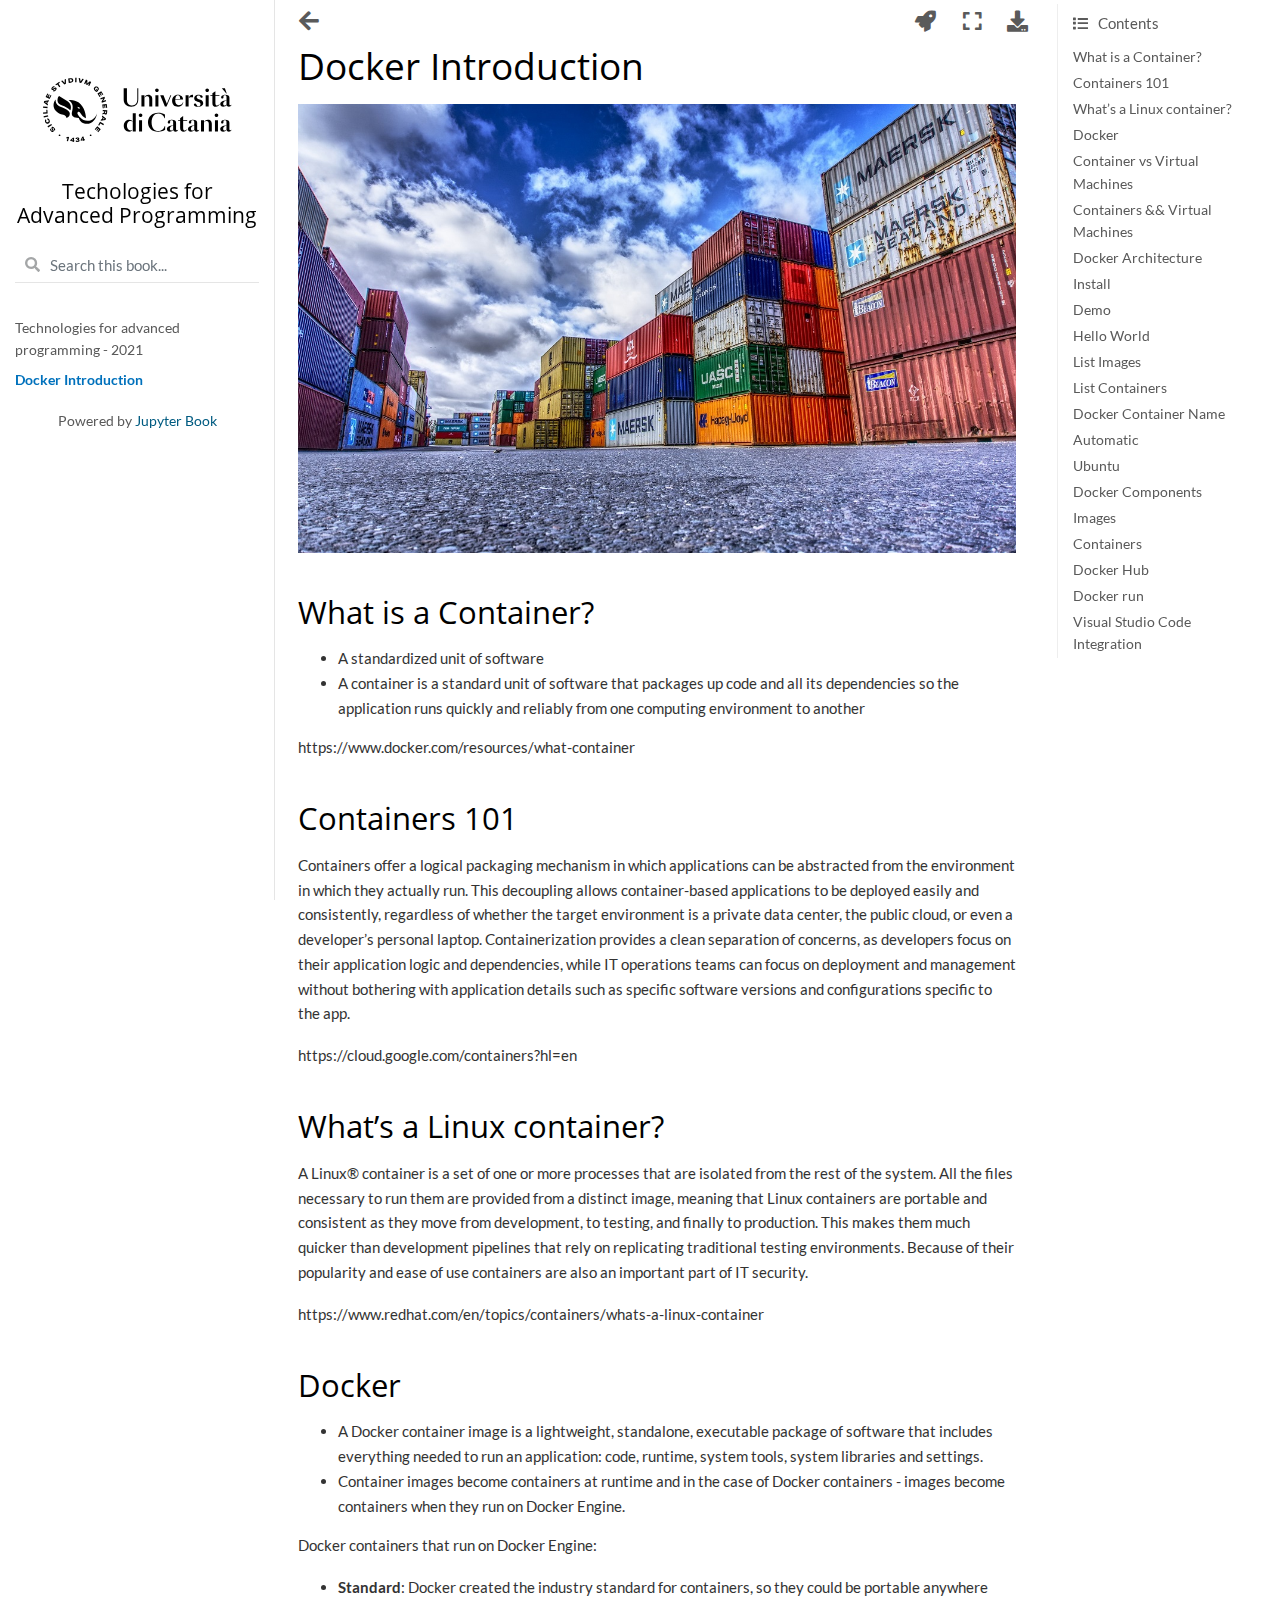
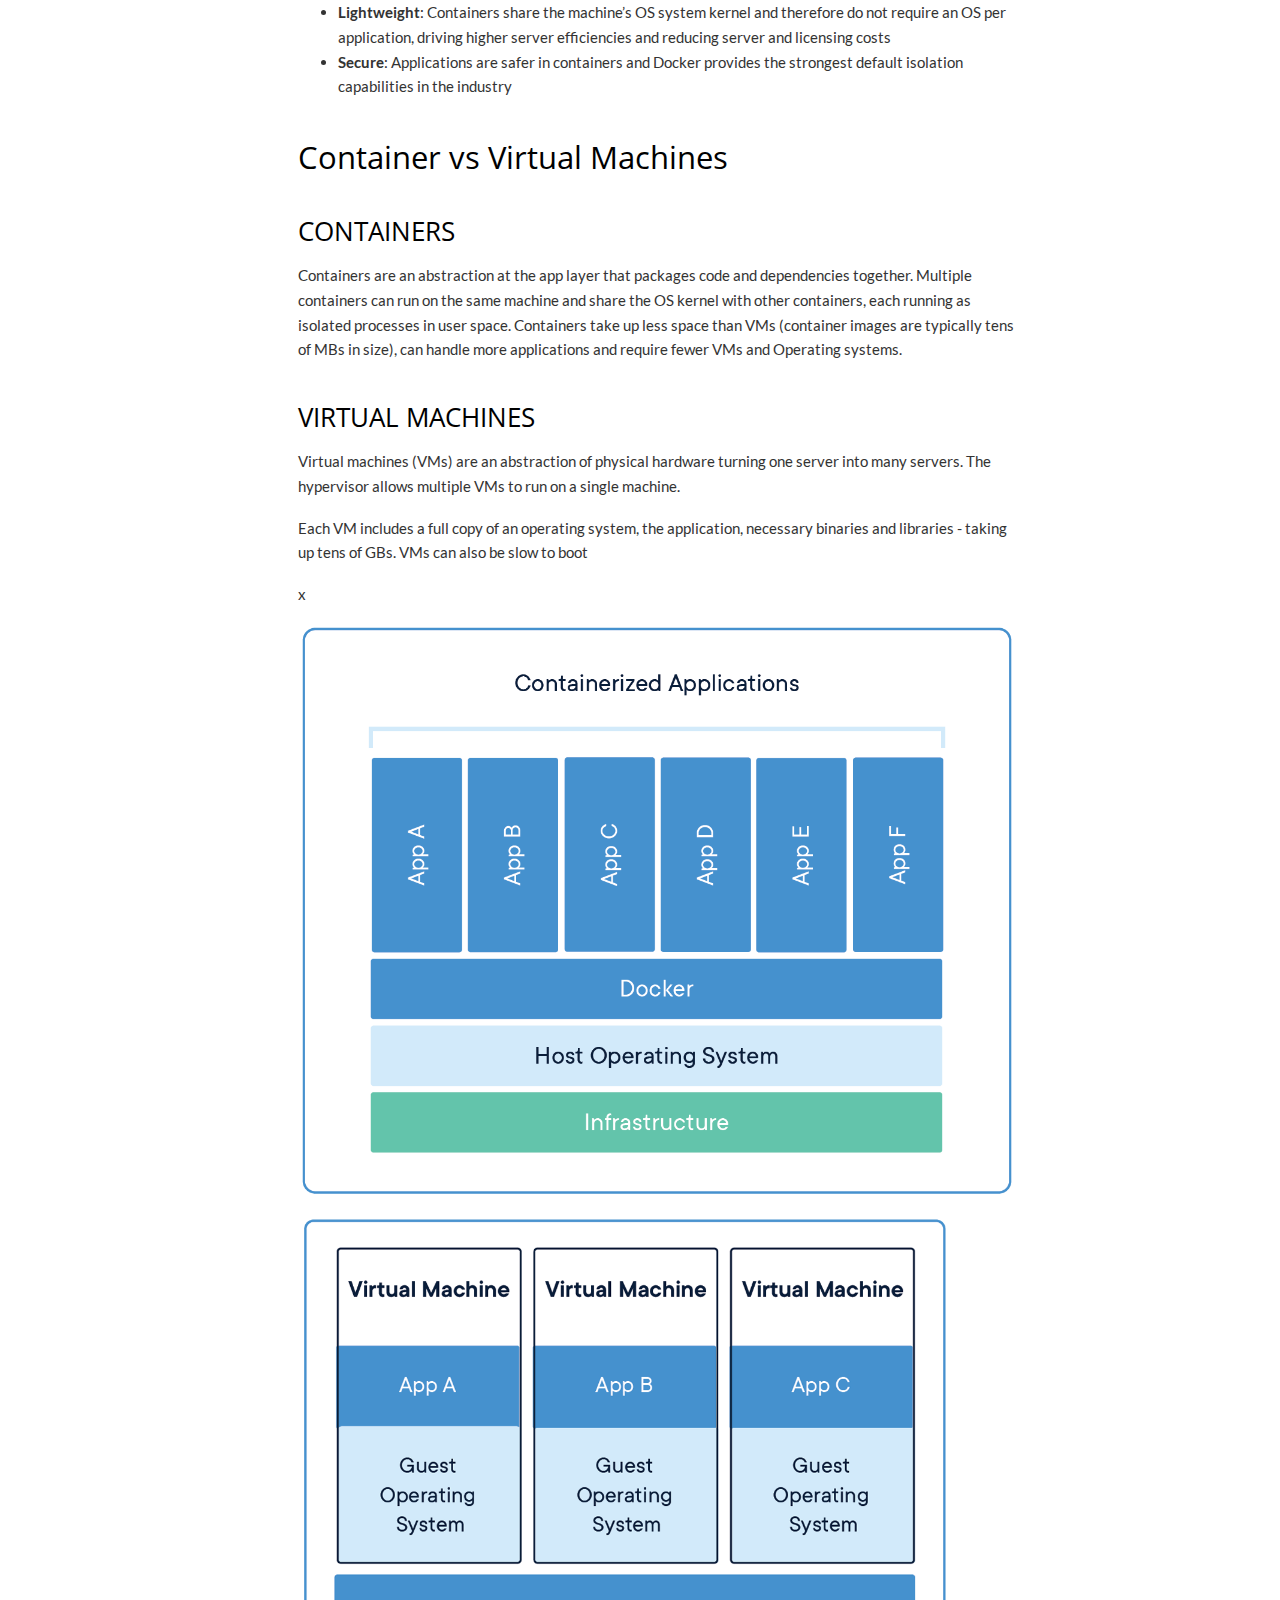
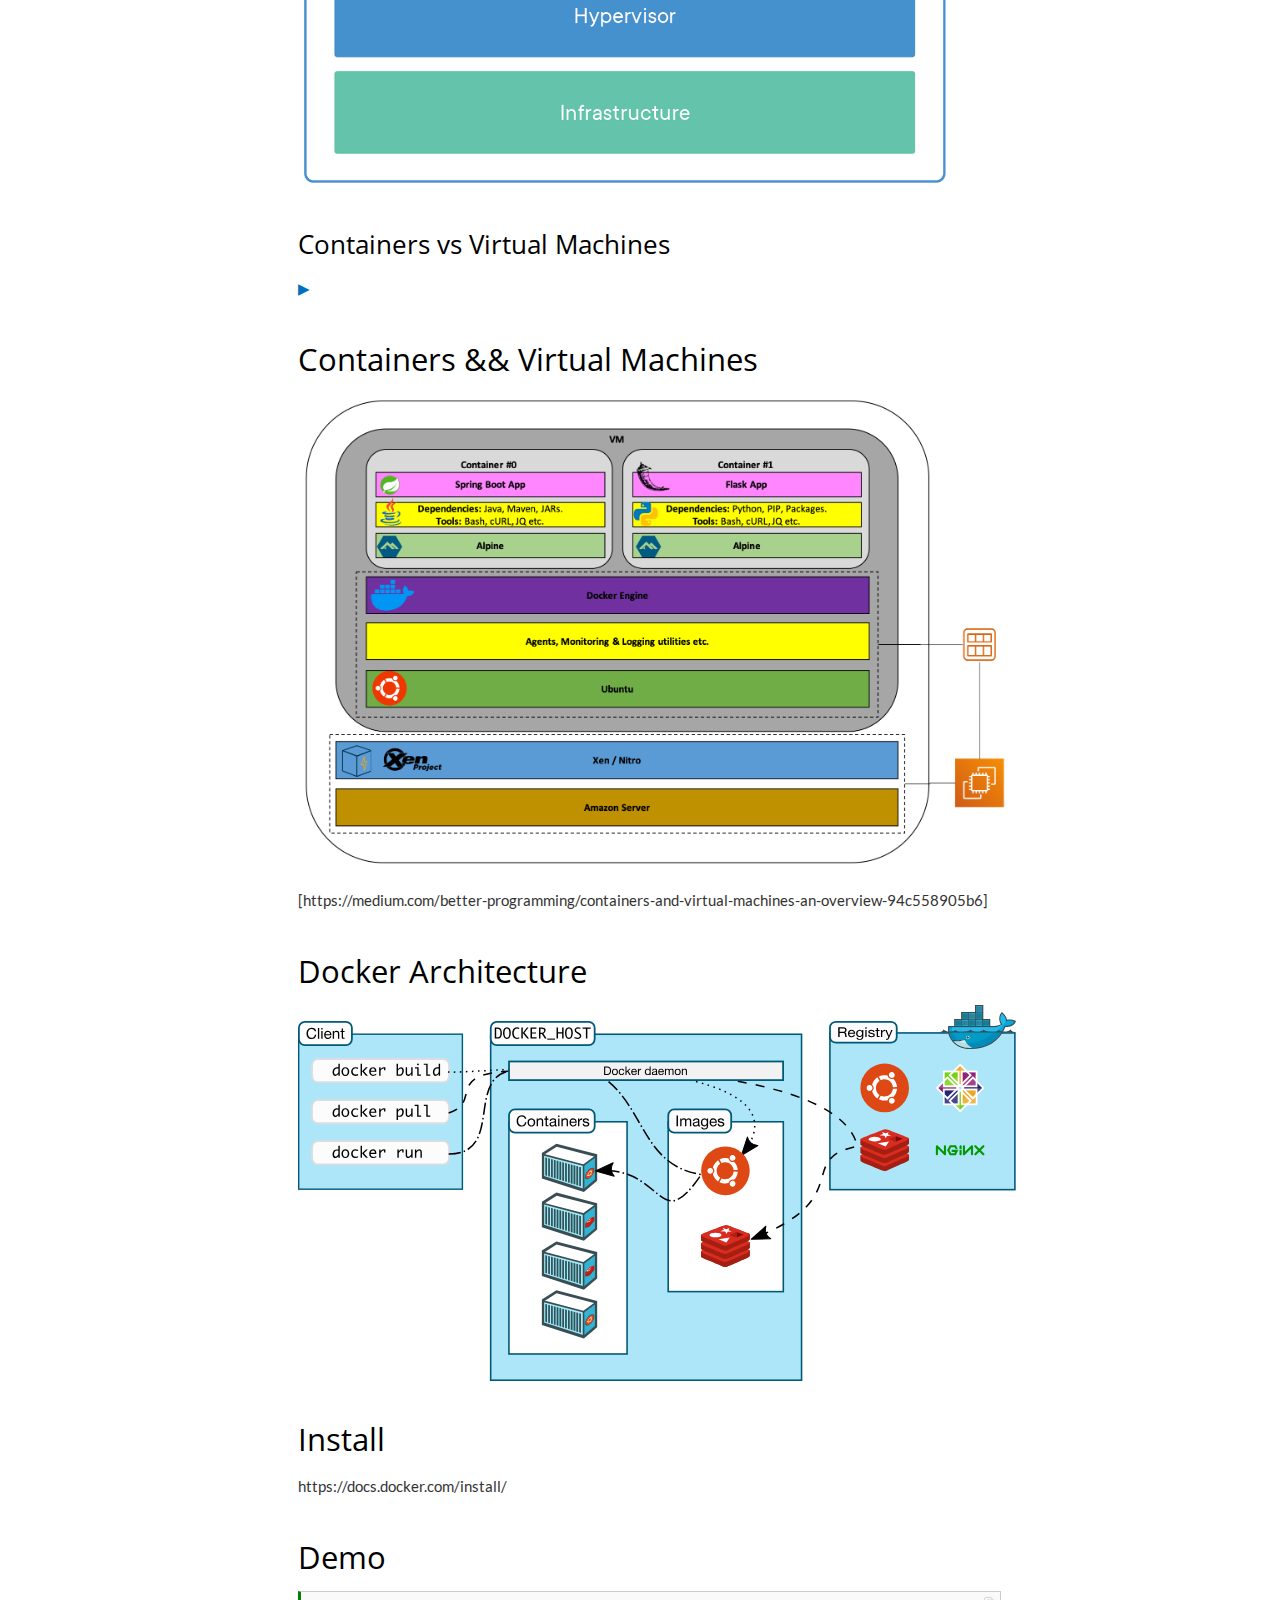
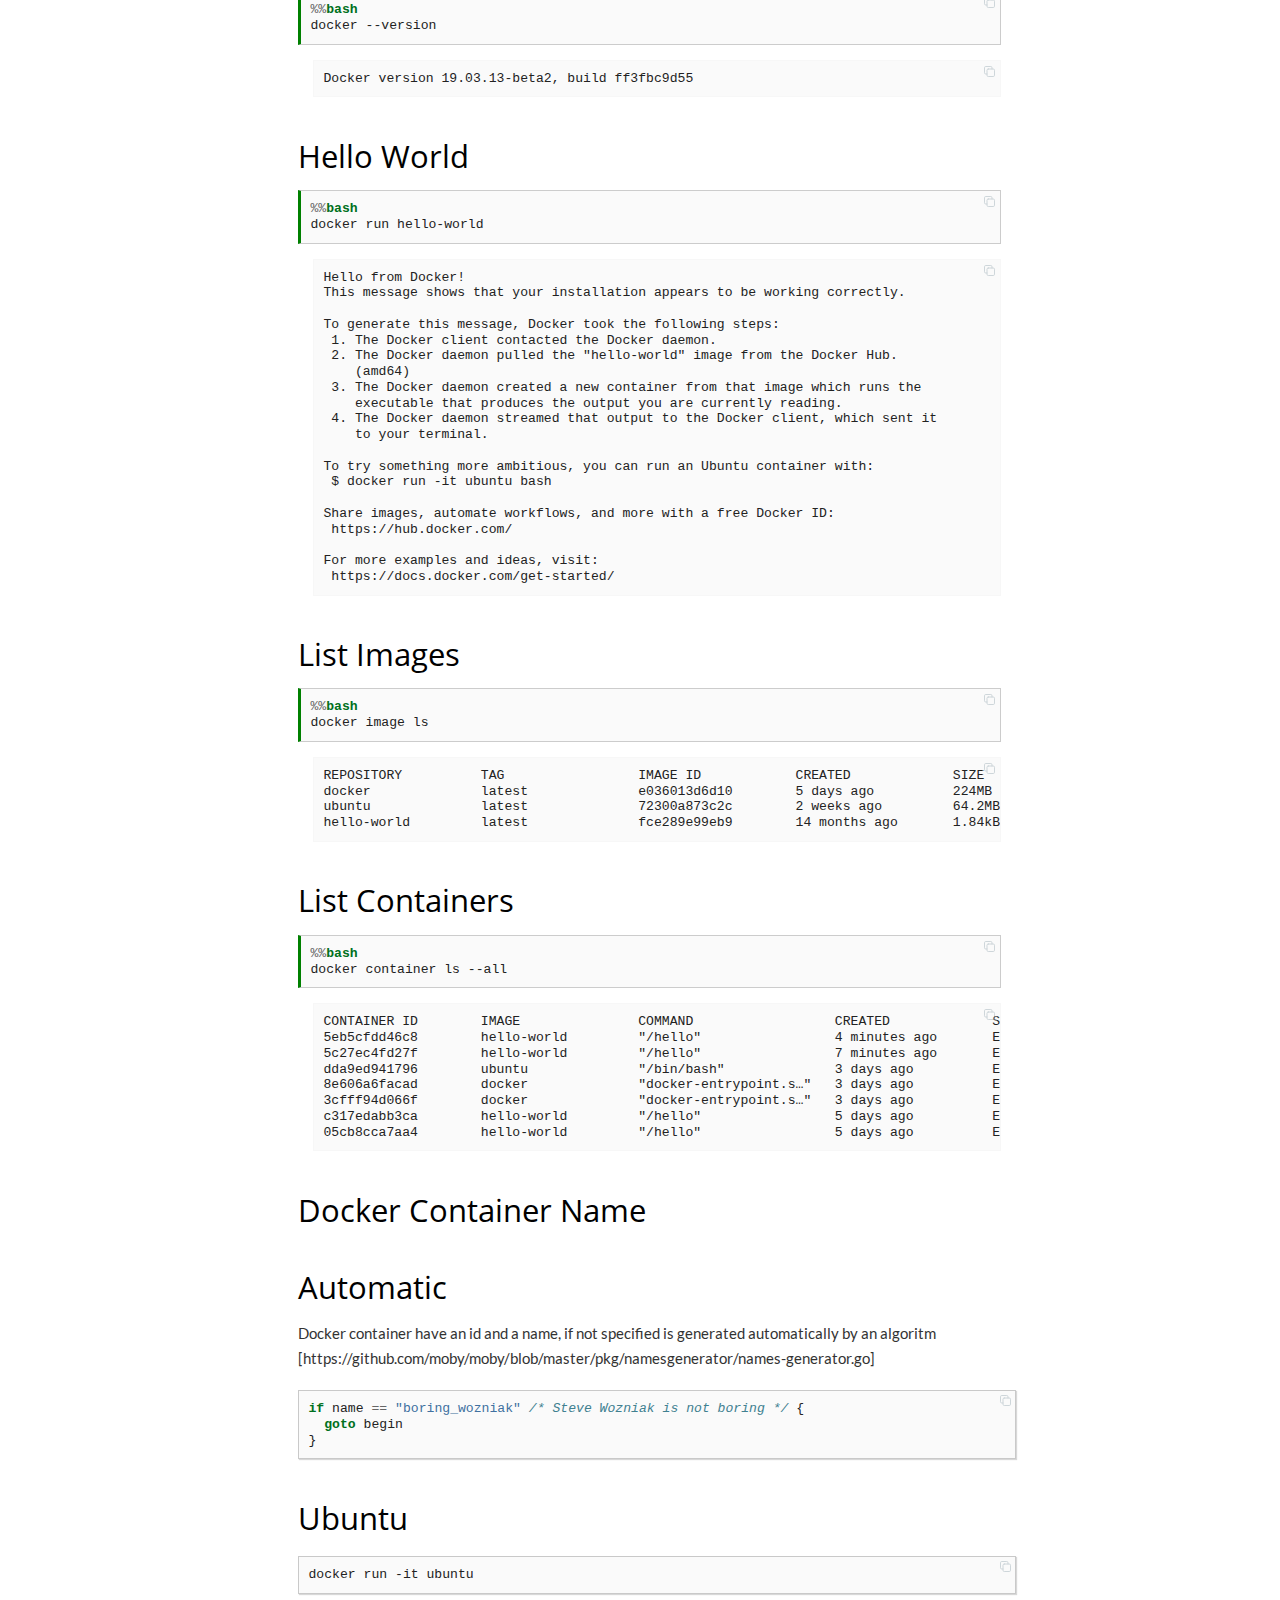
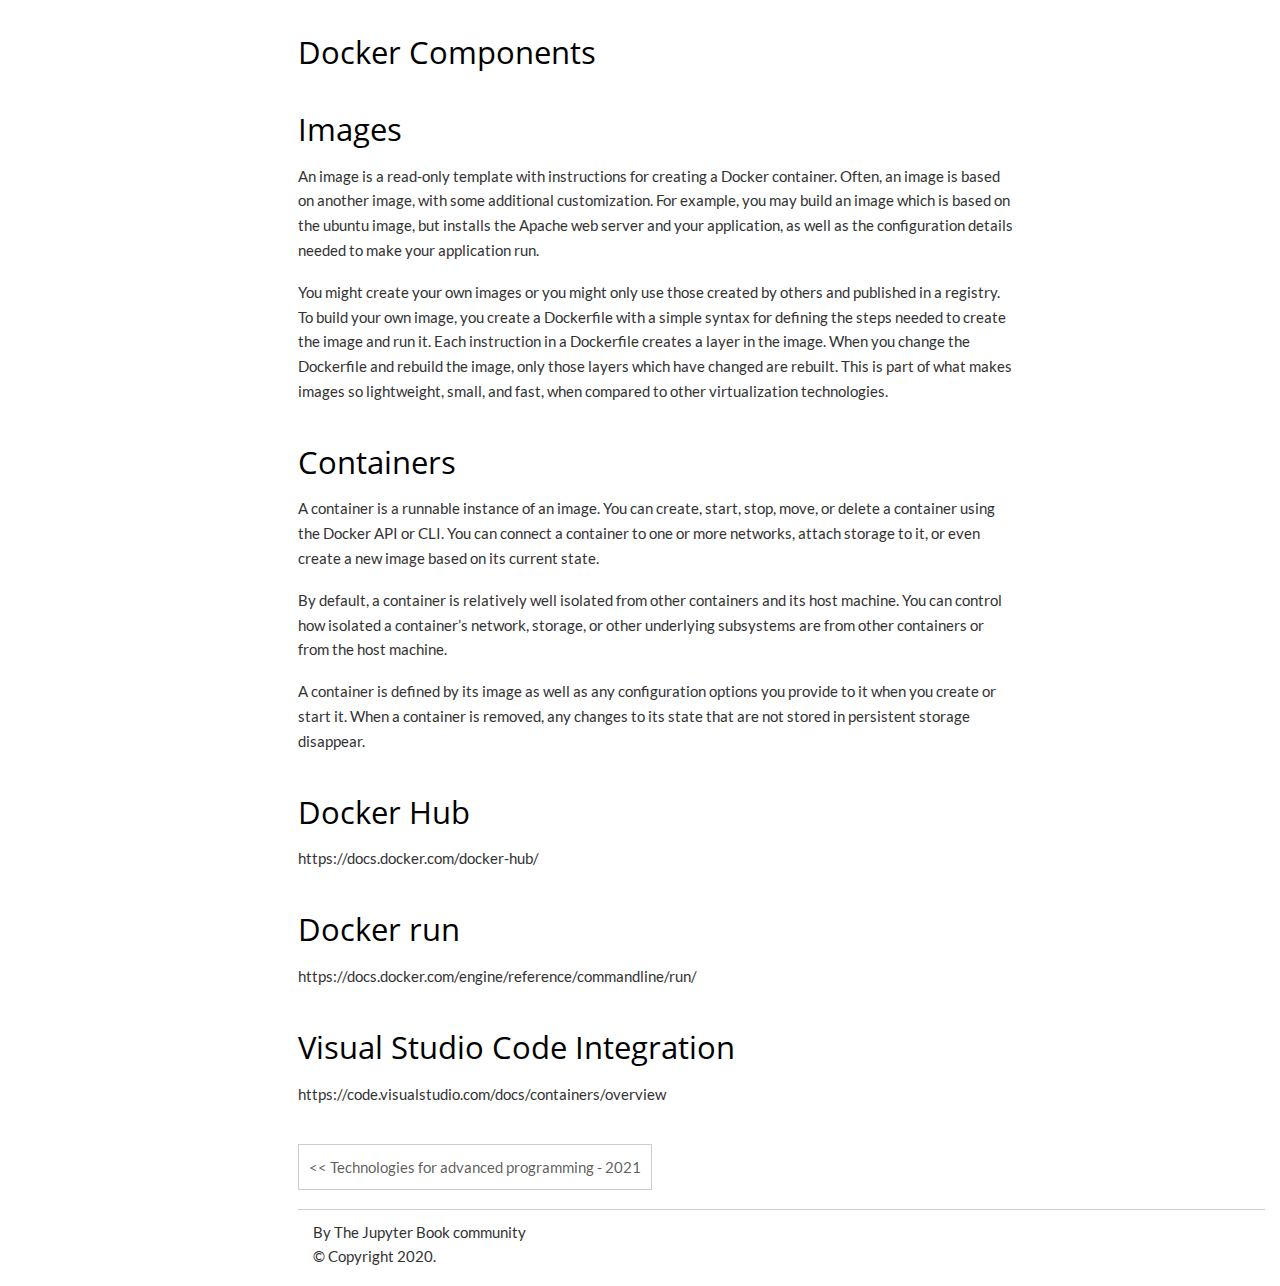
==== Docker.html @ 7df83134 "First" ====
<!DOCTYPE html>

<html xmlns="http://www.w3.org/1999/xhtml">
  <head>
    <meta charset="utf-8" />
    <title>Docker Introduction &#8212; Techologies for Advanced Programming</title>
    
  <link rel="stylesheet" href="_static/css/index.73d71520a4ca3b99cfee5594769eaaae.css">

    
  <link rel="stylesheet"
    href="_static/vendor/fontawesome/5.13.0/css/all.min.css">
  <link rel="preload" as="font" type="font/woff2" crossorigin
    href="_static/vendor/fontawesome/5.13.0/webfonts/fa-solid-900.woff2">
  <link rel="preload" as="font" type="font/woff2" crossorigin
    href="_static/vendor/fontawesome/5.13.0/webfonts/fa-brands-400.woff2">

    
      
  <link rel="stylesheet"
    href="_static/vendor/open-sans_all/1.44.1/index.css">
  <link rel="stylesheet"
    href="_static/vendor/lato_latin-ext/1.44.1/index.css">

    
    <link rel="stylesheet" href="_static/sphinx-book-theme.40e2e510f6b7d1648584402491bb10fe.css" type="text/css" />
    <link rel="stylesheet" href="_static/pygments.css" type="text/css" />
    <link rel="stylesheet" type="text/css" href="_static/togglebutton.css" />
    <link rel="stylesheet" type="text/css" href="_static/copybutton.css" />
    <link rel="stylesheet" type="text/css" href="_static/mystnb.css" />
    <link rel="stylesheet" type="text/css" href="_static/sphinx-thebe.css" />
    <link rel="stylesheet" type="text/css" href="_static/panels-main.c949a650a448cc0ae9fd3441c0e17fb0.css" />
    <link rel="stylesheet" type="text/css" href="_static/panels-variables.06eb56fa6e07937060861dad626602ad.css" />
    
  <link rel="preload" as="script" href="_static/js/index.3da636dd464baa7582d2.js">

    <script type="text/javascript" id="documentation_options" data-url_root="./" src="_static/documentation_options.js"></script>
    <script type="text/javascript" src="_static/jquery.js"></script>
    <script type="text/javascript" src="_static/underscore.js"></script>
    <script type="text/javascript" src="_static/doctools.js"></script>
    <script type="text/javascript" src="_static/language_data.js"></script>
    <script type="text/javascript" src="_static/togglebutton.js"></script>
    <script type="text/javascript" src="_static/clipboard.min.js"></script>
    <script type="text/javascript" src="_static/copybutton.js"></script>
    <script type="text/javascript">var togglebuttonSelector = '.toggle, .admonition.dropdown, .tag_hide_input div.cell_input, .tag_hide-input div.cell_input, .tag_hide_output div.cell_output, .tag_hide-output div.cell_output, .tag_hide_cell.cell, .tag_hide-cell.cell';</script>
    <script type="text/javascript" src="_static/sphinx-book-theme.d31b09fe5c1d09cb49b26a786de4a05d.js"></script>
    <script async="async" type="text/javascript" src="https://unpkg.com/thebelab@latest/lib/index.js"></script>
    <script type="text/javascript">
        const thebe_selector = ".thebe"
        const thebe_selector_input = "pre"
        const thebe_selector_output = ".output"
    </script>
    <script async="async" type="text/javascript" src="_static/sphinx-thebe.js"></script>
    <link rel="index" title="Index" href="genindex.html" />
    <link rel="search" title="Search" href="search.html" />
    <link rel="prev" title="Technologies for advanced programming - 2021" href="TAPIntroduction.html" />

    <meta name="viewport" content="width=device-width, initial-scale=1" />
    <meta name="docsearch:language" content="en" />



  </head>
  <body data-spy="scroll" data-target="#bd-toc-nav" data-offset="80">
    

    <div class="container-xl">
      <div class="row">
          
<div class="col-12 col-md-3 bd-sidebar site-navigation show" id="site-navigation">
    
        <div class="navbar-brand-box">
<a class="navbar-brand text-wrap" href="index.html">
  
  <img src="_static/UniCT-Logo.svg" class="logo" alt="logo">
  
  
  <h1 class="site-logo" id="site-title">Techologies for Advanced Programming</h1>
  
</a>
</div><form class="bd-search d-flex align-items-center" action="search.html" method="get">
  <i class="icon fas fa-search"></i>
  <input type="search" class="form-control" name="q" id="search-input" placeholder="Search this book..." aria-label="Search this book..." autocomplete="off" >
</form>
<nav class="bd-links" id="bd-docs-nav" aria-label="Main navigation">
    <ul class="nav sidenav_l1">
 <li class="toctree-l1">
  <a class="reference internal" href="TAPIntroduction.html">
   Technologies for advanced programming - 2021
  </a>
 </li>
</ul>
<ul class="current nav sidenav_l1">
 <li class="toctree-l1 current active">
  <a class="current reference internal" href="#">
   Docker Introduction
  </a>
 </li>
</ul>

</nav> <!-- To handle the deprecated key -->

<div class="navbar_extra_footer">
  Powered by <a href="https://jupyterbook.org">Jupyter Book</a>
</div>

</div>


          


          
<main class="col py-md-3 pl-md-4 bd-content overflow-auto" role="main">
    
    <div class="row topbar fixed-top container-xl">
    <div class="col-12 col-md-3 bd-topbar-whitespace site-navigation show">
    </div>
    <div class="col pl-2 topbar-main">
        
        <button id="navbar-toggler" class="navbar-toggler ml-0" type="button" data-toggle="collapse"
            data-toggle="tooltip" data-placement="bottom" data-target=".site-navigation" aria-controls="navbar-menu"
            aria-expanded="true" aria-label="Toggle navigation" aria-controls="site-navigation"
            title="Toggle navigation" data-toggle="tooltip" data-placement="left">
            <i class="fas fa-bars"></i>
            <i class="fas fa-arrow-left"></i>
            <i class="fas fa-arrow-up"></i>
        </button>
        
        
<div class="dropdown-buttons-trigger">
    <button id="dropdown-buttons-trigger" class="btn btn-secondary topbarbtn" aria-label="Download this page"><i
            class="fas fa-download"></i></button>

    <div class="dropdown-buttons">
        <!-- ipynb file if we had a myst markdown file -->
        
        <!-- Download raw file -->
        <a class="dropdown-buttons" href="_sources/Docker.ipynb"><button type="button"
                class="btn btn-secondary topbarbtn" title="Download source file" data-toggle="tooltip"
                data-placement="left">.ipynb</button></a>
        <!-- Download PDF via print -->
        <button type="button" id="download-print" class="btn btn-secondary topbarbtn" title="Print to PDF"
            onClick="window.print()" data-toggle="tooltip" data-placement="left">.pdf</button>
    </div>
</div>

        <!-- Source interaction buttons -->


        <!-- Full screen (wrap in <a> to have style consistency -->
        <a class="full-screen-button"><button type="button" class="btn btn-secondary topbarbtn" data-toggle="tooltip"
                data-placement="bottom" onclick="toggleFullScreen()" aria-label="Fullscreen mode"
                title="Fullscreen mode"><i
                    class="fas fa-expand"></i></button></a>

        <!-- Launch buttons -->

<div class="dropdown-buttons-trigger">
    <button id="dropdown-buttons-trigger" class="btn btn-secondary topbarbtn"
        aria-label="Launch interactive content"><i class="fas fa-rocket"></i></button>
    <div class="dropdown-buttons">
        
        <a class="binder-button" href="https://mybinder.org/v2/gh/executablebooks/jupyter-book/master?urlpath=tree/Docker.ipynb"><button type="button"
                class="btn btn-secondary topbarbtn" title="Launch Binder" data-toggle="tooltip"
                data-placement="left"><img class="binder-button-logo"
                    src="_static/images/logo_binder.svg"
                    alt="Interact on binder">Binder</button></a>
        
        
        
        
    </div>
</div>

    </div>

    <!-- Table of contents -->
    <div class="d-none d-md-block col-md-2 bd-toc show">
        
        <div class="tocsection onthispage pt-5 pb-3">
            <i class="fas fa-list"></i> Contents
        </div>
        <nav id="bd-toc-nav">
            <ul class="nav section-nav flex-column">
 <li class="toc-h2 nav-item toc-entry">
  <a class="reference internal nav-link" href="#what-is-a-container">
   What is a Container?
  </a>
 </li>
 <li class="toc-h2 nav-item toc-entry">
  <a class="reference internal nav-link" href="#containers-101">
   Containers 101
  </a>
 </li>
 <li class="toc-h2 nav-item toc-entry">
  <a class="reference internal nav-link" href="#what-s-a-linux-container">
   What’s a Linux container?
  </a>
 </li>
 <li class="toc-h2 nav-item toc-entry">
  <a class="reference internal nav-link" href="#docker">
   Docker
  </a>
 </li>
 <li class="toc-h2 nav-item toc-entry">
  <a class="reference internal nav-link" href="#container-vs-virtual-machines">
   Container vs Virtual Machines
  </a>
  <ul class="nav section-nav flex-column">
   <li class="toc-h3 nav-item toc-entry">
    <a class="reference internal nav-link" href="#containers">
     CONTAINERS
    </a>
   </li>
   <li class="toc-h3 nav-item toc-entry">
    <a class="reference internal nav-link" href="#virtual-machines">
     VIRTUAL MACHINES
    </a>
   </li>
   <li class="toc-h3 nav-item toc-entry">
    <a class="reference internal nav-link" href="#containers-vs-virtual-machines">
     Containers vs Virtual Machines
    </a>
   </li>
  </ul>
 </li>
 <li class="toc-h2 nav-item toc-entry">
  <a class="reference internal nav-link" href="#containers-virtual-machines">
   Containers &amp;&amp; Virtual Machines
  </a>
 </li>
 <li class="toc-h2 nav-item toc-entry">
  <a class="reference internal nav-link" href="#docker-architecture">
   Docker Architecture
  </a>
 </li>
 <li class="toc-h2 nav-item toc-entry">
  <a class="reference internal nav-link" href="#install">
   Install
  </a>
 </li>
 <li class="toc-h2 nav-item toc-entry">
  <a class="reference internal nav-link" href="#demo">
   Demo
  </a>
 </li>
 <li class="toc-h2 nav-item toc-entry">
  <a class="reference internal nav-link" href="#hello-world">
   Hello World
  </a>
 </li>
 <li class="toc-h2 nav-item toc-entry">
  <a class="reference internal nav-link" href="#list-images">
   List Images
  </a>
 </li>
 <li class="toc-h2 nav-item toc-entry">
  <a class="reference internal nav-link" href="#list-containers">
   List Containers
  </a>
 </li>
 <li class="toc-h2 nav-item toc-entry">
  <a class="reference internal nav-link" href="#docker-container-name">
   Docker Container Name
  </a>
 </li>
 <li class="toc-h2 nav-item toc-entry">
  <a class="reference internal nav-link" href="#automatic">
   Automatic
  </a>
 </li>
 <li class="toc-h2 nav-item toc-entry">
  <a class="reference internal nav-link" href="#ubuntu">
   Ubuntu
  </a>
 </li>
 <li class="toc-h2 nav-item toc-entry">
  <a class="reference internal nav-link" href="#docker-components">
   Docker Components
  </a>
 </li>
 <li class="toc-h2 nav-item toc-entry">
  <a class="reference internal nav-link" href="#images">
   Images
  </a>
 </li>
 <li class="toc-h2 nav-item toc-entry">
  <a class="reference internal nav-link" href="#id1">
   Containers
  </a>
 </li>
 <li class="toc-h2 nav-item toc-entry">
  <a class="reference internal nav-link" href="#docker-hub">
   Docker Hub
  </a>
 </li>
 <li class="toc-h2 nav-item toc-entry">
  <a class="reference internal nav-link" href="#docker-run">
   Docker run
  </a>
 </li>
 <li class="toc-h2 nav-item toc-entry">
  <a class="reference internal nav-link" href="#visual-studio-code-integration">
   Visual Studio Code Integration
  </a>
 </li>
</ul>

        </nav>
        
    </div>
</div>
    <div id="main-content" class="row">
        <div class="col-12 col-md-9 pl-md-3 pr-md-0">
        
              <div>
                
  <div class="section" id="docker-introduction">
<h1>Docker Introduction<a class="headerlink" href="#docker-introduction" title="Permalink to this headline">¶</a></h1>
<p><img alt="Containers" src="_images/container.jpg" /></p>
<div class="section" id="what-is-a-container">
<h2>What is a Container?<a class="headerlink" href="#what-is-a-container" title="Permalink to this headline">¶</a></h2>
<ul class="simple">
<li><p>A standardized unit of software</p></li>
<li><p>A container is a standard unit of software that packages up code and all its dependencies so the application runs quickly and reliably from one computing environment to another</p></li>
</ul>
<p>https://www.docker.com/resources/what-container</p>
</div>
<div class="section" id="containers-101">
<h2>Containers 101<a class="headerlink" href="#containers-101" title="Permalink to this headline">¶</a></h2>
<p>Containers offer a logical packaging mechanism in which applications can be abstracted from the environment in which they actually run. This decoupling allows container-based applications to be deployed easily and consistently, regardless of whether the target environment is a private data center, the public cloud, or even a developer’s personal laptop. Containerization provides a clean separation of concerns, as developers focus on their application logic and dependencies, while IT operations teams can focus on deployment and management without bothering with application details such as specific software versions and configurations specific to the app.</p>
<p>https://cloud.google.com/containers?hl=en</p>
</div>
<div class="section" id="what-s-a-linux-container">
<h2>What’s a Linux container?<a class="headerlink" href="#what-s-a-linux-container" title="Permalink to this headline">¶</a></h2>
<p>A Linux® container is a set of one or more processes that are isolated from the rest of the system. All the files necessary to run them are provided from a distinct image, meaning that Linux containers are portable and consistent as they move from development, to testing, and finally to production. This makes them much quicker than development pipelines that rely on replicating traditional testing environments. Because of their popularity and ease of use containers are also an important part of IT security.</p>
<p>https://www.redhat.com/en/topics/containers/whats-a-linux-container</p>
</div>
<div class="section" id="docker">
<h2>Docker<a class="headerlink" href="#docker" title="Permalink to this headline">¶</a></h2>
<ul class="simple">
<li><p>A Docker container image is a lightweight, standalone, executable package of software that includes everything needed to run an application: code, runtime, system tools, system libraries and settings.</p></li>
<li><p>Container images become containers at runtime and in the case of Docker containers - images become containers when they run on Docker Engine.</p></li>
</ul>
<p>Docker containers that run on Docker Engine:</p>
<ul class="simple">
<li><p><strong>Standard</strong>: Docker created the industry standard for containers, so they could be portable anywhere</p></li>
<li><p><strong>Lightweight</strong>: Containers share the machine’s OS system kernel and therefore do not require an OS per application, driving higher server efficiencies and reducing server and licensing costs</p></li>
<li><p><strong>Secure</strong>: Applications are safer in containers and Docker provides the strongest default isolation capabilities in the industry</p></li>
</ul>
</div>
<div class="section" id="container-vs-virtual-machines">
<h2>Container vs Virtual Machines<a class="headerlink" href="#container-vs-virtual-machines" title="Permalink to this headline">¶</a></h2>
<div class="section" id="containers">
<h3>CONTAINERS<a class="headerlink" href="#containers" title="Permalink to this headline">¶</a></h3>
<p>Containers are an abstraction at the app layer that packages code and dependencies together. Multiple containers can run on the same machine and share the OS kernel with other containers, each running as isolated processes in user space. Containers take up less space than VMs (container images are typically tens of MBs in size), can handle more applications and require fewer VMs and Operating systems.</p>
</div>
<div class="section" id="virtual-machines">
<h3>VIRTUAL MACHINES<a class="headerlink" href="#virtual-machines" title="Permalink to this headline">¶</a></h3>
<p>Virtual machines (VMs) are an abstraction of physical hardware turning one server into many servers. The hypervisor allows multiple VMs to run on a single machine.</p>
<p>Each VM includes a full copy of an operating system, the application, necessary binaries and libraries - taking up tens of GBs. VMs can also be slow to boot</p>
<p>x</p>
<p><img alt="" src="_images/docker-containerized-appliction-blue-border_2.png" /></p>
<p><img alt="" src="_images/container-vm-whatcontainer_2.png" /></p>
</div>
<div class="section" id="containers-vs-virtual-machines">
<h3>Containers vs Virtual Machines<a class="headerlink" href="#containers-vs-virtual-machines" title="Permalink to this headline">¶</a></h3>
<p><a class="reference external" href="https://www.youtube.com/watch?v=L1ie8negCjc">▶<img alt="" src="https://img.youtube.com/vi/L1ie8negCjc/0.jpg" /></a></p>
</div>
</div>
<div class="section" id="containers-virtual-machines">
<h2>Containers &amp;&amp; Virtual Machines<a class="headerlink" href="#containers-virtual-machines" title="Permalink to this headline">¶</a></h2>
<p><img alt="" src="_images/containersandvirtualmachine.png" /></p>
<p>[https://medium.com/better-programming/containers-and-virtual-machines-an-overview-94c558905b6]</p>
</div>
<div class="section" id="docker-architecture">
<h2>Docker Architecture<a class="headerlink" href="#docker-architecture" title="Permalink to this headline">¶</a></h2>
<p><img alt="" src="_images/docker-architecture.svg" /></p>
</div>
<div class="section" id="install">
<h2>Install<a class="headerlink" href="#install" title="Permalink to this headline">¶</a></h2>
<p>https://docs.docker.com/install/</p>
</div>
<div class="section" id="demo">
<h2>Demo<a class="headerlink" href="#demo" title="Permalink to this headline">¶</a></h2>
<div class="cell docutils container">
<div class="cell_input docutils container">
<div class="highlight-ipython3 notranslate"><div class="highlight"><pre><span></span><span class="o">%%</span><span class="k">bash</span> 
docker --version
</pre></div>
</div>
</div>
<div class="cell_output docutils container">
<div class="output stream highlight-myst-ansi notranslate"><div class="highlight"><pre><span></span>Docker version 19.03.13-beta2, build ff3fbc9d55
</pre></div>
</div>
</div>
</div>
</div>
<div class="section" id="hello-world">
<h2>Hello World<a class="headerlink" href="#hello-world" title="Permalink to this headline">¶</a></h2>
<div class="cell docutils container">
<div class="cell_input docutils container">
<div class="highlight-ipython3 notranslate"><div class="highlight"><pre><span></span><span class="o">%%</span><span class="k">bash</span>
docker run hello-world
</pre></div>
</div>
</div>
<div class="cell_output docutils container">
<div class="output stream highlight-myst-ansi notranslate"><div class="highlight"><pre><span></span>Hello from Docker!
This message shows that your installation appears to be working correctly.

To generate this message, Docker took the following steps:
 1. The Docker client contacted the Docker daemon.
 2. The Docker daemon pulled the &quot;hello-world&quot; image from the Docker Hub.
    (amd64)
 3. The Docker daemon created a new container from that image which runs the
    executable that produces the output you are currently reading.
 4. The Docker daemon streamed that output to the Docker client, which sent it
    to your terminal.

To try something more ambitious, you can run an Ubuntu container with:
 $ docker run -it ubuntu bash

Share images, automate workflows, and more with a free Docker ID:
 https://hub.docker.com/

For more examples and ideas, visit:
 https://docs.docker.com/get-started/
</pre></div>
</div>
</div>
</div>
</div>
<div class="section" id="list-images">
<h2>List Images<a class="headerlink" href="#list-images" title="Permalink to this headline">¶</a></h2>
<div class="cell docutils container">
<div class="cell_input docutils container">
<div class="highlight-ipython3 notranslate"><div class="highlight"><pre><span></span><span class="o">%%</span><span class="k">bash</span>
docker image ls
</pre></div>
</div>
</div>
<div class="cell_output docutils container">
<div class="output stream highlight-myst-ansi notranslate"><div class="highlight"><pre><span></span>REPOSITORY          TAG                 IMAGE ID            CREATED             SIZE
docker              latest              e036013d6d10        5 days ago          224MB
ubuntu              latest              72300a873c2c        2 weeks ago         64.2MB
hello-world         latest              fce289e99eb9        14 months ago       1.84kB
</pre></div>
</div>
</div>
</div>
</div>
<div class="section" id="list-containers">
<h2>List Containers<a class="headerlink" href="#list-containers" title="Permalink to this headline">¶</a></h2>
<div class="cell docutils container">
<div class="cell_input docutils container">
<div class="highlight-ipython3 notranslate"><div class="highlight"><pre><span></span><span class="o">%%</span><span class="k">bash</span>
docker container ls --all
</pre></div>
</div>
</div>
<div class="cell_output docutils container">
<div class="output stream highlight-myst-ansi notranslate"><div class="highlight"><pre><span></span>CONTAINER ID        IMAGE               COMMAND                  CREATED             STATUS                     PORTS               NAMES
5eb5cfdd46c8        hello-world         &quot;/hello&quot;                 4 minutes ago       Exited (0) 4 minutes ago                       great_spence
5c27ec4fd27f        hello-world         &quot;/hello&quot;                 7 minutes ago       Exited (0) 7 minutes ago                       magical_bassi
dda9ed941796        ubuntu              &quot;/bin/bash&quot;              3 days ago          Exited (0) 3 days ago                          recursing_brattain
8e606a6facad        docker              &quot;docker-entrypoint.s…&quot;   3 days ago          Exited (2) 3 days ago                          hungry_bardeen
3cfff94d066f        docker              &quot;docker-entrypoint.s…&quot;   3 days ago          Exited (1) 3 days ago                          objective_cori
c317edabb3ca        hello-world         &quot;/hello&quot;                 5 days ago          Exited (0) 5 days ago                          quirky_rosalind
05cb8cca7aa4        hello-world         &quot;/hello&quot;                 5 days ago          Exited (0) 5 days ago                          suspicious_beaver
</pre></div>
</div>
</div>
</div>
</div>
<div class="section" id="docker-container-name">
<h2>Docker Container Name<a class="headerlink" href="#docker-container-name" title="Permalink to this headline">¶</a></h2>
</div>
<div class="section" id="automatic">
<h2>Automatic<a class="headerlink" href="#automatic" title="Permalink to this headline">¶</a></h2>
<p>Docker container have an id and a name, if not specified is generated automatically by an algoritm
[https://github.com/moby/moby/blob/master/pkg/namesgenerator/names-generator.go]</p>
<div class="highlight-go notranslate"><div class="highlight"><pre><span></span><span class="k">if</span> <span class="nx">name</span> <span class="o">==</span> <span class="s">&quot;boring_wozniak&quot;</span> <span class="cm">/* Steve Wozniak is not boring */</span> <span class="p">{</span>
  <span class="k">goto</span> <span class="nx">begin</span>
<span class="p">}</span>
</pre></div>
</div>
</div>
<div class="section" id="ubuntu">
<h2>Ubuntu<a class="headerlink" href="#ubuntu" title="Permalink to this headline">¶</a></h2>
<div class="highlight-sh notranslate"><div class="highlight"><pre><span></span>docker run -it ubuntu
</pre></div>
</div>
</div>
<div class="section" id="docker-components">
<h2>Docker Components<a class="headerlink" href="#docker-components" title="Permalink to this headline">¶</a></h2>
</div>
<div class="section" id="images">
<h2>Images<a class="headerlink" href="#images" title="Permalink to this headline">¶</a></h2>
<p>An image is a read-only template with instructions for creating a Docker container. Often, an image is based on another image, with some additional customization. For example, you may build an image which is based on the ubuntu image, but installs the Apache web server and your application, as well as the configuration details needed to make your application run.</p>
<p>You might create your own images or you might only use those created by others and published in a registry. To build your own image, you create a Dockerfile with a simple syntax for defining the steps needed to create the image and run it. Each instruction in a Dockerfile creates a layer in the image. When you change the Dockerfile and rebuild the image, only those layers which have changed are rebuilt. This is part of what makes images so lightweight, small, and fast, when compared to other virtualization technologies.</p>
</div>
<div class="section" id="id1">
<h2>Containers<a class="headerlink" href="#id1" title="Permalink to this headline">¶</a></h2>
<p>A container is a runnable instance of an image. You can create, start, stop, move, or delete a container using the Docker API or CLI. You can connect a container to one or more networks, attach storage to it, or even create a new image based on its current state.</p>
<p>By default, a container is relatively well isolated from other containers and its host machine. You can control how isolated a container’s network, storage, or other underlying subsystems are from other containers or from the host machine.</p>
<p>A container is defined by its image as well as any configuration options you provide to it when you create or start it. When a container is removed, any changes to its state that are not stored in persistent storage disappear.</p>
</div>
<div class="section" id="docker-hub">
<h2>Docker Hub<a class="headerlink" href="#docker-hub" title="Permalink to this headline">¶</a></h2>
<p>https://docs.docker.com/docker-hub/</p>
</div>
<div class="section" id="docker-run">
<h2>Docker run<a class="headerlink" href="#docker-run" title="Permalink to this headline">¶</a></h2>
<p>https://docs.docker.com/engine/reference/commandline/run/</p>
</div>
<div class="section" id="visual-studio-code-integration">
<h2>Visual Studio Code Integration<a class="headerlink" href="#visual-studio-code-integration" title="Permalink to this headline">¶</a></h2>
<p>https://code.visualstudio.com/docs/containers/overview</p>
</div>
</div>

    <script type="text/x-thebe-config">
    {
        requestKernel: true,
        binderOptions: {
            repo: "binder-examples/jupyter-stacks-datascience",
            ref: "master",
        },
        codeMirrorConfig: {
            theme: "abcdef",
            mode: "python"
        },
        kernelOptions: {
            kernelName: "python3",
            path: "./."
        },
        predefinedOutput: true
    }
    </script>
    <script>kernelName = 'python3'</script>

              </div>
              
        </div>
    </div>
    
    
    <div class='prev-next-bottom'>
        
    <a class='left-prev' id="prev-link" href="TAPIntroduction.html" title="previous page">Technologies for advanced programming - 2021</a>

    </div>
    <footer class="footer mt-5 mt-md-0">
    <div class="container">
      <p>
        
          By The Jupyter Book community<br/>
        
            &copy; Copyright 2020.<br/>
      </p>
    </div>
  </footer>
</main>


      </div>
    </div>

    
  <script src="_static/js/index.3da636dd464baa7582d2.js"></script>


    
  </body>
</html>
---- _static/vendor/open-sans_all/1.44.1/index.css ----
/* open-sans-300normal - all */
@font-face {
  font-family: 'Open Sans';
  font-style: normal;
  font-display: swap;
  font-weight: 300;
  src:
    local('Open Sans Light'),
    local('OpenSans-Light'), 
    url('./files/open-sans-all-300.woff2') format('woff2'), /* Chrome 26+, Opera 23+, Firefox 39+ */
    url('./files/open-sans-all-300.woff') format('woff'); /* Chrome 6+, Firefox 3.6+, IE 9+, Safari 5.1+ */
}
/* open-sans-300italic - all */
@font-face {
  font-family: 'Open Sans';
  font-style: italic;
  font-display: swap;
  font-weight: 300;
  src:
    local('Open Sans Light Italic'),
    local('OpenSans-LightItalic'), 
    url('./files/open-sans-all-300-italic.woff2') format('woff2'), /* Chrome 26+, Opera 23+, Firefox 39+ */
    url('./files/open-sans-all-300-italic.woff') format('woff'); /* Chrome 6+, Firefox 3.6+, IE 9+, Safari 5.1+ */
}
/* open-sans-400normal - all */
@font-face {
  font-family: 'Open Sans';
  font-style: normal;
  font-display: swap;
  font-weight: 400;
  src:
    local('Open Sans Regular'),
    local('OpenSans-Regular'), 
    url('./files/open-sans-all-400.woff2') format('woff2'), /* Chrome 26+, Opera 23+, Firefox 39+ */
    url('./files/open-sans-all-400.woff') format('woff'); /* Chrome 6+, Firefox 3.6+, IE 9+, Safari 5.1+ */
}
/* open-sans-400italic - all */
@font-face {
  font-family: 'Open Sans';
  font-style: italic;
  font-display: swap;
  font-weight: 400;
  src:
    local('Open Sans Italic'),
    local('OpenSans-Italic'), 
    url('./files/open-sans-all-400-italic.woff2') format('woff2'), /* Chrome 26+, Opera 23+, Firefox 39+ */
    url('./files/open-sans-all-400-italic.woff') format('woff'); /* Chrome 6+, Firefox 3.6+, IE 9+, Safari 5.1+ */
}
/* open-sans-600normal - all */
@font-face {
  font-family: 'Open Sans';
  font-style: normal;
  font-display: swap;
  font-weight: 600;
  src:
    local('Open Sans SemiBold'),
    local('OpenSans-SemiBold'), 
    url('./files/open-sans-all-600.woff2') format('woff2'), /* Chrome 26+, Opera 23+, Firefox 39+ */
    url('./files/open-sans-all-600.woff') format('woff'); /* Chrome 6+, Firefox 3.6+, IE 9+, Safari 5.1+ */
}
/* open-sans-600italic - all */
@font-face {
  font-family: 'Open Sans';
  font-style: italic;
  font-display: swap;
  font-weight: 600;
  src:
    local('Open Sans SemiBold Italic'),
    local('OpenSans-SemiBoldItalic'), 
    url('./files/open-sans-all-600-italic.woff2') format('woff2'), /* Chrome 26+, Opera 23+, Firefox 39+ */
    url('./files/open-sans-all-600-italic.woff') format('woff'); /* Chrome 6+, Firefox 3.6+, IE 9+, Safari 5.1+ */
}
/* open-sans-700normal - all */
@font-face {
  font-family: 'Open Sans';
  font-style: normal;
  font-display: swap;
  font-weight: 700;
  src:
    local('Open Sans Bold'),
    local('OpenSans-Bold'), 
    url('./files/open-sans-all-700.woff2') format('woff2'), /* Chrome 26+, Opera 23+, Firefox 39+ */
    url('./files/open-sans-all-700.woff') format('woff'); /* Chrome 6+, Firefox 3.6+, IE 9+, Safari 5.1+ */
}
/* open-sans-700italic - all */
@font-face {
  font-family: 'Open Sans';
  font-style: italic;
  font-display: swap;
  font-weight: 700;
  src:
    local('Open Sans Bold Italic'),
    local('OpenSans-BoldItalic'), 
    url('./files/open-sans-all-700-italic.woff2') format('woff2'), /* Chrome 26+, Opera 23+, Firefox 39+ */
    url('./files/open-sans-all-700-italic.woff') format('woff'); /* Chrome 6+, Firefox 3.6+, IE 9+, Safari 5.1+ */
}
/* open-sans-800normal - all */
@font-face {
  font-family: 'Open Sans';
  font-style: normal;
  font-display: swap;
  font-weight: 800;
  src:
    local('Open Sans ExtraBold'),
    local('OpenSans-ExtraBold'), 
    url('./files/open-sans-all-800.woff2') format('woff2'), /* Chrome 26+, Opera 23+, Firefox 39+ */
    url('./files/open-sans-all-800.woff') format('woff'); /* Chrome 6+, Firefox 3.6+, IE 9+, Safari 5.1+ */
}
/* open-sans-800italic - all */
@font-face {
  font-family: 'Open Sans';
  font-style: italic;
  font-display: swap;
  font-weight: 800;
  src:
    local('Open Sans ExtraBold Italic'),
    local('OpenSans-ExtraBoldItalic'), 
    url('./files/open-sans-all-800-italic.woff2') format('woff2'), /* Chrome 26+, Opera 23+, Firefox 39+ */
    url('./files/open-sans-all-800-italic.woff') format('woff'); /* Chrome 6+, Firefox 3.6+, IE 9+, Safari 5.1+ */
}
---- _static/vendor/lato_latin-ext/1.44.1/index.css ----
/* lato-100normal - latin-ext */
@font-face {
  font-family: 'Lato';
  font-style: normal;
  font-display: swap;
  font-weight: 100;
  src:
    local('Lato Hairline'),
    local('Lato-Hairline'), 
    url('./files/lato-latin-ext-100.woff2') format('woff2'), /* Chrome 26+, Opera 23+, Firefox 39+ */
    url('./files/lato-latin-ext-100.woff') format('woff'); /* Chrome 6+, Firefox 3.6+, IE 9+, Safari 5.1+ */
}
/* lato-100italic - latin-ext */
@font-face {
  font-family: 'Lato';
  font-style: italic;
  font-display: swap;
  font-weight: 100;
  src:
    local('Lato Hairline Italic'),
    local('Lato-HairlineItalic'), 
    url('./files/lato-latin-ext-100-italic.woff2') format('woff2'), /* Chrome 26+, Opera 23+, Firefox 39+ */
    url('./files/lato-latin-ext-100-italic.woff') format('woff'); /* Chrome 6+, Firefox 3.6+, IE 9+, Safari 5.1+ */
}
/* lato-300normal - latin-ext */
@font-face {
  font-family: 'Lato';
  font-style: normal;
  font-display: swap;
  font-weight: 300;
  src:
    local('Lato Light'),
    local('Lato-Light'), 
    url('./files/lato-latin-ext-300.woff2') format('woff2'), /* Chrome 26+, Opera 23+, Firefox 39+ */
    url('./files/lato-latin-ext-300.woff') format('woff'); /* Chrome 6+, Firefox 3.6+, IE 9+, Safari 5.1+ */
}
/* lato-300italic - latin-ext */
@font-face {
  font-family: 'Lato';
  font-style: italic;
  font-display: swap;
  font-weight: 300;
  src:
    local('Lato Light Italic'),
    local('Lato-LightItalic'), 
    url('./files/lato-latin-ext-300-italic.woff2') format('woff2'), /* Chrome 26+, Opera 23+, Firefox 39+ */
    url('./files/lato-latin-ext-300-italic.woff') format('woff'); /* Chrome 6+, Firefox 3.6+, IE 9+, Safari 5.1+ */
}
/* lato-400normal - latin-ext */
@font-face {
  font-family: 'Lato';
  font-style: normal;
  font-display: swap;
  font-weight: 400;
  src:
    local('Lato Regular'),
    local('Lato-Regular'), 
    url('./files/lato-latin-ext-400.woff2') format('woff2'), /* Chrome 26+, Opera 23+, Firefox 39+ */
    url('./files/lato-latin-ext-400.woff') format('woff'); /* Chrome 6+, Firefox 3.6+, IE 9+, Safari 5.1+ */
}
/* lato-400italic - latin-ext */
@font-face {
  font-family: 'Lato';
  font-style: italic;
  font-display: swap;
  font-weight: 400;
  src:
    local('Lato Italic'),
    local('Lato-Italic'), 
    url('./files/lato-latin-ext-400-italic.woff2') format('woff2'), /* Chrome 26+, Opera 23+, Firefox 39+ */
    url('./files/lato-latin-ext-400-italic.woff') format('woff'); /* Chrome 6+, Firefox 3.6+, IE 9+, Safari 5.1+ */
}
/* lato-700normal - latin-ext */
@font-face {
  font-family: 'Lato';
  font-style: normal;
  font-display: swap;
  font-weight: 700;
  src:
    local('Lato Bold'),
    local('Lato-Bold'), 
    url('./files/lato-latin-ext-700.woff2') format('woff2'), /* Chrome 26+, Opera 23+, Firefox 39+ */
    url('./files/lato-latin-ext-700.woff') format('woff'); /* Chrome 6+, Firefox 3.6+, IE 9+, Safari 5.1+ */
}
/* lato-700italic - latin-ext */
@font-face {
  font-family: 'Lato';
  font-style: italic;
  font-display: swap;
  font-weight: 700;
  src:
    local('Lato Bold Italic'),
    local('Lato-BoldItalic'), 
    url('./files/lato-latin-ext-700-italic.woff2') format('woff2'), /* Chrome 26+, Opera 23+, Firefox 39+ */
    url('./files/lato-latin-ext-700-italic.woff') format('woff'); /* Chrome 6+, Firefox 3.6+, IE 9+, Safari 5.1+ */
}
/* lato-900normal - latin-ext */
@font-face {
  font-family: 'Lato';
  font-style: normal;
  font-display: swap;
  font-weight: 900;
  src:
    local('Lato Black'),
    local('Lato-Black'), 
    url('./files/lato-latin-ext-900.woff2') format('woff2'), /* Chrome 26+, Opera 23+, Firefox 39+ */
    url('./files/lato-latin-ext-900.woff') format('woff'); /* Chrome 6+, Firefox 3.6+, IE 9+, Safari 5.1+ */
}
/* lato-900italic - latin-ext */
@font-face {
  font-family: 'Lato';
  font-style: italic;
  font-display: swap;
  font-weight: 900;
  src:
    local('Lato Black Italic'),
    local('Lato-BlackItalic'), 
    url('./files/lato-latin-ext-900-italic.woff2') format('woff2'), /* Chrome 26+, Opera 23+, Firefox 39+ */
    url('./files/lato-latin-ext-900-italic.woff') format('woff'); /* Chrome 6+, Firefox 3.6+, IE 9+, Safari 5.1+ */
}
---- _static/sphinx-book-theme.40e2e510f6b7d1648584402491bb10fe.css ----
﻿/*! sphinx-book-theme CSS
 * BSD 3-Clause License
 * Copyright (c) 2020, EBP
 * All rights reserved.
 */:root{--color-primary: 0, 123, 255;--color-info: 255, 193, 7;--color-warning: 253, 126, 20;--color-danger: 220, 53, 69}body{padding-top:0px !important}body img{max-width:100%}code{font-size:87.5% !important}main.bd-content{padding-top:3em !important;padding-bottom:0px !important}main.bd-content #main-content a.headerlink{opacity:0;margin-left:.2em}main.bd-content #main-content a.headerlink:hover{background-color:transparent;color:#0071bc;opacity:1 !important}main.bd-content #main-content a,main.bd-content #main-content a:visited{color:#0071bc}main.bd-content #main-content h1,main.bd-content #main-content h2,main.bd-content #main-content h3,main.bd-content #main-content h4,main.bd-content #main-content h5{color:black}main.bd-content #main-content h1:hover a.headerlink,main.bd-content #main-content h2:hover a.headerlink,main.bd-content #main-content h3:hover a.headerlink,main.bd-content #main-content h4:hover a.headerlink,main.bd-content #main-content h5:hover a.headerlink{opacity:.5}main.bd-content #main-content h1 a.toc-backref,main.bd-content #main-content h2 a.toc-backref,main.bd-content #main-content h3 a.toc-backref,main.bd-content #main-content h4 a.toc-backref,main.bd-content #main-content h5 a.toc-backref{color:inherit}main.bd-content #main-content>div>div>div.section{padding-right:1em}main.bd-content #main-content div.section{overflow:visible !important}main.bd-content #main-content div.section ul p,main.bd-content #main-content div.section ol p{margin-bottom:0}main.bd-content #main-content span.eqno{float:right;font-size:1.2em}main.bd-content #main-content div.math{overflow-x:auto}main.bd-content #main-content img.align-left{clear:left;float:left;margin-right:1em}main.bd-content #main-content img.align-right{clear:right;float:right;margin-left:1em}main.bd-content #main-content div.figure{width:100%;margin-bottom:1em;text-align:center}main.bd-content #main-content div.figure.align-left{text-align:left}main.bd-content #main-content div.figure.align-left p.caption{margin-left:0}main.bd-content #main-content div.figure.align-right{text-align:right}main.bd-content #main-content div.figure.align-right p.caption{margin-right:0}main.bd-content #main-content div.figure p.caption{margin:.5em 10%}main.bd-content #main-content div.figure.margin p.caption,main.bd-content #main-content div.figure.margin-caption p.caption{margin:.5em 0}main.bd-content #main-content div.figure.margin-caption p.caption{text-align:left}main.bd-content #main-content div.figure span.caption-number{font-weight:bold}main.bd-content #main-content div.figure span{font-size:.9rem}main.bd-content #main-content div.contents{padding:1em}main.bd-content #main-content div.contents p.topic-title{font-size:1.5em;padding:.5em 0 0 1em}main.bd-content #main-content p.centered{text-align:center}main.bd-content #main-content div.sphinx-tabs>div.sphinx-menu{padding:0}main.bd-content #main-content div.sphinx-tabs>div.sphinx-menu>a.item{width:auto;margin:0px 0px -1px 0px}main.bd-content #main-content span.brackets:before,main.bd-content #main-content a.brackets:before{content:"["}main.bd-content #main-content span.brackets:after,main.bd-content #main-content a.brackets:after{content:"]"}main.bd-content #main-content .footnote-reference,main.bd-content #main-content a.bibtex.internal{font-size:1em}main.bd-content #main-content dl.simple dd,main.bd-content #main-content dl.field-list dd{margin-left:1.5em}main.bd-content #main-content dl.simple dd:not(:last-child),main.bd-content #main-content dl.field-list dd:not(:last-child){margin-bottom:0px}main.bd-content #main-content dl.simple dd:not(:last-child) p:last-child,main.bd-content #main-content dl.field-list dd:not(:last-child) p:last-child{margin-bottom:0px}main.bd-content #main-content dl.glossary dd{margin-left:1.5em}main.bd-content #main-content dl.footnote span.fn-backref{font-size:1em;padding-left:.1em}main.bd-content #main-content dl.footnote dd{font-size:.9em;margin-left:3em}main.bd-content #main-content dl.citation{margin-left:3em}main.bd-content #main-content dl.footnote dt.label{float:left}main.bd-content #main-content dl.footnote dd p{padding-left:1.5em}main.bd-content #main-content dl.module,main.bd-content #main-content dl.class,main.bd-content #main-content dl.exception,main.bd-content #main-content dl.function,main.bd-content #main-content dl.decorator,main.bd-content #main-content dl.data,main.bd-content #main-content dl.method,main.bd-content #main-content dl.attribute{margin-bottom:24px}main.bd-content #main-content dl.module dt,main.bd-content #main-content dl.class dt,main.bd-content #main-content dl.exception dt,main.bd-content #main-content dl.function dt,main.bd-content #main-content dl.decorator dt,main.bd-content #main-content dl.data dt,main.bd-content #main-content dl.method dt,main.bd-content #main-content dl.attribute dt{font-weight:bold}main.bd-content #main-content dl.module dt .headerlink,main.bd-content #main-content dl.class dt .headerlink,main.bd-content #main-content dl.exception dt .headerlink,main.bd-content #main-content dl.function dt .headerlink,main.bd-content #main-content dl.decorator dt .headerlink,main.bd-content #main-content dl.data dt .headerlink,main.bd-content #main-content dl.method dt .headerlink,main.bd-content #main-content dl.attribute dt .headerlink{display:inline-block;font:normal normal normal 14px/1 FontAwesome;font-size:inherit;text-rendering:auto;-webkit-font-smoothing:antialiased;-moz-osx-font-smoothing:grayscale;font-family:inherit;visibility:hidden;font-size:14px}main.bd-content #main-content dl.module dt .headerlink:before,main.bd-content #main-content dl.class dt .headerlink:before,main.bd-content #main-content dl.exception dt .headerlink:before,main.bd-content #main-content dl.function dt .headerlink:before,main.bd-content #main-content dl.decorator dt .headerlink:before,main.bd-content #main-content dl.data dt .headerlink:before,main.bd-content #main-content dl.method dt .headerlink:before,main.bd-content #main-content dl.attribute dt .headerlink:before{-webkit-font-smoothing:antialiased;font-family:"FontAwesome";display:inline-block;font-style:normal;font-weight:normal;line-height:1;text-decoration:inherit}main.bd-content #main-content dl.module dt .headerlink:after,main.bd-content #main-content dl.class dt .headerlink:after,main.bd-content #main-content dl.exception dt .headerlink:after,main.bd-content #main-content dl.function dt .headerlink:after,main.bd-content #main-content dl.decorator dt .headerlink:after,main.bd-content #main-content dl.data dt .headerlink:after,main.bd-content #main-content dl.method dt .headerlink:after,main.bd-content #main-content dl.attribute dt .headerlink:after{content:"";font-family:FontAwesome}main.bd-content #main-content dl.module dt .fa-pull-left.headerlink,main.bd-content #main-content dl.class dt .fa-pull-left.headerlink,main.bd-content #main-content dl.exception dt .fa-pull-left.headerlink,main.bd-content #main-content dl.function dt .fa-pull-left.headerlink,main.bd-content #main-content dl.decorator dt .fa-pull-left.headerlink,main.bd-content #main-content dl.data dt .fa-pull-left.headerlink,main.bd-content #main-content dl.method dt .fa-pull-left.headerlink,main.bd-content #main-content dl.attribute dt .fa-pull-left.headerlink{margin-right:.3em}main.bd-content #main-content dl.module dt .fa-pull-right.headerlink,main.bd-content #main-content dl.class dt .fa-pull-right.headerlink,main.bd-content #main-content dl.exception dt .fa-pull-right.headerlink,main.bd-content #main-content dl.function dt .fa-pull-right.headerlink,main.bd-content #main-content dl.decorator dt .fa-pull-right.headerlink,main.bd-content #main-content dl.data dt .fa-pull-right.headerlink,main.bd-content #main-content dl.method dt .fa-pull-right.headerlink,main.bd-content #main-content dl.attribute dt .fa-pull-right.headerlink{margin-left:.3em}main.bd-content #main-content dl.module dt .pull-left.headerlink,main.bd-content #main-content dl.class dt .pull-left.headerlink,main.bd-content #main-content dl.exception dt .pull-left.headerlink,main.bd-content #main-content dl.function dt .pull-left.headerlink,main.bd-content #main-content dl.decorator dt .pull-left.headerlink,main.bd-content #main-content dl.data dt .pull-left.headerlink,main.bd-content #main-content dl.method dt .pull-left.headerlink,main.bd-content #main-content dl.attribute dt .pull-left.headerlink{margin-right:.3em}main.bd-content #main-content dl.module dt .pull-right.headerlink,main.bd-content #main-content dl.class dt .pull-right.headerlink,main.bd-content #main-content dl.exception dt .pull-right.headerlink,main.bd-content #main-content dl.function dt .pull-right.headerlink,main.bd-content #main-content dl.decorator dt .pull-right.headerlink,main.bd-content #main-content dl.data dt .pull-right.headerlink,main.bd-content #main-content dl.method dt .pull-right.headerlink,main.bd-content #main-content dl.attribute dt .pull-right.headerlink{margin-left:.3em}main.bd-content #main-content dl.module dt a .headerlink,main.bd-content #main-content dl.class dt a .headerlink,main.bd-content #main-content dl.exception dt a .headerlink,main.bd-content #main-content dl.function dt a .headerlink,main.bd-content #main-content dl.decorator dt a .headerlink,main.bd-content #main-content dl.data dt a .headerlink,main.bd-content #main-content dl.method dt a .headerlink,main.bd-content #main-content dl.attribute dt a .headerlink{display:inline-block;text-decoration:inherit}main.bd-content #main-content dl.module dt .btn .headerlink,main.bd-content #main-content dl.class dt .btn .headerlink,main.bd-content #main-content dl.exception dt .btn .headerlink,main.bd-content #main-content dl.function dt .btn .headerlink,main.bd-content #main-content dl.decorator dt .btn .headerlink,main.bd-content #main-content dl.data dt .btn .headerlink,main.bd-content #main-content dl.method dt .btn .headerlink,main.bd-content #main-content dl.attribute dt .btn .headerlink{display:inline}main.bd-content #main-content dl.module dt .btn .fa-large.headerlink,main.bd-content #main-content dl.class dt .btn .fa-large.headerlink,main.bd-content #main-content dl.exception dt .btn .fa-large.headerlink,main.bd-content #main-content dl.function dt .btn .fa-large.headerlink,main.bd-content #main-content dl.decorator dt .btn .fa-large.headerlink,main.bd-content #main-content dl.data dt .btn .fa-large.headerlink,main.bd-content #main-content dl.method dt .btn .fa-large.headerlink,main.bd-content #main-content dl.attribute dt .btn .fa-large.headerlink{line-height:.9em}main.bd-content #main-content dl.module dt .btn .fa-spin.headerlink,main.bd-content #main-content dl.class dt .btn .fa-spin.headerlink,main.bd-content #main-content dl.exception dt .btn .fa-spin.headerlink,main.bd-content #main-content dl.function dt .btn .fa-spin.headerlink,main.bd-content #main-content dl.decorator dt .btn .fa-spin.headerlink,main.bd-content #main-content dl.data dt .btn .fa-spin.headerlink,main.bd-content #main-content dl.method dt .btn .fa-spin.headerlink,main.bd-content #main-content dl.attribute dt .btn .fa-spin.headerlink{display:inline-block}main.bd-content #main-content dl.module dt .nav .headerlink,main.bd-content #main-content dl.class dt .nav .headerlink,main.bd-content #main-content dl.exception dt .nav .headerlink,main.bd-content #main-content dl.function dt .nav .headerlink,main.bd-content #main-content dl.decorator dt .nav .headerlink,main.bd-content #main-content dl.data dt .nav .headerlink,main.bd-content #main-content dl.method dt .nav .headerlink,main.bd-content #main-content dl.attribute dt .nav .headerlink{display:inline}main.bd-content #main-content dl.module dt .nav .fa-large.headerlink,main.bd-content #main-content dl.class dt .nav .fa-large.headerlink,main.bd-content #main-content dl.exception dt .nav .fa-large.headerlink,main.bd-content #main-content dl.function dt .nav .fa-large.headerlink,main.bd-content #main-content dl.decorator dt .nav .fa-large.headerlink,main.bd-content #main-content dl.data dt .nav .fa-large.headerlink,main.bd-content #main-content dl.method dt .nav .fa-large.headerlink,main.bd-content #main-content dl.attribute dt .nav .fa-large.headerlink{line-height:.9em}main.bd-content #main-content dl.module dt .nav .fa-spin.headerlink,main.bd-content #main-content dl.class dt .nav .fa-spin.headerlink,main.bd-content #main-content dl.exception dt .nav .fa-spin.headerlink,main.bd-content #main-content dl.function dt .nav .fa-spin.headerlink,main.bd-content #main-content dl.decorator dt .nav .fa-spin.headerlink,main.bd-content #main-content dl.data dt .nav .fa-spin.headerlink,main.bd-content #main-content dl.method dt .nav .fa-spin.headerlink,main.bd-content #main-content dl.attribute dt .nav .fa-spin.headerlink{display:inline-block}main.bd-content #main-content dl.module dt .btn.headerlink:before,main.bd-content #main-content dl.class dt .btn.headerlink:before,main.bd-content #main-content dl.exception dt .btn.headerlink:before,main.bd-content #main-content dl.function dt .btn.headerlink:before,main.bd-content #main-content dl.decorator dt .btn.headerlink:before,main.bd-content #main-content dl.data dt .btn.headerlink:before,main.bd-content #main-content dl.method dt .btn.headerlink:before,main.bd-content #main-content dl.attribute dt .btn.headerlink:before{opacity:.5;-webkit-transition:opacity .05s ease-in;-moz-transition:opacity .05s ease-in;transition:opacity .05s ease-in}main.bd-content #main-content dl.module dt .btn.headerlink:hover:before,main.bd-content #main-content dl.class dt .btn.headerlink:hover:before,main.bd-content #main-content dl.exception dt .btn.headerlink:hover:before,main.bd-content #main-content dl.function dt .btn.headerlink:hover:before,main.bd-content #main-content dl.decorator dt .btn.headerlink:hover:before,main.bd-content #main-content dl.data dt .btn.headerlink:hover:before,main.bd-content #main-content dl.method dt .btn.headerlink:hover:before,main.bd-content #main-content dl.attribute dt .btn.headerlink:hover:before{opacity:1}main.bd-content #main-content dl.module dt .btn-mini .headerlink:before,main.bd-content #main-content dl.class dt .btn-mini .headerlink:before,main.bd-content #main-content dl.exception dt .btn-mini .headerlink:before,main.bd-content #main-content dl.function dt .btn-mini .headerlink:before,main.bd-content #main-content dl.decorator dt .btn-mini .headerlink:before,main.bd-content #main-content dl.data dt .btn-mini .headerlink:before,main.bd-content #main-content dl.method dt .btn-mini .headerlink:before,main.bd-content #main-content dl.attribute dt .btn-mini .headerlink:before{font-size:14px;vertical-align:-15%}main.bd-content #main-content dl.module dt .rst-versions .rst-current-version .headerlink,main.bd-content #main-content dl.class dt .rst-versions .rst-current-version .headerlink,main.bd-content #main-content dl.exception dt .rst-versions .rst-current-version .headerlink,main.bd-content #main-content dl.function dt .rst-versions .rst-current-version .headerlink,main.bd-content #main-content dl.decorator dt .rst-versions .rst-current-version .headerlink,main.bd-content #main-content dl.data dt .rst-versions .rst-current-version .headerlink,main.bd-content #main-content dl.method dt .rst-versions .rst-current-version .headerlink,main.bd-content #main-content dl.attribute dt .rst-versions .rst-current-version .headerlink{color:#fcfcfc}main.bd-content #main-content dl.module dt:hover .headerlink:after,main.bd-content #main-content dl.class dt:hover .headerlink:after,main.bd-content #main-content dl.exception dt:hover .headerlink:after,main.bd-content #main-content dl.function dt:hover .headerlink:after,main.bd-content #main-content dl.decorator dt:hover .headerlink:after,main.bd-content #main-content dl.data dt:hover .headerlink:after,main.bd-content #main-content dl.method dt:hover .headerlink:after,main.bd-content #main-content dl.attribute dt:hover .headerlink:after{visibility:visible}main.bd-content #main-content dl.module p,main.bd-content #main-content dl.class p,main.bd-content #main-content dl.exception p,main.bd-content #main-content dl.function p,main.bd-content #main-content dl.decorator p,main.bd-content #main-content dl.data p,main.bd-content #main-content dl.method p,main.bd-content #main-content dl.attribute p{margin-bottom:12px !important}main.bd-content #main-content dl.module table,main.bd-content #main-content dl.class table,main.bd-content #main-content dl.exception table,main.bd-content #main-content dl.function table,main.bd-content #main-content dl.decorator table,main.bd-content #main-content dl.data table,main.bd-content #main-content dl.method table,main.bd-content #main-content dl.attribute table{margin-bottom:12px !important}main.bd-content #main-content dl.module ul,main.bd-content #main-content dl.class ul,main.bd-content #main-content dl.exception ul,main.bd-content #main-content dl.function ul,main.bd-content #main-content dl.decorator ul,main.bd-content #main-content dl.data ul,main.bd-content #main-content dl.method ul,main.bd-content #main-content dl.attribute ul{margin-bottom:12px !important}main.bd-content #main-content dl.module ol,main.bd-content #main-content dl.class ol,main.bd-content #main-content dl.exception ol,main.bd-content #main-content dl.function ol,main.bd-content #main-content dl.decorator ol,main.bd-content #main-content dl.data ol,main.bd-content #main-content dl.method ol,main.bd-content #main-content dl.attribute ol{margin-bottom:12px !important}main.bd-content #main-content dl.module dd,main.bd-content #main-content dl.class dd,main.bd-content #main-content dl.exception dd,main.bd-content #main-content dl.function dd,main.bd-content #main-content dl.decorator dd,main.bd-content #main-content dl.data dd,main.bd-content #main-content dl.method dd,main.bd-content #main-content dl.attribute dd{margin:0 0 12px 24px}main.bd-content #main-content dl.module:not(.docutils),main.bd-content #main-content dl.class:not(.docutils),main.bd-content #main-content dl.exception:not(.docutils),main.bd-content #main-content dl.function:not(.docutils),main.bd-content #main-content dl.decorator:not(.docutils),main.bd-content #main-content dl.data:not(.docutils),main.bd-content #main-content dl.method:not(.docutils),main.bd-content #main-content dl.attribute:not(.docutils){margin-bottom:24px}main.bd-content #main-content dl.module:not(.docutils) dt,main.bd-content #main-content dl.class:not(.docutils) dt,main.bd-content #main-content dl.exception:not(.docutils) dt,main.bd-content #main-content dl.function:not(.docutils) dt,main.bd-content #main-content dl.decorator:not(.docutils) dt,main.bd-content #main-content dl.data:not(.docutils) dt,main.bd-content #main-content dl.method:not(.docutils) dt,main.bd-content #main-content dl.attribute:not(.docutils) dt{display:table;margin:6px 0;font-size:90%;line-height:normal;background:#e7f2fa;color:#2980B9;border-top:solid 3px #6ab0de;padding:6px;position:relative}main.bd-content #main-content dl.module:not(.docutils) dt:before,main.bd-content #main-content dl.class:not(.docutils) dt:before,main.bd-content #main-content dl.exception:not(.docutils) dt:before,main.bd-content #main-content dl.function:not(.docutils) dt:before,main.bd-content #main-content dl.decorator:not(.docutils) dt:before,main.bd-content #main-content dl.data:not(.docutils) dt:before,main.bd-content #main-content dl.method:not(.docutils) dt:before,main.bd-content #main-content dl.attribute:not(.docutils) dt:before{color:#6ab0de}main.bd-content #main-content dl.module:not(.docutils) dt .headerlink,main.bd-content #main-content dl.class:not(.docutils) dt .headerlink,main.bd-content #main-content dl.exception:not(.docutils) dt .headerlink,main.bd-content #main-content dl.function:not(.docutils) dt .headerlink,main.bd-content #main-content dl.decorator:not(.docutils) dt .headerlink,main.bd-content #main-content dl.data:not(.docutils) dt .headerlink,main.bd-content #main-content dl.method:not(.docutils) dt .headerlink,main.bd-content #main-content dl.attribute:not(.docutils) dt .headerlink{color:#404040;font-size:100% !important}main.bd-content #main-content dl.module:not(.docutils) dt:first-child,main.bd-content #main-content dl.class:not(.docutils) dt:first-child,main.bd-content #main-content dl.exception:not(.docutils) dt:first-child,main.bd-content #main-content dl.function:not(.docutils) dt:first-child,main.bd-content #main-content dl.decorator:not(.docutils) dt:first-child,main.bd-content #main-content dl.data:not(.docutils) dt:first-child,main.bd-content #main-content dl.method:not(.docutils) dt:first-child,main.bd-content #main-content dl.attribute:not(.docutils) dt:first-child{margin-top:0}main.bd-content #main-content dl.module:not(.docutils) dl dt,main.bd-content #main-content dl.class:not(.docutils) dl dt,main.bd-content #main-content dl.exception:not(.docutils) dl dt,main.bd-content #main-content dl.function:not(.docutils) dl dt,main.bd-content #main-content dl.decorator:not(.docutils) dl dt,main.bd-content #main-content dl.data:not(.docutils) dl dt,main.bd-content #main-content dl.method:not(.docutils) dl dt,main.bd-content #main-content dl.attribute:not(.docutils) dl dt{margin-bottom:6px;border:none;border-left:solid 3px #ccc;background:#f0f0f0;color:#555}main.bd-content #main-content dl.module:not(.docutils) dl dt .headerlink,main.bd-content #main-content dl.class:not(.docutils) dl dt .headerlink,main.bd-content #main-content dl.exception:not(.docutils) dl dt .headerlink,main.bd-content #main-content dl.function:not(.docutils) dl dt .headerlink,main.bd-content #main-content dl.decorator:not(.docutils) dl dt .headerlink,main.bd-content #main-content dl.data:not(.docutils) dl dt .headerlink,main.bd-content #main-content dl.method:not(.docutils) dl dt .headerlink,main.bd-content #main-content dl.attribute:not(.docutils) dl dt .headerlink{color:#404040;font-size:100% !important}main.bd-content #main-content dl.module:not(.docutils) tt,main.bd-content #main-content dl.class:not(.docutils) tt,main.bd-content #main-content dl.exception:not(.docutils) tt,main.bd-content #main-content dl.function:not(.docutils) tt,main.bd-content #main-content dl.decorator:not(.docutils) tt,main.bd-content #main-content dl.data:not(.docutils) tt,main.bd-content #main-content dl.method:not(.docutils) tt,main.bd-content #main-content dl.attribute:not(.docutils) tt{font-weight:bold;font-weight:bold}main.bd-content #main-content dl.module:not(.docutils) code,main.bd-content #main-content dl.class:not(.docutils) code,main.bd-content #main-content dl.exception:not(.docutils) code,main.bd-content #main-content dl.function:not(.docutils) code,main.bd-content #main-content dl.decorator:not(.docutils) code,main.bd-content #main-content dl.data:not(.docutils) code,main.bd-content #main-content dl.method:not(.docutils) code,main.bd-content #main-content dl.attribute:not(.docutils) code{font-weight:bold}main.bd-content #main-content dl.module:not(.docutils) tt.descname,main.bd-content #main-content dl.class:not(.docutils) tt.descname,main.bd-content #main-content dl.exception:not(.docutils) tt.descname,main.bd-content #main-content dl.function:not(.docutils) tt.descname,main.bd-content #main-content dl.decorator:not(.docutils) tt.descname,main.bd-content #main-content dl.data:not(.docutils) tt.descname,main.bd-content #main-content dl.method:not(.docutils) tt.descname,main.bd-content #main-content dl.attribute:not(.docutils) tt.descname{background-color:transparent;background-color:transparent;border:none;border:none;padding:0;padding:0;font-size:100% !important;font-size:100% !important;font-weight:bold;font-weight:bold}main.bd-content #main-content dl.module:not(.docutils) tt.descclassname,main.bd-content #main-content dl.class:not(.docutils) tt.descclassname,main.bd-content #main-content dl.exception:not(.docutils) tt.descclassname,main.bd-content #main-content dl.function:not(.docutils) tt.descclassname,main.bd-content #main-content dl.decorator:not(.docutils) tt.descclassname,main.bd-content #main-content dl.data:not(.docutils) tt.descclassname,main.bd-content #main-content dl.method:not(.docutils) tt.descclassname,main.bd-content #main-content dl.attribute:not(.docutils) tt.descclassname{background-color:transparent;background-color:transparent;border:none;border:none;padding:0;padding:0;font-size:100% !important;font-size:100% !important}main.bd-content #main-content dl.module:not(.docutils) code.descname,main.bd-content #main-content dl.class:not(.docutils) code.descname,main.bd-content #main-content dl.exception:not(.docutils) code.descname,main.bd-content #main-content dl.function:not(.docutils) code.descname,main.bd-content #main-content dl.decorator:not(.docutils) code.descname,main.bd-content #main-content dl.data:not(.docutils) code.descname,main.bd-content #main-content dl.method:not(.docutils) code.descname,main.bd-content #main-content dl.attribute:not(.docutils) code.descname{background-color:transparent;border:none;padding:0;font-size:100% !important;font-weight:bold}main.bd-content #main-content dl.module:not(.docutils) code.descclassname,main.bd-content #main-content dl.class:not(.docutils) code.descclassname,main.bd-content #main-content dl.exception:not(.docutils) code.descclassname,main.bd-content #main-content dl.function:not(.docutils) code.descclassname,main.bd-content #main-content dl.decorator:not(.docutils) code.descclassname,main.bd-content #main-content dl.data:not(.docutils) code.descclassname,main.bd-content #main-content dl.method:not(.docutils) code.descclassname,main.bd-content #main-content dl.attribute:not(.docutils) code.descclassname{background-color:transparent;border:none;padding:0;font-size:100% !important}main.bd-content #main-content dl.module:not(.docutils) .optional,main.bd-content #main-content dl.class:not(.docutils) .optional,main.bd-content #main-content dl.exception:not(.docutils) .optional,main.bd-content #main-content dl.function:not(.docutils) .optional,main.bd-content #main-content dl.decorator:not(.docutils) .optional,main.bd-content #main-content dl.data:not(.docutils) .optional,main.bd-content #main-content dl.method:not(.docutils) .optional,main.bd-content #main-content dl.attribute:not(.docutils) .optional{display:inline-block;padding:0 4px;color:#000;font-weight:bold}main.bd-content #main-content dl.module:not(.docutils) .property,main.bd-content #main-content dl.class:not(.docutils) .property,main.bd-content #main-content dl.exception:not(.docutils) .property,main.bd-content #main-content dl.function:not(.docutils) .property,main.bd-content #main-content dl.decorator:not(.docutils) .property,main.bd-content #main-content dl.data:not(.docutils) .property,main.bd-content #main-content dl.method:not(.docutils) .property,main.bd-content #main-content dl.attribute:not(.docutils) .property{display:inline-block;padding-right:8px}main.bd-content #main-content dl.module .viewcode-link,main.bd-content #main-content dl.class .viewcode-link,main.bd-content #main-content dl.exception .viewcode-link,main.bd-content #main-content dl.function .viewcode-link,main.bd-content #main-content dl.decorator .viewcode-link,main.bd-content #main-content dl.data .viewcode-link,main.bd-content #main-content dl.method .viewcode-link,main.bd-content #main-content dl.attribute .viewcode-link{display:inline-block;color:#27AE60;font-size:80%;padding-left:24px}div.cell div.cell_output{padding-right:0}div.cell.tag_output_scroll div.cell_output,div.cell.tag_scroll-output div.cell_output{max-height:24em;overflow-y:auto}.toggle.admonition button.toggle-button{top:0.5em !important}.admonition.seealso{border-color:#28a7464b}.admonition.seealso .admonition-title{background-color:rgba(40,167,70,0.1)}.admonition.seealso .admonition-title:before{color:#28a745;content:"\f064"}button.toggle-button-hidden:before{bottom:0.2em !important}div.sidebar,div.margin,div.margin-caption p.caption,.cell.tag_popout,.cell.tag_margin{width:40%;float:right;border-left:1px #a4a6a7 solid;margin-left:0.5em;padding:.2em 0 .2em 1em}div.sidebar p,div.margin p,div.margin-caption p.caption p,.cell.tag_popout p,.cell.tag_margin p{margin-bottom:0}div.sidebar p.sidebar-title,div.margin p.sidebar-title,div.margin-caption p.caption p.sidebar-title,.cell.tag_popout p.sidebar-title,.cell.tag_margin p.sidebar-title{font-weight:bold;font-size:1.2em}.collapse-ul{display:none;overflow:hidden}@media (min-width: 768px){div.cell.tag_popout,div.cell.tag_margin,div.margin,div.margin-caption p.caption{border:none;clear:right;width:31% !important;margin:0 -35% 0 0 !important;padding:0 !important;font-size:0.9rem;line-height:1.3;vertical-align:baseline;position:relative}div.cell.tag_popout p,div.cell.tag_margin p,div.margin p,div.margin-caption p.caption p{margin-bottom:.5em}div.cell.tag_popout p.sidebar-title,div.cell.tag_margin p.sidebar-title,div.margin p.sidebar-title,div.margin-caption p.caption p.sidebar-title{font-size:1em}div.cell.tag_margin .cell_output{padding-left:0}div.sidebar:not(.margin){width:60%;margin-left:1.5em;margin-right:-28%}}@media (min-width: 768px){div.cell.tag_full-width,div.cell.tag_full_width,div.full_width,div.full-width{width:136% !important}}blockquote{margin:1em;padding:.2em 1.5em;border-left:4px solid #ccc}blockquote.pull-quote,blockquote.epigraph,blockquote.highlights{font-size:1.25em;border-left:none}blockquote div>p{margin-bottom:.5em}blockquote div>p+p.attribution{font-style:normal;font-size:.9em;text-align:right;color:#6c757d;padding-right:2em}div.highlight{background:none;margin-bottom:1em}div.cell div.highlight{margin-bottom:0em}.thebelab-cell{border:none !important}button.thebe-launch-button{height:2.5em;font-size:1em}div.tableofcontents-wrapper p.caption{font-weight:600 !important;margin-bottom:0em !important}.topbar{margin:0em auto 1em auto !important;padding-top:.25em;padding-bottom:.25em;background-color:white;height:3em;transition:left .2s}.topbar>div{height:2.5em;top:0px}.topbar .topbar-main>button,.topbar .topbar-main>div,.topbar .topbar-main>a{float:left;height:100%}.topbar .topbar-main button.topbarbtn{margin:0 .1em;background-color:white;color:#5a5a5a;border:none;padding-top:.1rem;padding-bottom:.1rem;font-size:1.4em}.topbar .topbar-main button.topbarbtn i.fab{vertical-align:baseline;line-height:1}.topbar .topbar-main div.dropdown-buttons-trigger,.topbar .topbar-main a.edit-button,.topbar .topbar-main a.full-screen-button{float:right}.bd-topbar-whitespace{padding-right:none}@media (max-width: 768px){.bd-topbar-whitespace{display:none}}span.topbar-button-text{margin-left:0.4em}@media (max-width: 768px){span.topbar-button-text{display:none}}div.dropdown-buttons-trigger div.dropdown-buttons{display:none;position:absolute;max-width:130px;margin-top:.2em;z-index:1000}div.dropdown-buttons-trigger div.dropdown-buttons.sourcebuttons .topbarbtn i{padding-right:6px;margin-left:-5px;font-size:.9em !important}div.dropdown-buttons-trigger div.dropdown-buttons button.topbarbtn{padding-top:.35rem;padding-bottom:.35rem;min-width:120px !important;border:1px white solid !important;background-color:#5a5a5a;color:white;font-size:1em}div.dropdown-buttons-trigger:hover div.dropdown-buttons{display:block}a.dropdown-buttons i{margin-right:.5em}button.topbarbtn img{height:1.15em;padding-right:6px;margin-left:-5px}#navbar-toggler{position:relative;margin-right:1em;margin-left:.5em;color:#5a5a5a}#navbar-toggler i{transition:opacity .3s, transform .3s;position:absolute;top:16%;left:0;display:block;font-size:1.2em}#navbar-toggler i.fa-bars{opacity:0;transform:rotate(180deg) scale(0.5)}#navbar-toggler i.fa-arrow-left,#navbar-toggler i.fa-arrow-up{opacity:1}#navbar-toggler.collapsed i.fa-bars{opacity:1;transform:rotate(0) scale(1)}#navbar-toggler.collapsed i.fa-arrow-left,#navbar-toggler.collapsed i.fa-arrow-up{opacity:0;transform:rotate(-180deg) scale(0.5)}@media (max-width: 768px){#navbar-toggler i.fa-arrow-up{display:inherit}#navbar-toggler i.fa-arrow-left{display:none}}@media (min-width: 768px){#navbar-toggler i.fa-arrow-up{display:none}#navbar-toggler i.fa-arrow-left{display:inherit}}@media (min-width: 768px){.bd-topbar-whitespace{max-width:275px}}.bd-toc{padding:0px !important;overflow-y:visible;background:white;right:0;z-index:999;transition:height .35s ease}.bd-toc div.onthispage,.bd-toc .toc-entry a{color:#5a5a5a}.bd-toc nav{opacity:0;max-height:0;transition:opacity 0.2s ease, max-height .7s ease;overflow-y:hidden;background:white}.bd-toc nav a:hover,.bd-toc nav li.active>a.active{color:#0071bc}.bd-toc nav li.active>a.active{border-left:2px solid #0071bc}.bd-toc:hover nav,.bd-toc.show nav{max-height:100vh;opacity:1}.bd-toc:hover .tocsection:after,.bd-toc.show .tocsection:after{opacity:0}.bd-toc .tocsection{padding:.5rem 0 .5rem 1rem !important}.bd-toc .tocsection:after{content:"\f107";font-family:"Font Awesome 5 Free";font-weight:900;padding-left:.5em;transition:opacity .3s ease}.bd-toc .toc-entry a{padding:.125rem 1rem !important}.bd-toc div.editthispage{display:none}.bd-sidebar{top:0px !important;overflow-y:auto;height:100vh !important;scrollbar-width:thin}.bd-sidebar nav ul.nav li a,.bd-sidebar nav ul.nav ul li a{color:#5a5a5a}.bd-sidebar nav ul.nav a:hover,.bd-sidebar nav ul.nav li.active>a,.bd-sidebar nav ul.nav li.active>a:hover{color:#0071bc}.bd-sidebar::-webkit-scrollbar{width:5px}.bd-sidebar::-webkit-scrollbar{background:#f1f1f1}.bd-sidebar::-webkit-scrollbar-thumb{background:#c1c1c1}@media (min-width: 992px){.bd-sidebar:not(:hover){-ms-overflow-style:none}.bd-sidebar:not(:hover)::-webkit-scrollbar{background:#FFFFFF}.bd-sidebar:not(:hover)::-webkit-scrollbar-thumb{background:#FFFFFF}}.bd-sidebar h1.site-logo{margin:.5em 0 0 0;font-size:1.1em;color:black;text-align:center}.bd-sidebar div.navbar_extra_footer{text-align:center;font-size:.9em;color:#5a5a5a;margin-bottom:3em}.bd-sidebar.collapsing{border:none;overflow:hidden;position:relative;padding-top:0}.bd-sidebar.single-page{border-right:0}.bd-sidebar p.caption{margin-top:1.25em;margin-bottom:0;font-size:1.2em}.bd-sidebar li>a>i{font-size:.8em;margin-left:0.3em}.toc-h1,.toc-h2,.toc-h3,.toc-h4{font-size:1em}.toc-h1>a,.toc-h2>a,.toc-h3>a,.toc-h4>a{font-size:0.9em}.site-navigation,.site-navigation.collapsing{transition:flex .2s ease 0s, height .35s ease, opacity 0.2s ease}@media (max-width: 768px){#site-navigation{position:fixed;margin-top:3em;z-index:2000;background:white}}@media (max-width: 768px){.bd-sidebar{height:60vh !important;border-bottom:3px solid #c3c3c3}.bd-sidebar.collapsing{height:0px !important}.bd-sidebar.single-page{display:none}}@media (min-width: 768px){.bd-sidebar{z-index:2000 !important}.site-navigation.collapsing{flex:0 0 0px;padding:0}}@media (min-width: 768px){div.navbar-brand-box{padding-top:2em}}div.navbar-brand-box a.navbar-brand{width:100%;height:auto}div.navbar-brand-box a.navbar-brand img{display:block;height:auto;width:auto;max-height:10vh;max-width:100%;margin:0 auto}@media (min-width: 768px){div.navbar-brand-box a.navbar-brand img{max-height:15vh !important}}nav.bd-links{margin-left:0px;max-height:none !important}nav.bd-links p.caption{font-size:0.9em;text-transform:uppercase;font-weight:bold;position:relative}nav.bd-links p.caption.collapsible-parent{cursor:pointer}nav.bd-links p.caption:first-child{margin-top:0}nav.bd-links ul{list-style:none}nav.bd-links li{width:100%}nav.bd-links .fa-chevron-up,nav.bd-links .fa-chevron-down{position:absolute;font-size:0.75em;right:0.5em;top:0;padding:0.5em;cursor:pointer}nav.bd-links .fa-chevron-up:hover,nav.bd-links .fa-chevron-down:hover{color:#007bff}nav.bd-links li.toctree-l1,nav.bd-links li.toctree-l2,nav.bd-links li.toctree-l3,nav.bd-links li.toctree-l4,nav.bd-links li.toctree-l5{font-size:1em;position:relative}nav.bd-links li.toctree-l1>a,nav.bd-links li.toctree-l2>a,nav.bd-links li.toctree-l3>a,nav.bd-links li.toctree-l4>a,nav.bd-links li.toctree-l5>a{font-size:0.9em}nav.bd-links li.toctree-l1 .fa-chevron-up,nav.bd-links li.toctree-l1 .fa-chevron-down,nav.bd-links li.toctree-l2 .fa-chevron-up,nav.bd-links li.toctree-l2 .fa-chevron-down,nav.bd-links li.toctree-l3 .fa-chevron-up,nav.bd-links li.toctree-l3 .fa-chevron-down,nav.bd-links li.toctree-l4 .fa-chevron-up,nav.bd-links li.toctree-l4 .fa-chevron-down,nav.bd-links li.toctree-l5 .fa-chevron-up,nav.bd-links li.toctree-l5 .fa-chevron-down{right:0.35em}nav.bd-links .collapse-ul{display:none}nav.bd-links>ul.nav{padding-left:0}nav.bd-links>ul.nav ul{padding:0 0 0 1rem}nav.bd-links>ul.nav a{padding:.25rem 2rem 0.25rem 0 !important}@media (min-width: 768px){.bd-sidebar{max-width:275px}}.prev-next-bottom{height:3em}ul.ablog-archive{padding-left:0px}ul.postlist{padding-left:0}ul.postlist>li>p:first-child{font-size:1.5em}ul.postlist li+li{margin-top:2em}ul.postlist li>p>a{font-style:normal;font-size:1.3em}div.bd-sidebar h2{font-size:1.5em}div.bd-sidebar h3{font-size:1.4em}div.bd-sidebar>ul{list-style:none;padding-left:0}@media print{.tag_popout,div.margin{float:right;clear:right;width:50%;margin-right:-56%;margin-top:0;margin-bottom:0;padding-right:1em;font-size:0.9rem;line-height:1.3;vertical-align:baseline;position:relative;border-left:none;padding-left:0}.bd-content div#main-content>div{flex:0 0 75%;max-width:75%}h1,h2,h3,h4{break-after:avoid}table{break-inside:avoid}pre{word-wrap:break-word}a.copybtn,a.headerlink{display:none}.tag-fullwidth{width:145%;clear:both}div.toggle-hidden{visibility:inherit;opacity:1;height:auto}button.toggle-button{display:none}blockquote.epigraph{border:none}div.container{min-width:50% !important}div.bd-sidebar,div.prev-next-bottom{display:none}div.topbar{height:0;padding:0;position:inherit}div.topbar div.topbar-main{opacity:0}div.topbar div.bd-toc{flex:0 0 25%;max-width:25%;height:auto !important}div.topbar div.bd-toc nav,div.topbar div.bd-toc nav>ul.nav,div.topbar div.bd-toc nav>ul.nav>li>ul.nav{opacity:1;display:block}div.topbar div.bd-toc .nav-link.active{font-weight:inherit;color:inherit;background-color:inherit;border-left:inherit}}
---- _static/pygments.css ----
.highlight .hll { background-color: #ffffcc }
.highlight  { background: #eeffcc; }
.highlight .c { color: #408090; font-style: italic } /* Comment */
.highlight .err { border: 1px solid #FF0000 } /* Error */
.highlight .k { color: #007020; font-weight: bold } /* Keyword */
.highlight .o { color: #666666 } /* Operator */
.highlight .ch { color: #408090; font-style: italic } /* Comment.Hashbang */
.highlight .cm { color: #408090; font-style: italic } /* Comment.Multiline */
.highlight .cp { color: #007020 } /* Comment.Preproc */
.highlight .cpf { color: #408090; font-style: italic } /* Comment.PreprocFile */
.highlight .c1 { color: #408090; font-style: italic } /* Comment.Single */
.highlight .cs { color: #408090; background-color: #fff0f0 } /* Comment.Special */
.highlight .gd { color: #A00000 } /* Generic.Deleted */
.highlight .ge { font-style: italic } /* Generic.Emph */
.highlight .gr { color: #FF0000 } /* Generic.Error */
.highlight .gh { color: #000080; font-weight: bold } /* Generic.Heading */
.highlight .gi { color: #00A000 } /* Generic.Inserted */
.highlight .go { color: #333333 } /* Generic.Output */
.highlight .gp { color: #c65d09; font-weight: bold } /* Generic.Prompt */
.highlight .gs { font-weight: bold } /* Generic.Strong */
.highlight .gu { color: #800080; font-weight: bold } /* Generic.Subheading */
.highlight .gt { color: #0044DD } /* Generic.Traceback */
.highlight .kc { color: #007020; font-weight: bold } /* Keyword.Constant */
.highlight .kd { color: #007020; font-weight: bold } /* Keyword.Declaration */
.highlight .kn { color: #007020; font-weight: bold } /* Keyword.Namespace */
.highlight .kp { color: #007020 } /* Keyword.Pseudo */
.highlight .kr { color: #007020; font-weight: bold } /* Keyword.Reserved */
.highlight .kt { color: #902000 } /* Keyword.Type */
.highlight .m { color: #208050 } /* Literal.Number */
.highlight .s { color: #4070a0 } /* Literal.String */
.highlight .na { color: #4070a0 } /* Name.Attribute */
.highlight .nb { color: #007020 } /* Name.Builtin */
.highlight .nc { color: #0e84b5; font-weight: bold } /* Name.Class */
.highlight .no { color: #60add5 } /* Name.Constant */
.highlight .nd { color: #555555; font-weight: bold } /* Name.Decorator */
.highlight .ni { color: #d55537; font-weight: bold } /* Name.Entity */
.highlight .ne { color: #007020 } /* Name.Exception */
.highlight .nf { color: #06287e } /* Name.Function */
.highlight .nl { color: #002070; font-weight: bold } /* Name.Label */
.highlight .nn { color: #0e84b5; font-weight: bold } /* Name.Namespace */
.highlight .nt { color: #062873; font-weight: bold } /* Name.Tag */
.highlight .nv { color: #bb60d5 } /* Name.Variable */
.highlight .ow { color: #007020; font-weight: bold } /* Operator.Word */
.highlight .w { color: #bbbbbb } /* Text.Whitespace */
.highlight .mb { color: #208050 } /* Literal.Number.Bin */
.highlight .mf { color: #208050 } /* Literal.Number.Float */
.highlight .mh { color: #208050 } /* Literal.Number.Hex */
.highlight .mi { color: #208050 } /* Literal.Number.Integer */
.highlight .mo { color: #208050 } /* Literal.Number.Oct */
.highlight .sa { color: #4070a0 } /* Literal.String.Affix */
.highlight .sb { color: #4070a0 } /* Literal.String.Backtick */
.highlight .sc { color: #4070a0 } /* Literal.String.Char */
.highlight .dl { color: #4070a0 } /* Literal.String.Delimiter */
.highlight .sd { color: #4070a0; font-style: italic } /* Literal.String.Doc */
.highlight .s2 { color: #4070a0 } /* Literal.String.Double */
.highlight .se { color: #4070a0; font-weight: bold } /* Literal.String.Escape */
.highlight .sh { color: #4070a0 } /* Literal.String.Heredoc */
.highlight .si { color: #70a0d0; font-style: italic } /* Literal.String.Interpol */
.highlight .sx { color: #c65d09 } /* Literal.String.Other */
.highlight .sr { color: #235388 } /* Literal.String.Regex */
.highlight .s1 { color: #4070a0 } /* Literal.String.Single */
.highlight .ss { color: #517918 } /* Literal.String.Symbol */
.highlight .bp { color: #007020 } /* Name.Builtin.Pseudo */
.highlight .fm { color: #06287e } /* Name.Function.Magic */
.highlight .vc { color: #bb60d5 } /* Name.Variable.Class */
.highlight .vg { color: #bb60d5 } /* Name.Variable.Global */
.highlight .vi { color: #bb60d5 } /* Name.Variable.Instance */
.highlight .vm { color: #bb60d5 } /* Name.Variable.Magic */
.highlight .il { color: #208050 } /* Literal.Number.Integer.Long */
---- _static/togglebutton.css ----
/* Visibility of the target */
.toggle, div.admonition.toggle .admonition-title ~ * {
    transition: opacity .5s, height .5s;
}

.toggle-hidden:not(.admonition) {
    visibility: hidden;
    opacity: 0;
    height: 1.5em;
    margin: 0px;
    padding: 0px;
}

/* Overrides for admonition toggles */

/* Titles should cut off earlier to avoid overlapping w/ button */
div.admonition.toggle p.admonition-title {
    padding-right: 25%;
}

/* hides all the content of a page until de-toggled */
div.admonition.toggle-hidden .admonition-title ~ * {
    height: 0;
    margin: 0;
    float: left; /* so they overlap when hidden */
    opacity: 0;
    visibility: hidden;
}

/* Toggle buttons inside admonitions so we see the title */
.toggle.admonition {
    position: relative;
}

.toggle.admonition.admonition-title:after {
    content: "" !important;
}

/* Note, we'll over-ride this in sphinx-book-theme */
.toggle.admonition button.toggle-button {
    margin-right: 0.5em;
    right: 0em;
    position: absolute;
    top: .2em;
}

/* General button style */
button.toggle-button {
    background: #999;
    border: none;
    z-index: 100;
    right: -2.5em;
    margin-left: -2.5em; /* A hack to keep code blocks from being pushed left */
    position: relative;
    float: right;
    border-radius: 100%;
    width: 1.5em;
    height: 1.5em;
    padding: 0px;
}

@media (min-width: 768px) {
    button.toggle-button.toggle-button-hidden:before {
        content: "Click to show";
        position: absolute;
        font-size: .8em;
        left: -6.5em;
        bottom: .4em;
    }
}


/* Plus / minus toggles */
.toggle-button .bar {
    background-color: white;
    position: absolute;
    left: 15%;
    top: 43%;
    width: 16px;
    height: 3px;
}

.toggle-button .vertical {
    transition: all 0.25s ease-in-out;
    transform-origin: center;
}

.toggle-button-hidden .vertical {
    transform: rotate(-90deg);
}
---- _static/copybutton.css ----
/* Copy buttons */
a.copybtn {
    position: absolute;
    top: .2em;
    right: .2em;
    width: 1em;
    height: 1em;
	opacity: .3;
    transition: opacity 0.5s;
    border: none;
    user-select: none;
}

div.highlight  {
    position: relative;
}

a.copybtn > img {
    vertical-align: top;
    margin: 0;
    top: 0;
    left: 0;
    position: absolute;
}

.highlight:hover .copybtn {
	opacity: 1;
}

/**
 * A minimal CSS-only tooltip copied from:
 *   https://codepen.io/mildrenben/pen/rVBrpK
 *
 * To use, write HTML like the following:
 *
 * <p class="o-tooltip--left" data-tooltip="Hey">Short</p>
 */
 .o-tooltip--left {
  position: relative;
 }

 .o-tooltip--left:after {
    opacity: 0;
    visibility: hidden;
    position: absolute;
    content: attr(data-tooltip);
    padding: 2px;
    top: 0;
    left: -.2em;
    background: grey;
    font-size: 1rem;
    color: white;
    white-space: nowrap;
    z-index: 2;
    border-radius: 2px;
    transform: translateX(-102%) translateY(0);
    transition: opacity 0.2s cubic-bezier(0.64, 0.09, 0.08, 1), transform 0.2s cubic-bezier(0.64, 0.09, 0.08, 1);
}

.o-tooltip--left:hover:after {
    display: block;
    opacity: 1;
    visibility: visible;
    transform: translateX(-100%) translateY(0);
    transition: opacity 0.2s cubic-bezier(0.64, 0.09, 0.08, 1), transform 0.2s cubic-bezier(0.64, 0.09, 0.08, 1);
    transition-delay: .5s;
}
---- _static/mystnb.css ----
/* Whole cell */
div.container.cell {
  padding-left: 0;
  margin-bottom: 1em;
}

/* Removing all background formatting so we can control at the div level */
.cell_input div.highlight, .cell_input pre, .cell_output .output * {
  border: none;
  box-shadow: none;
}

.cell_output .output pre, .cell_input pre {
  margin: 0px;
}

/* Input cells */
div.cell div.cell_input {
  padding-left: 0em;
  padding-right: 0em;
  border: 1px #ccc solid;
  background-color: #f7f7f7;
  border-left-color: green;
  border-left-width: medium;
}

div.cell_input > div, div.cell_output div.output > div.highlight {
  margin: 0em !important;
  border: none !important;
}

/* All cell outputs */
.cell_output {
  padding-left: 1em;
  padding-right: 0em;
  margin-top: 1em;
}

/* Outputs from jupyter_sphinx overrides to remove extra CSS */
div.section div.jupyter_container {
  padding: .4em;
  margin: 0 0 .4em 0;
  background-color: none;
  border: none;
  -moz-box-shadow: none;
  -webkit-box-shadow: none;
  box-shadow: none;
}

/* Text outputs from cells */
.cell_output .output.text_plain,
.cell_output .output.traceback,
.cell_output .output.stream,
.cell_output .output.stderr
  {
  background: #fcfcfc;
  margin-top: 1em;
  margin-bottom: 0em;
  box-shadow: none;
}

.cell_output .output.text_plain,
.cell_output .output.stream,
.cell_output .output.stderr {
  border: 1px solid #f7f7f7;
}

.cell_output .output.stderr {
  background: #fdd;
}

.cell_output .output.traceback {
  border: 1px solid #ffd6d6;
}

/* Math align to the left */
.cell_output .MathJax_Display {
  text-align: left !important;
}

/* Pandas tables. Pulled from the Jupyter / nbsphinx CSS */
div.cell_output table {
    border: none;
    border-collapse: collapse;
    border-spacing: 0;
    color: black;
    font-size: 1em;
    table-layout: fixed;
  }
  div.cell_output thead {
    border-bottom: 1px solid black;
    vertical-align: bottom;
  }
  div.cell_output tr,
  div.cell_output th,
  div.cell_output td {
    text-align: right;
    vertical-align: middle;
    padding: 0.5em 0.5em;
    line-height: normal;
    white-space: normal;
    max-width: none;
    border: none;
  }
  div.cell_output th {
    font-weight: bold;
  }
  div.cell_output tbody tr:nth-child(odd) {
    background: #f5f5f5;
  }
  div.cell_output tbody tr:hover {
    background: rgba(66, 165, 245, 0.2);
  }


/* Inline text from `paste` operation */

span.pasted-text {
  font-weight: bold;
}

span.pasted-inline img {
  max-height: 2em;
}

tbody span.pasted-inline img {
  max-height: none;
}

/* Font colors for translated ANSI escape sequences
Color values are adapted from share/jupyter/nbconvert/templates/classic/static/style.css
*/
div.highlight .-Color-Bold {
  font-weight: bold;
}
div.highlight .-Color[class*=-Black] {
  color :#3E424D
}
div.highlight .-Color[class*=-Red] {
  color: #E75C58
}
div.highlight .-Color[class*=-Green] {
  color: #00A250
}
div.highlight .-Color[class*=-Yellow] {
  color: yellow
}
div.highlight .-Color[class*=-Blue] {
  color: #208FFB
}
div.highlight .-Color[class*=-Magenta] {
  color: #D160C4
}
div.highlight .-Color[class*=-Cyan] {
  color: #60C6C8
}
div.highlight .-Color[class*=-White] {
  color: #C5C1B4
}
div.highlight .-Color[class*=-BGBlack] {
  background-color: #3E424D
}
div.highlight .-Color[class*=-BGRed] {
  background-color: #E75C58
}
div.highlight .-Color[class*=-BGGreen] {
  background-color: #00A250
}
div.highlight .-Color[class*=-BGYellow] {
  background-color: yellow
}
div.highlight .-Color[class*=-BGBlue] {
  background-color: #208FFB
}
div.highlight .-Color[class*=-BGMagenta] {
  background-color: #D160C4
}
div.highlight .-Color[class*=-BGCyan] {
  background-color: #60C6C8
}
div.highlight .-Color[class*=-BGWhite] {
  background-color: #C5C1B4
}
---- _static/sphinx-thebe.css ----
/* Thebelab Buttons */
.thebelab-button {
    z-index: 999;
    display: inline-block;
    padding: 0.35em 1.2em;
    margin: 0px 1px;
    border-radius: 0.12em;
    box-sizing:  border-box;
    text-decoration: none;
    font-family: 'Roboto', sans-serif;
    font-weight: 300;
    text-align: center;
    transition: all 0.2s;
    background-color: #dddddd;
    border: 0.05em solid white;
    color: #000000;
}

.thebelab-button:hover{
    border: 0.05em solid black;
    background-color: #fcfcfc;
}

.thebe-launch-button {
    height: 2.2em;
    font-size: .8em;
    border: 1px black solid;
}

/* Thebelab Cell */
.thebelab-cell pre {
  background: none;
}

.thebelab-cell .thebelab-input {
    padding-left: 1em;
    margin-bottom: .5em;
    margin-top: .5em;
}

.thebelab-cell .jp-OutputArea {
    margin-top: .5em;
    margin-left: 1em;
}

button.thebelab-button.thebelab-run-button {
    margin-left: 1.5em;
    margin-bottom: .5em;
}

/* Loading button */
button.thebe-launch-button div.spinner {
    float: left;
    margin-right: 1em;
}

/* Remove the spinner when thebelab is ready */
.thebe-launch-button.thebe-status-ready .spinner {
    display: none;
}

.thebe-launch-button span.status {
    font-family: monospace;
    font-weight: bold;
}

.thebe-launch-button.thebe-status-ready span.status {
    color: green;
}

.spinner {
    height: 2em;
    text-align: center;
    font-size: 0.7em;
  }

  .spinner > div {
    background-color: #F37726;
    height: 100%;
    width: 6px;
    display: inline-block;

    -webkit-animation: sk-stretchdelay 1.2s infinite ease-in-out;
    animation: sk-stretchdelay 1.2s infinite ease-in-out;
  }

  .spinner .rect2 {
    -webkit-animation-delay: -1.1s;
    animation-delay: -1.1s;
  }

  .spinner .rect3 {
    -webkit-animation-delay: -1.0s;
    animation-delay: -1.0s;
  }

  .spinner .rect4 {
    -webkit-animation-delay: -0.9s;
    animation-delay: -0.9s;
  }

  .spinner .rect5 {
    -webkit-animation-delay: -0.8s;
    animation-delay: -0.8s;
  }

  @-webkit-keyframes sk-stretchdelay {
    0%, 40%, 100% { -webkit-transform: scaleY(0.4) }
    20% { -webkit-transform: scaleY(1.0) }
  }

  @keyframes sk-stretchdelay {
    0%, 40%, 100% {
      transform: scaleY(0.4);
      -webkit-transform: scaleY(0.4);
    }  20% {
      transform: scaleY(1.0);
      -webkit-transform: scaleY(1.0);
    }
  }
---- _static/panels-main.c949a650a448cc0ae9fd3441c0e17fb0.css ----
details.dropdown .summary-title{padding-right:3em !important;-moz-user-select:none;-ms-user-select:none;-webkit-user-select:none;user-select:none}details.dropdown:hover{cursor:pointer}details.dropdown .summary-content{cursor:default}details.dropdown summary{list-style:none;padding:1em}details.dropdown summary .octicon.no-title{vertical-align:middle}details.dropdown[open] summary .octicon.no-title{visibility:hidden}details.dropdown summary::-webkit-details-marker{display:none}details.dropdown summary:focus{outline:none}details.dropdown summary:hover .summary-up svg,details.dropdown summary:hover .summary-down svg{opacity:1}details.dropdown .summary-up svg,details.dropdown .summary-down svg{display:block;opacity:.6}details.dropdown .summary-up,details.dropdown .summary-down{pointer-events:none;position:absolute;right:1em;top:.75em}details.dropdown[open] .summary-down{visibility:hidden}details.dropdown:not([open]) .summary-up{visibility:hidden}details.dropdown.fade-in[open] summary~*{-moz-animation:panels-fade-in .5s ease-in-out;-webkit-animation:panels-fade-in .5s ease-in-out;animation:panels-fade-in .5s ease-in-out}details.dropdown.fade-in-slide-down[open] summary~*{-moz-animation:panels-fade-in .5s ease-in-out, panels-slide-down .5s ease-in-out;-webkit-animation:panels-fade-in .5s ease-in-out, panels-slide-down .5s ease-in-out;animation:panels-fade-in .5s ease-in-out, panels-slide-down .5s ease-in-out}@keyframes panels-fade-in{0%{opacity:0}100%{opacity:1}}@keyframes panels-slide-down{0%{transform:translate(0, -10px)}100%{transform:translate(0, 0)}}.octicon{display:inline-block;fill:currentColor;vertical-align:text-top}.tabbed-content{box-shadow:0 -.0625rem var(--tabs-color-overline),0 .0625rem var(--tabs-color-underline);display:none;order:99;padding-bottom:.75rem;padding-top:.75rem;width:100%}.tabbed-content>:first-child{margin-top:0 !important}.tabbed-content>:last-child{margin-bottom:0 !important}.tabbed-content>.tabbed-set{margin:0}.tabbed-set{border-radius:.125rem;display:flex;flex-wrap:wrap;margin:1em 0;position:relative}.tabbed-set>input{opacity:0;position:absolute}.tabbed-set>input:checked+label{border-color:var(--tabs-color-label-active);color:var(--tabs-color-label-active)}.tabbed-set>input:checked+label+.tabbed-content{display:block}.tabbed-set>input:focus+label{outline-style:auto}.tabbed-set>input:not(.focus-visible)+label{outline:none;-webkit-tap-highlight-color:transparent}.tabbed-set>label{border-bottom:.125rem solid transparent;color:var(--tabs-color-label-inactive);cursor:pointer;font-size:var(--tabs-size-label);font-weight:700;padding:1em 1.25em .5em;transition:color 250ms;width:auto;z-index:1}html .tabbed-set>label:hover{color:var(--tabs-color-label-active)}
---- _static/panels-variables.06eb56fa6e07937060861dad626602ad.css ----
:root {
--tabs-color-label-active: hsla(231, 99%, 66%, 1);
--tabs-color-label-inactive: rgba(178, 206, 245, 0.62);
--tabs-color-overline: rgb(207, 236, 238);
--tabs-color-underline: rgb(207, 236, 238);
--tabs-size-label: 1rem;
}
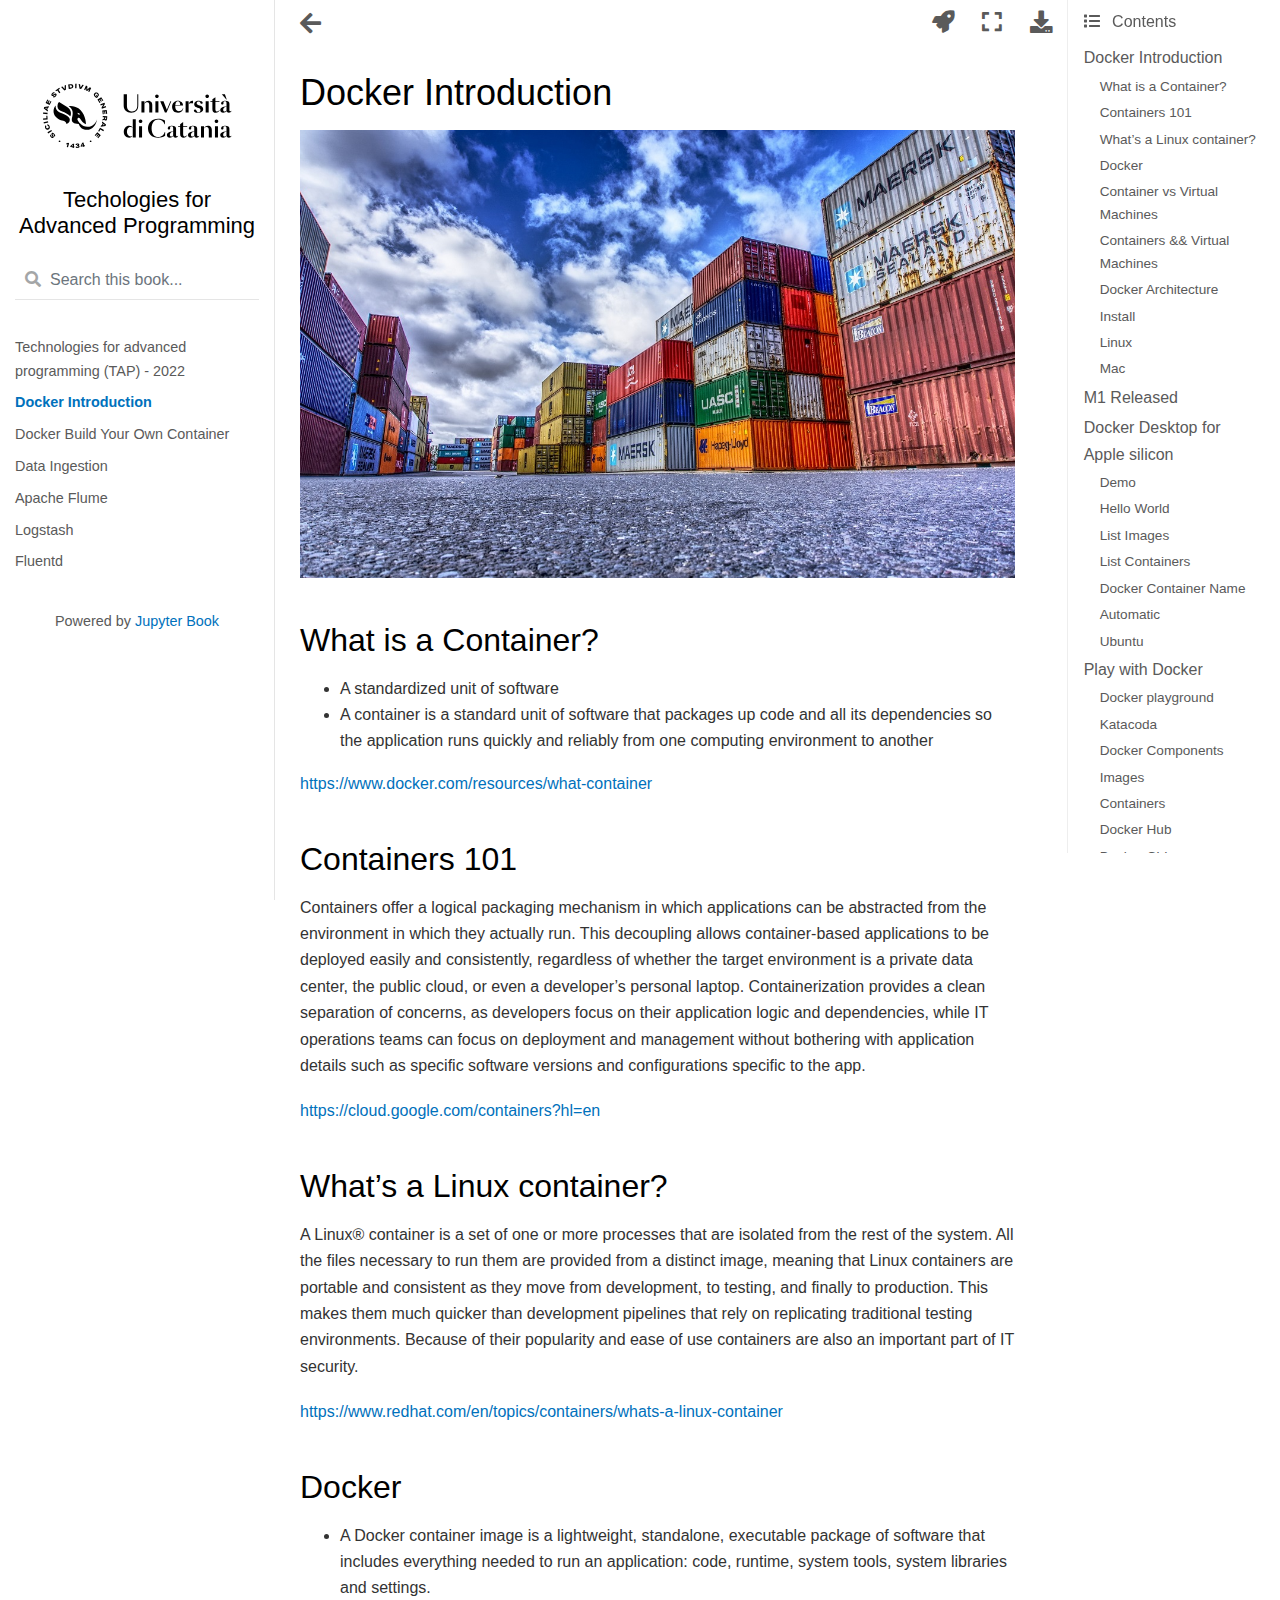
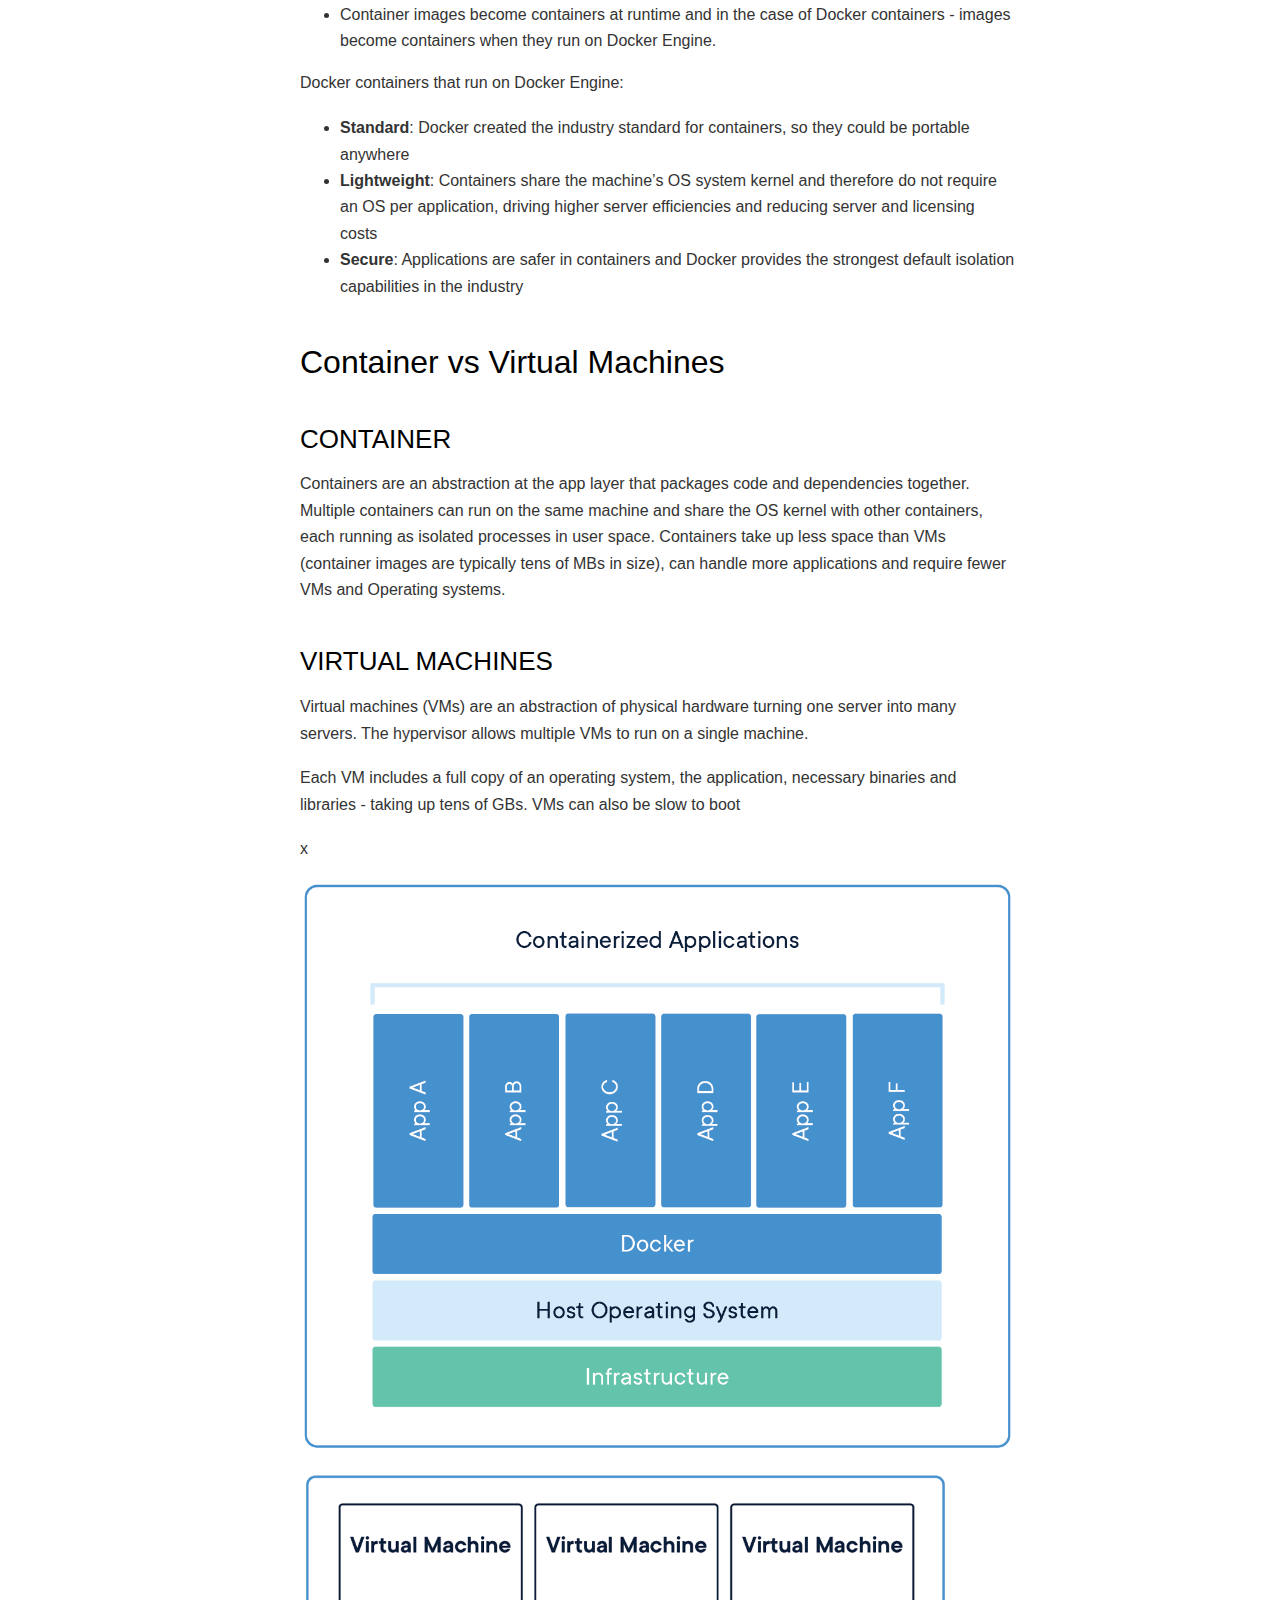
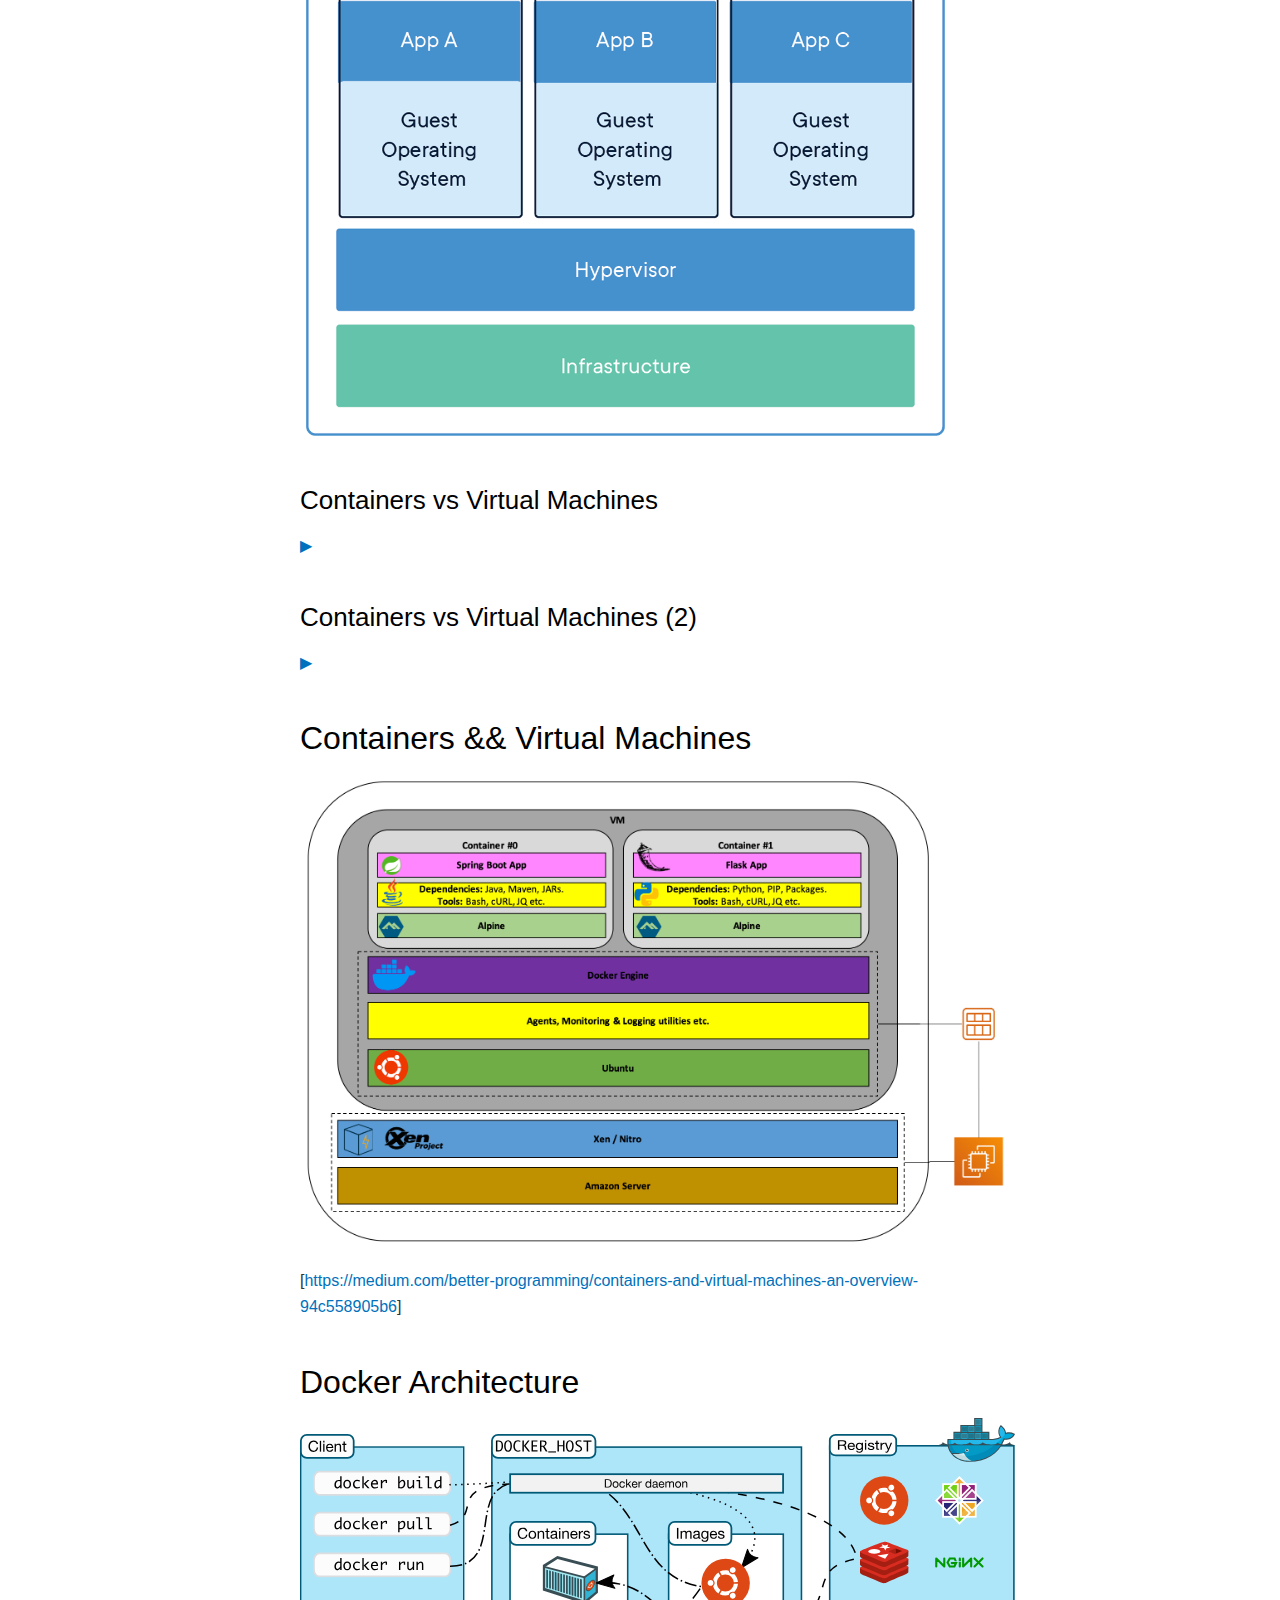
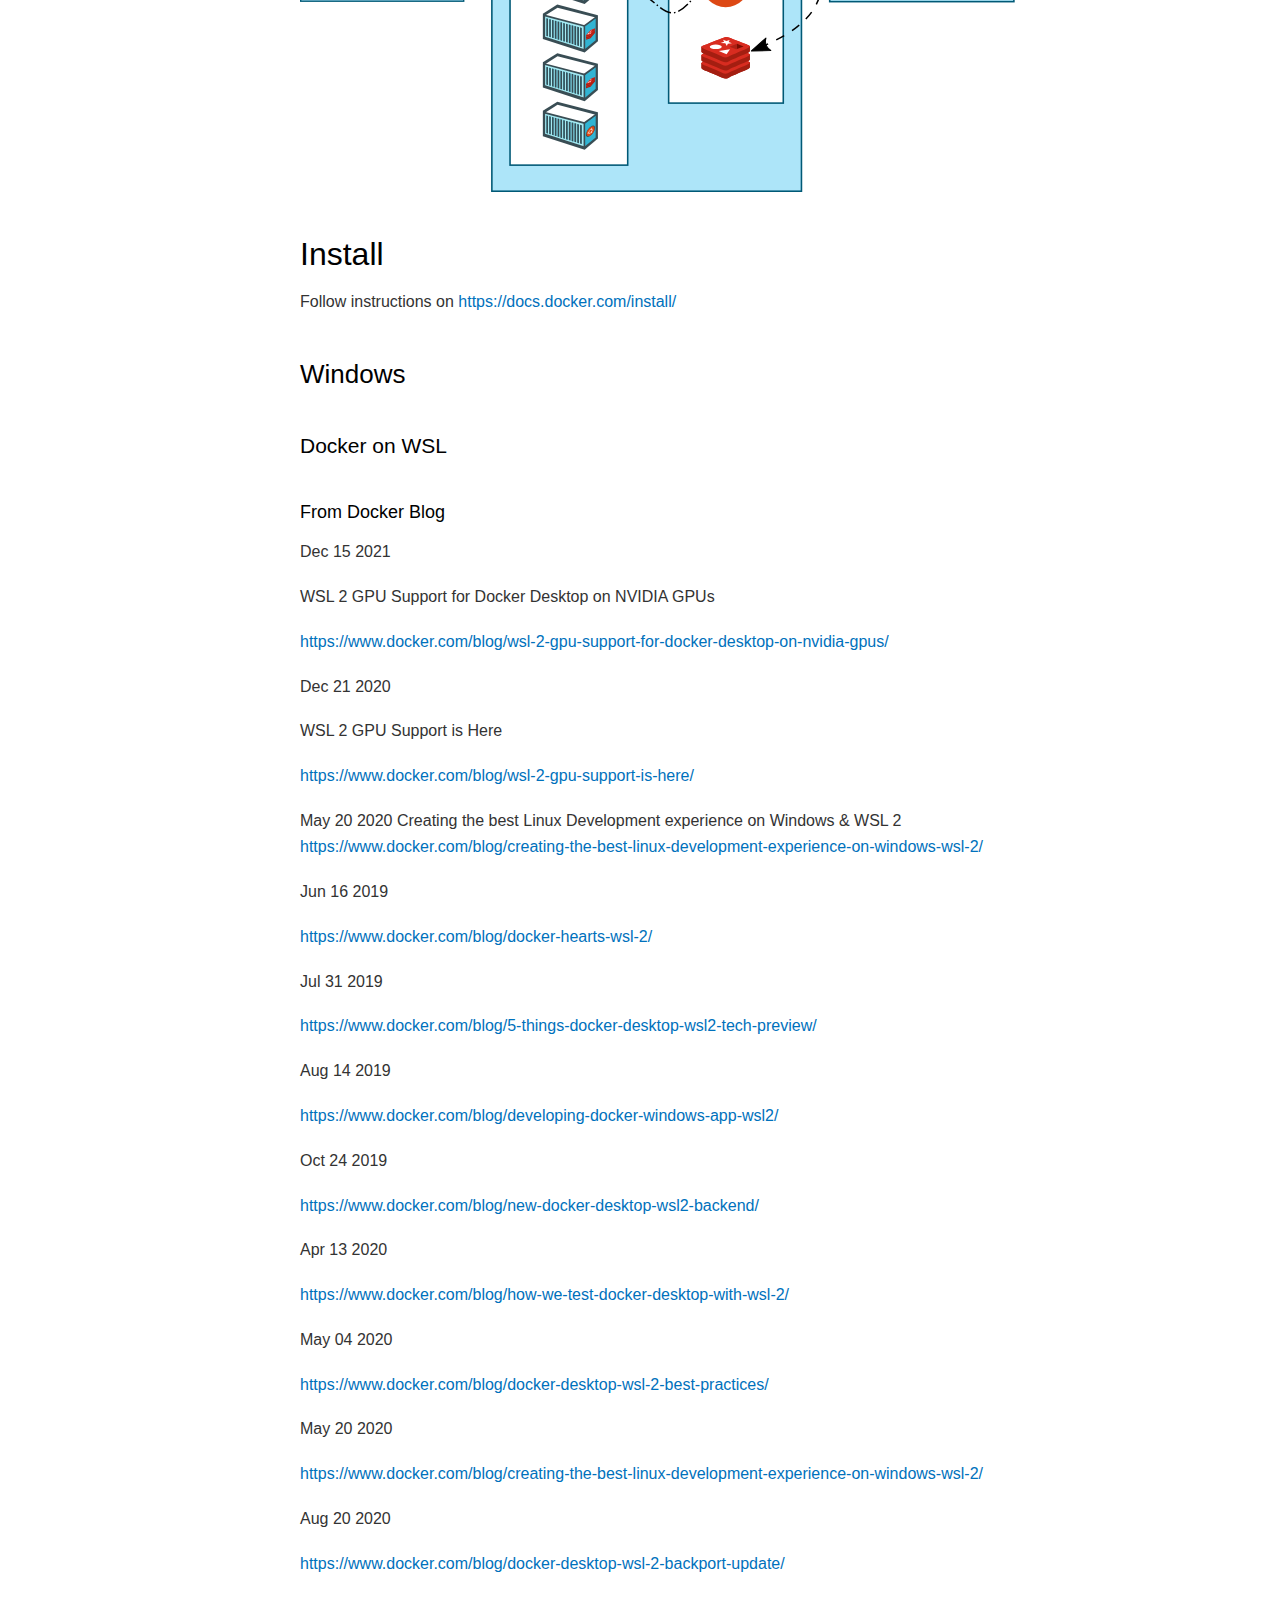
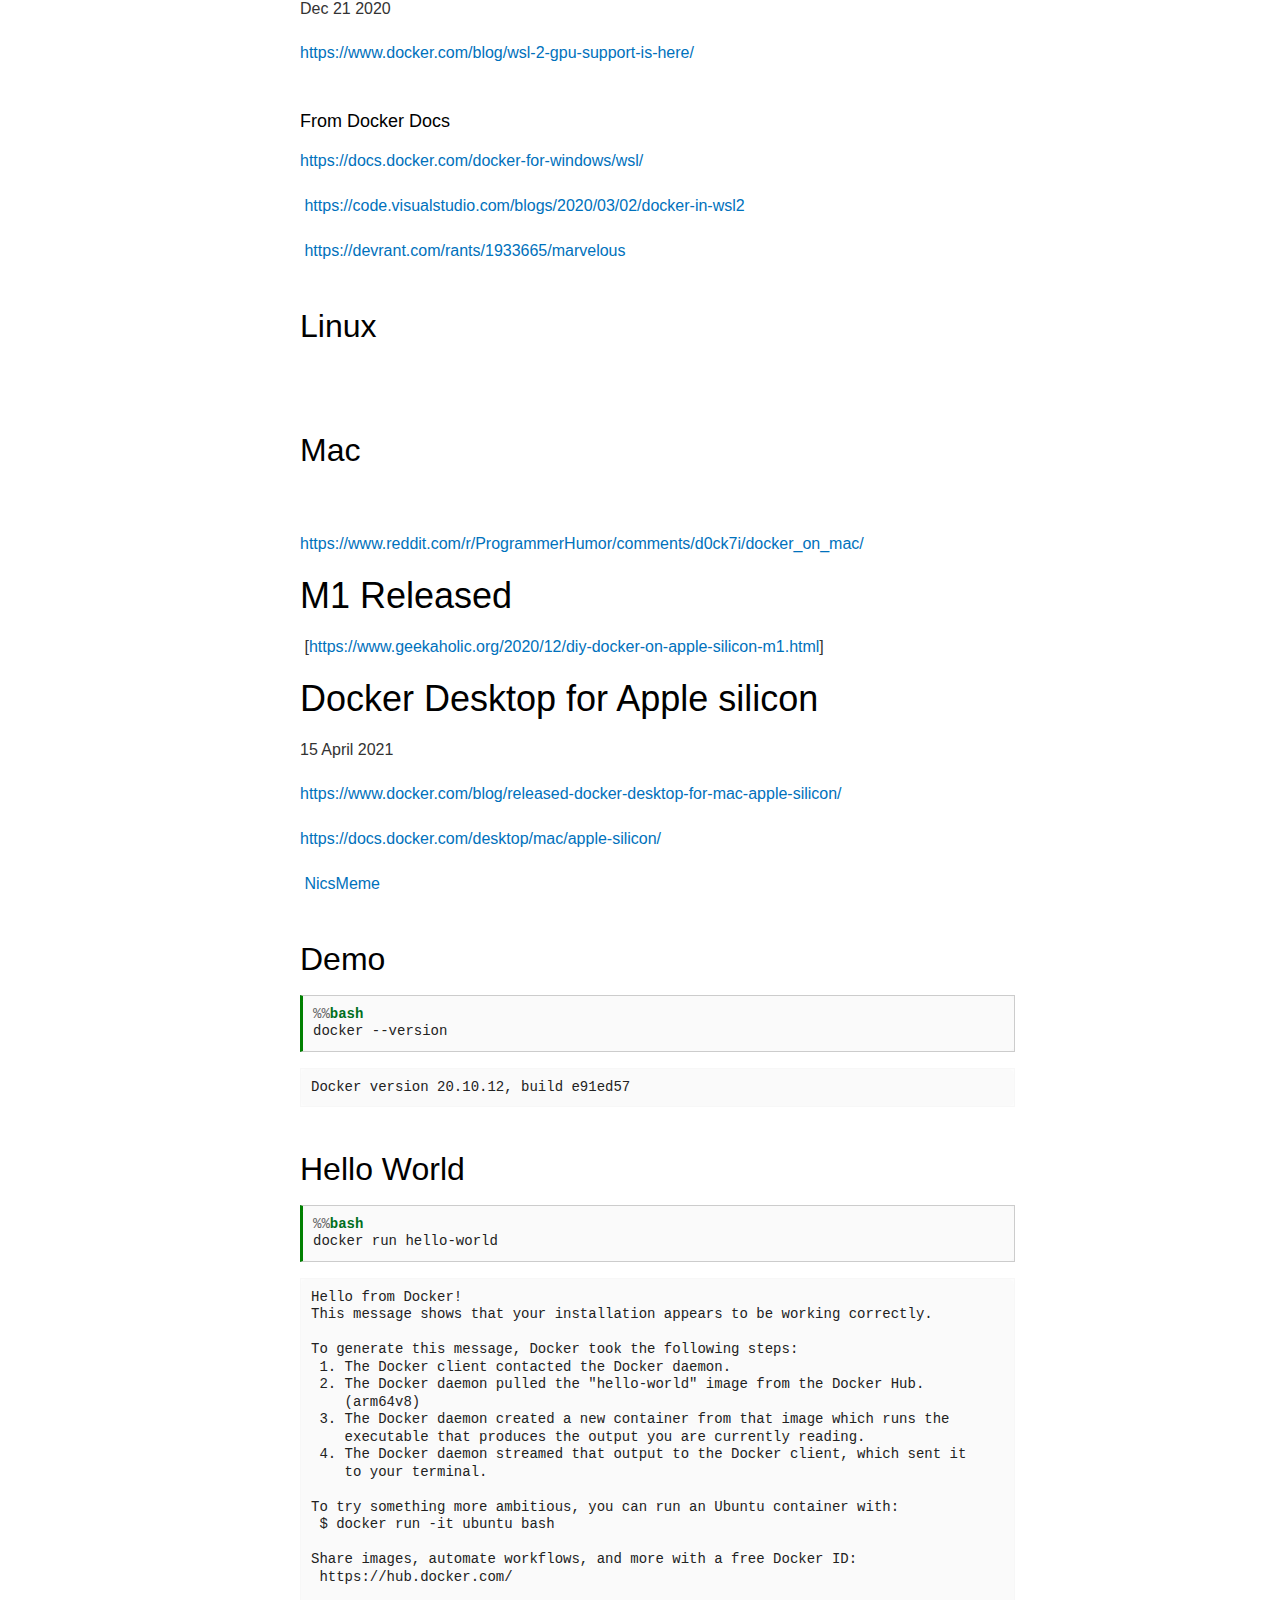
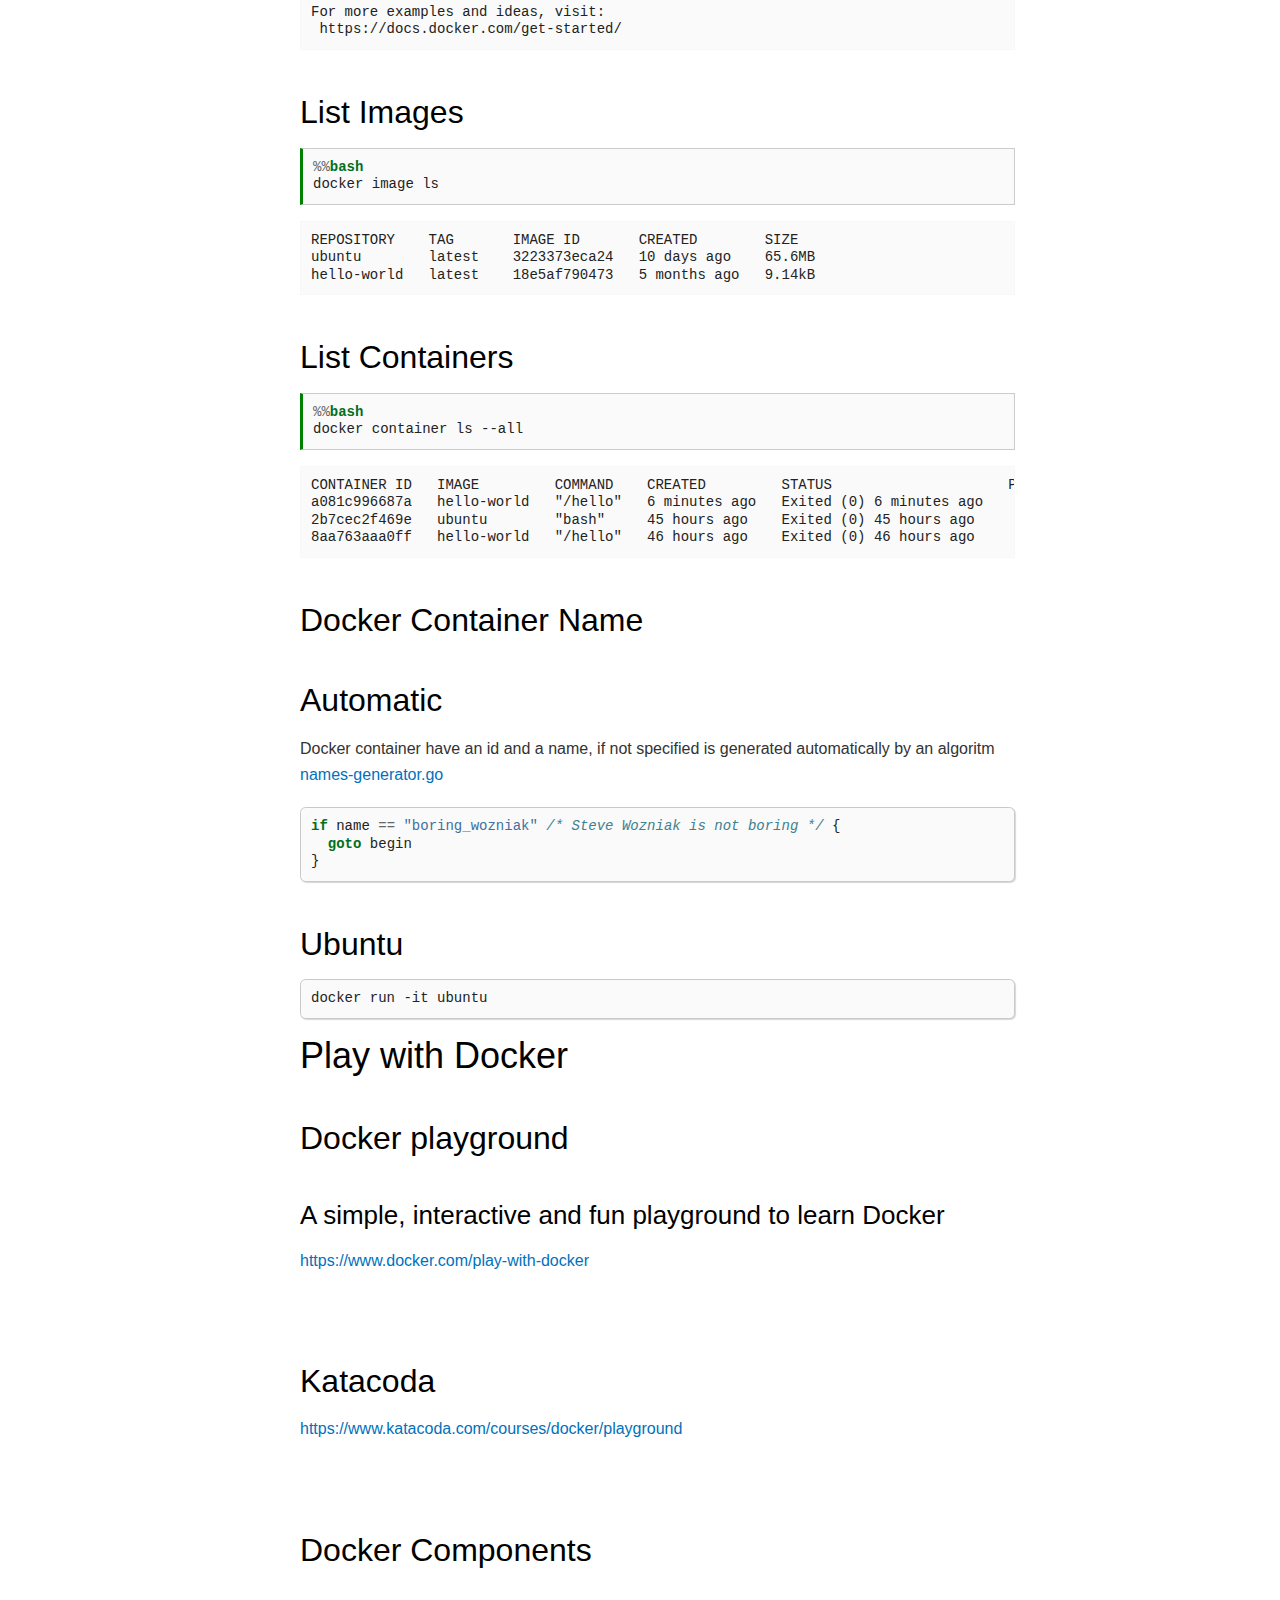
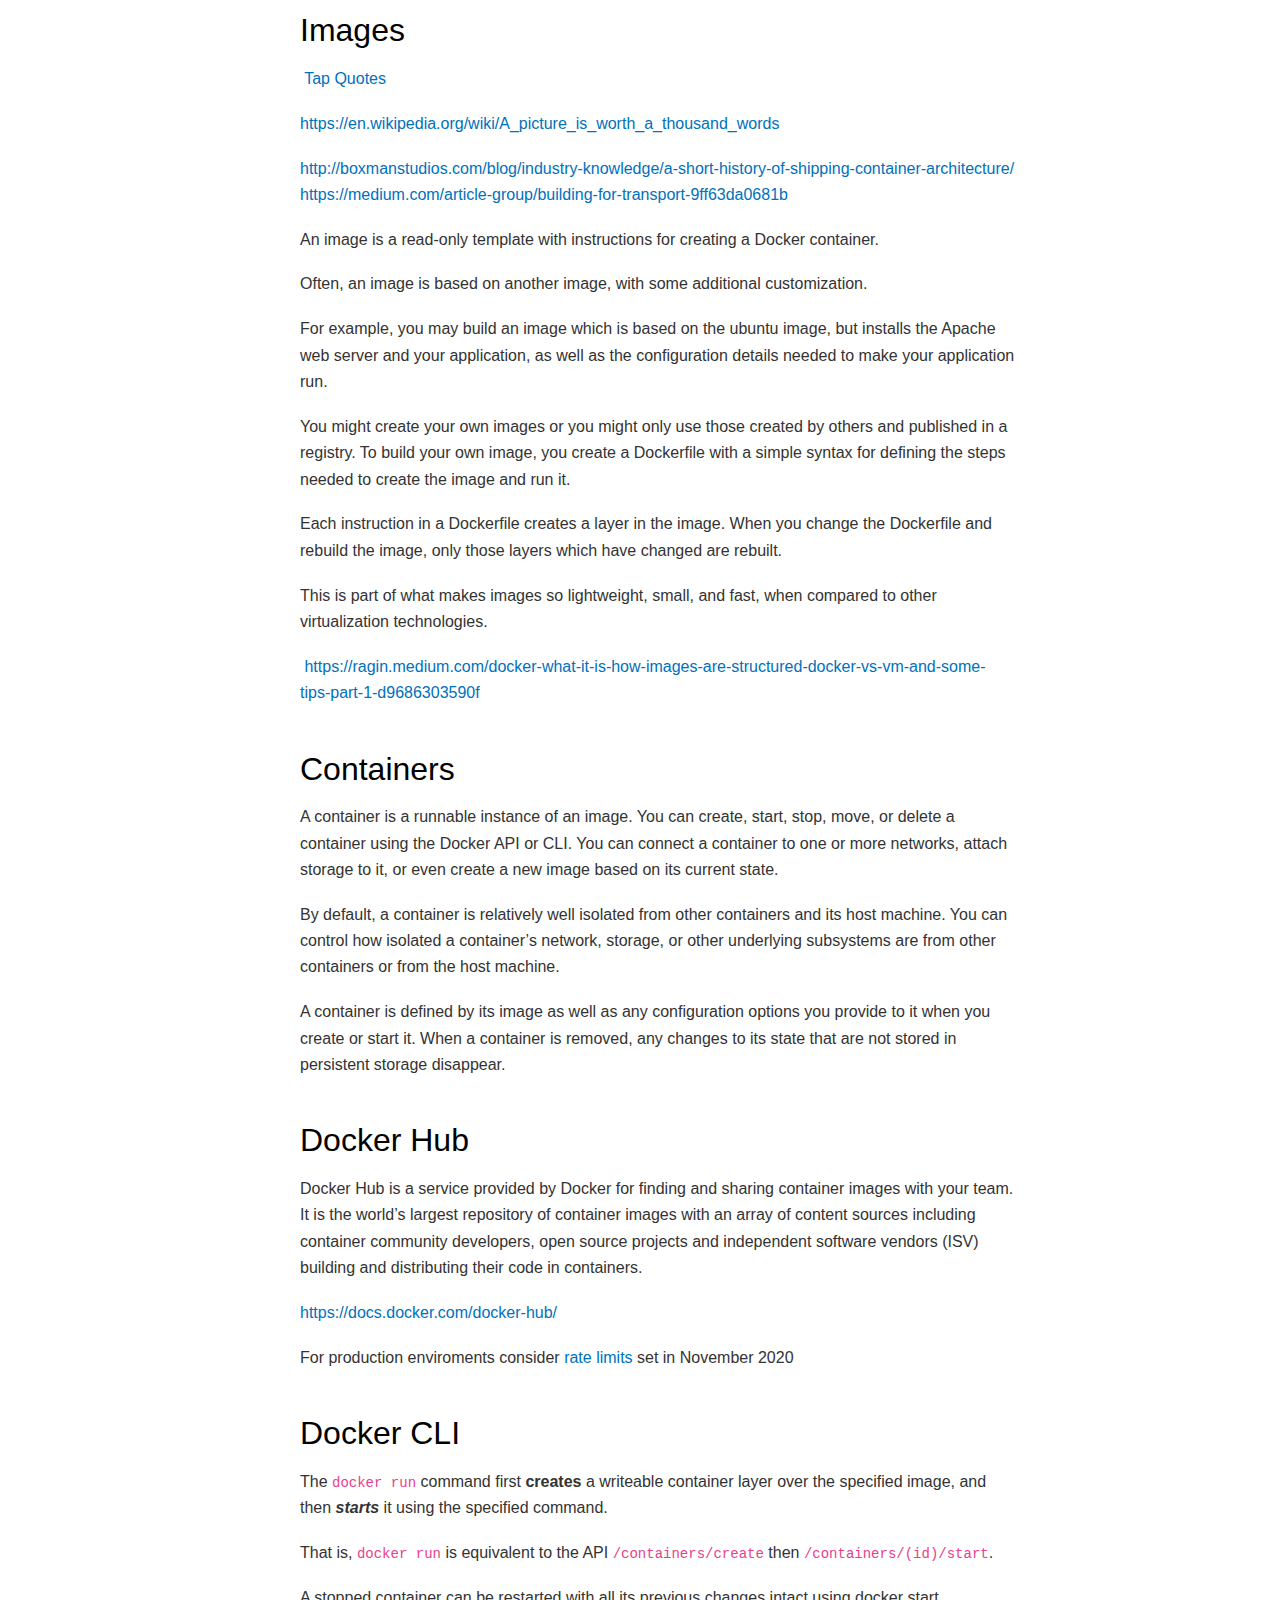
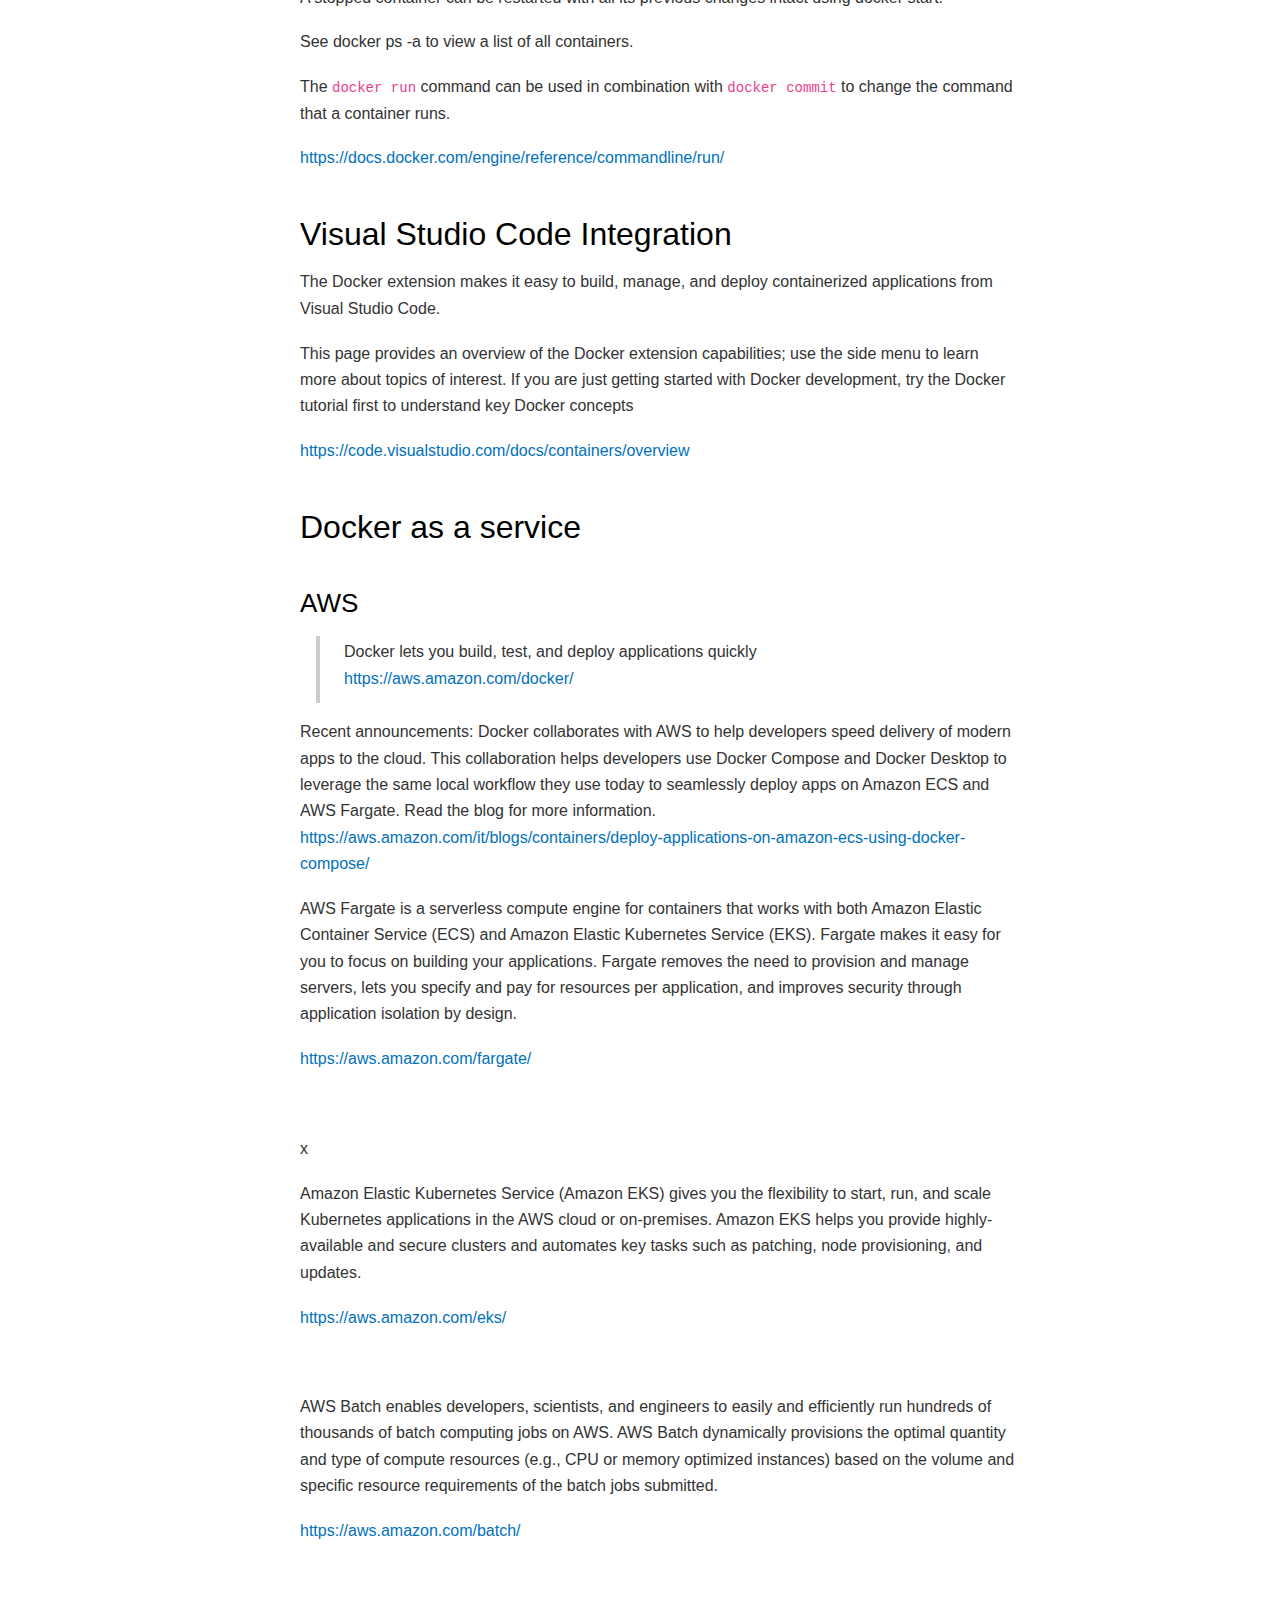
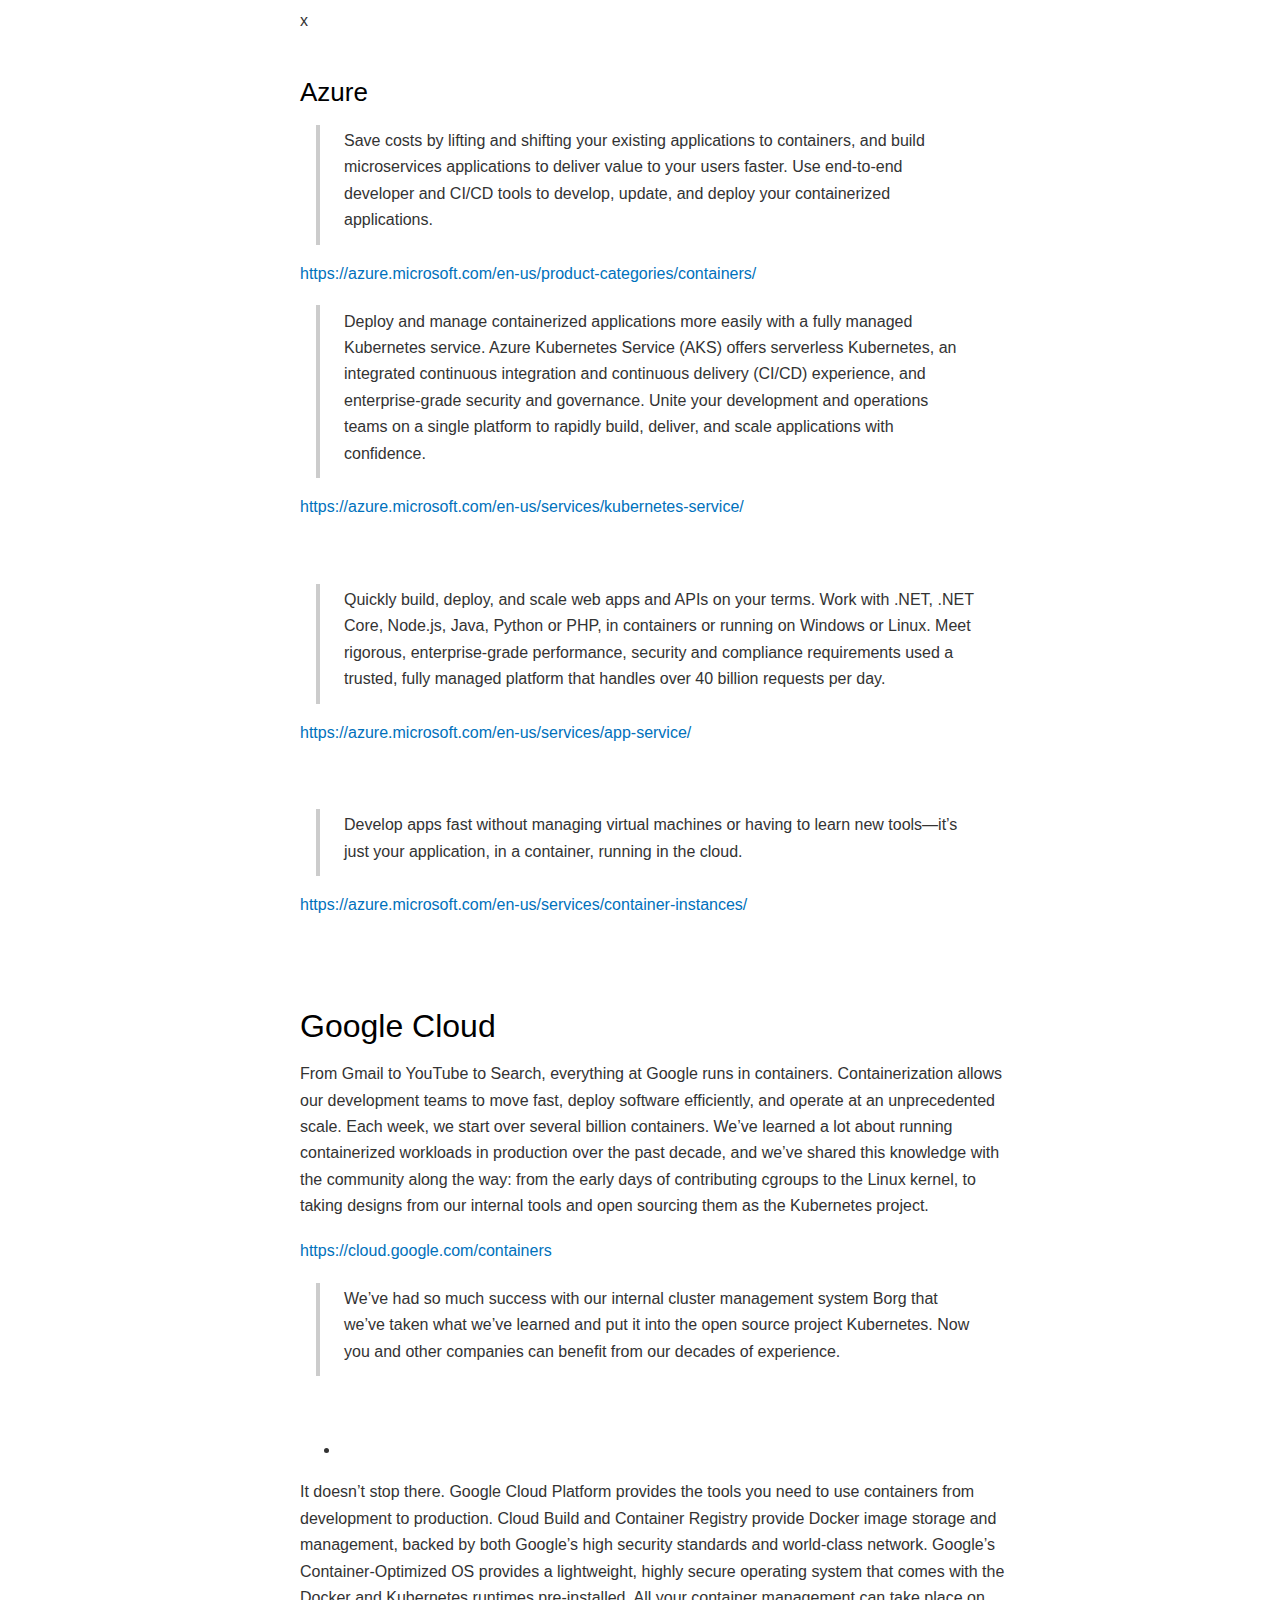
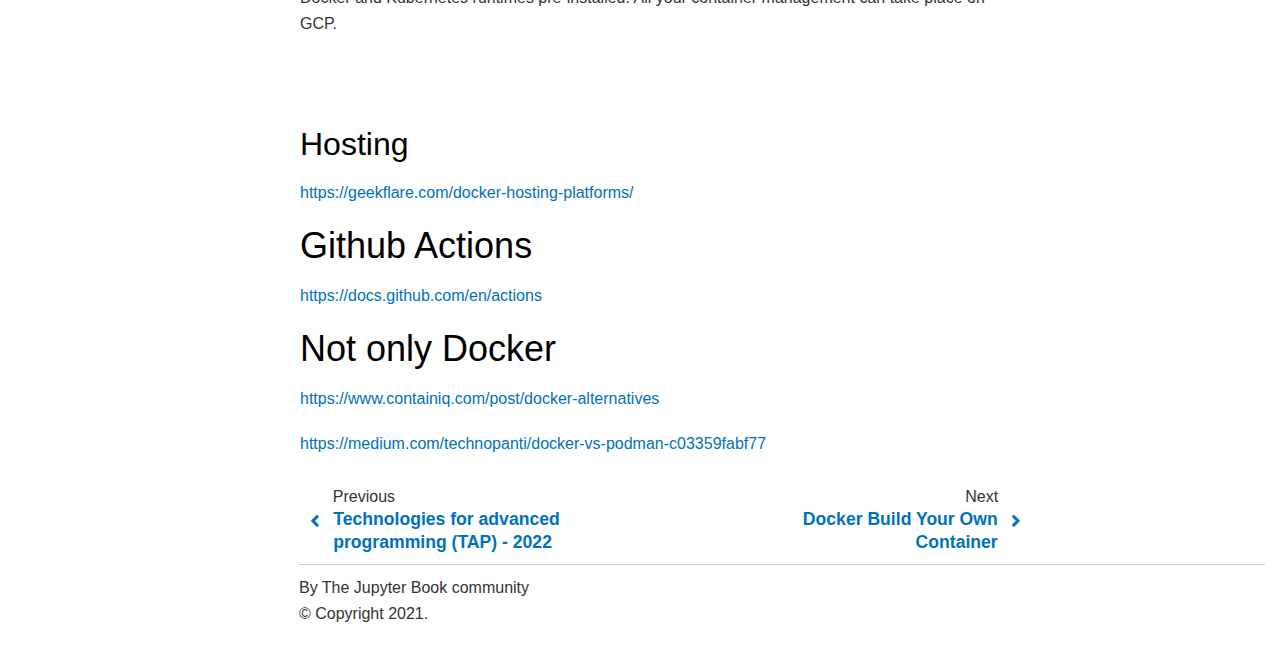
==== commit 18eb66f3: "Update" ====
--- a/Docker.html
+++ b/Docker.html
@@ -1,12 +1,14 @@
 
 <!DOCTYPE html>
 
-<html xmlns="http://www.w3.org/1999/xhtml">
+<html>
   <head>
     <meta charset="utf-8" />
+    <meta name="viewport" content="width=device-width, initial-scale=1.0" />
     <title>Docker Introduction &#8212; Techologies for Advanced Programming</title>
     
-  <link rel="stylesheet" href="_static/css/index.73d71520a4ca3b99cfee5594769eaaae.css">
+  <link href="_static/css/theme.css" rel="stylesheet">
+  <link href="_static/css/index.ff1ffe594081f20da1ef19478df9384b.css" rel="stylesheet">
 
     
   <link rel="stylesheet"
@@ -18,14 +20,10 @@
 
     
       
-  <link rel="stylesheet"
-    href="_static/vendor/open-sans_all/1.44.1/index.css">
-  <link rel="stylesheet"
-    href="_static/vendor/lato_latin-ext/1.44.1/index.css">
-
-    
-    <link rel="stylesheet" href="_static/sphinx-book-theme.40e2e510f6b7d1648584402491bb10fe.css" type="text/css" />
-    <link rel="stylesheet" href="_static/pygments.css" type="text/css" />
+
+    
+    <link rel="stylesheet" type="text/css" href="_static/pygments.css" />
+    <link rel="stylesheet" type="text/css" href="_static/sphinx-book-theme.css?digest=c3fdc42140077d1ad13ad2f1588a4309" />
     <link rel="stylesheet" type="text/css" href="_static/togglebutton.css" />
     <link rel="stylesheet" type="text/css" href="_static/copybutton.css" />
     <link rel="stylesheet" type="text/css" href="_static/mystnb.css" />
@@ -33,36 +31,41 @@
     <link rel="stylesheet" type="text/css" href="_static/panels-main.c949a650a448cc0ae9fd3441c0e17fb0.css" />
     <link rel="stylesheet" type="text/css" href="_static/panels-variables.06eb56fa6e07937060861dad626602ad.css" />
     
-  <link rel="preload" as="script" href="_static/js/index.3da636dd464baa7582d2.js">
-
-    <script type="text/javascript" id="documentation_options" data-url_root="./" src="_static/documentation_options.js"></script>
-    <script type="text/javascript" src="_static/jquery.js"></script>
-    <script type="text/javascript" src="_static/underscore.js"></script>
-    <script type="text/javascript" src="_static/doctools.js"></script>
-    <script type="text/javascript" src="_static/language_data.js"></script>
-    <script type="text/javascript" src="_static/togglebutton.js"></script>
-    <script type="text/javascript" src="_static/clipboard.min.js"></script>
-    <script type="text/javascript" src="_static/copybutton.js"></script>
-    <script type="text/javascript">var togglebuttonSelector = '.toggle, .admonition.dropdown, .tag_hide_input div.cell_input, .tag_hide-input div.cell_input, .tag_hide_output div.cell_output, .tag_hide-output div.cell_output, .tag_hide_cell.cell, .tag_hide-cell.cell';</script>
-    <script type="text/javascript" src="_static/sphinx-book-theme.d31b09fe5c1d09cb49b26a786de4a05d.js"></script>
-    <script async="async" type="text/javascript" src="https://unpkg.com/thebelab@latest/lib/index.js"></script>
-    <script type="text/javascript">
-        const thebe_selector = ".thebe"
-        const thebe_selector_input = "pre"
-        const thebe_selector_output = ".output"
-    </script>
-    <script async="async" type="text/javascript" src="_static/sphinx-thebe.js"></script>
+  <link rel="preload" as="script" href="_static/js/index.be7d3bbb2ef33a8344ce.js">
+
+    <script data-url_root="./" id="documentation_options" src="_static/documentation_options.js"></script>
+    <script src="_static/jquery.js"></script>
+    <script src="_static/underscore.js"></script>
+    <script src="_static/doctools.js"></script>
+    <script src="_static/clipboard.min.js"></script>
+    <script src="_static/copybutton.js"></script>
+    <script>let toggleHintShow = 'Click to show';</script>
+    <script>let toggleHintHide = 'Click to hide';</script>
+    <script>let toggleOpenOnPrint = 'true';</script>
+    <script src="_static/togglebutton.js"></script>
+    <script>var togglebuttonSelector = '.toggle, .admonition.dropdown, .tag_hide_input div.cell_input, .tag_hide-input div.cell_input, .tag_hide_output div.cell_output, .tag_hide-output div.cell_output, .tag_hide_cell.cell, .tag_hide-cell.cell';</script>
+    <script src="_static/sphinx-book-theme.d59cb220de22ca1c485ebbdc042f0030.js"></script>
+    <script>const THEBE_JS_URL = "https://unpkg.com/thebe@0.8.2/lib/index.js"
+const thebe_selector = ".thebe,.cell"
+const thebe_selector_input = "pre"
+const thebe_selector_output = ".output, .cell_output"
+</script>
+    <script async="async" src="_static/sphinx-thebe.js"></script>
     <link rel="index" title="Index" href="genindex.html" />
     <link rel="search" title="Search" href="search.html" />
-    <link rel="prev" title="Technologies for advanced programming - 2021" href="TAPIntroduction.html" />
-
+    <link rel="next" title="Docker Build Your Own Container" href="Docker%20-%20BYOC.html" />
+    <link rel="prev" title="Technologies for advanced programming (TAP) - 2022" href="TAPIntroduction.html" />
     <meta name="viewport" content="width=device-width, initial-scale=1" />
-    <meta name="docsearch:language" content="en" />
-
-
-
+    <meta name="docsearch:language" content="None">
+    
+
+    <!-- Google Analytics -->
+    
   </head>
   <body data-spy="scroll" data-target="#bd-toc-nav" data-offset="80">
+    
+    <div class="container-fluid" id="banner"></div>
+
     
 
     <div class="container-xl">
@@ -71,34 +74,64 @@
 <div class="col-12 col-md-3 bd-sidebar site-navigation show" id="site-navigation">
     
         <div class="navbar-brand-box">
-<a class="navbar-brand text-wrap" href="index.html">
-  
-  <img src="_static/UniCT-Logo.svg" class="logo" alt="logo">
-  
-  
-  <h1 class="site-logo" id="site-title">Techologies for Advanced Programming</h1>
-  
-</a>
+    <a class="navbar-brand text-wrap" href="index.html">
+      
+        <!-- `logo` is deprecated in Sphinx 4.0, so remove this when we stop supporting 3 -->
+        
+      
+      
+      <img src="_static/UniCT-Logo.svg" class="logo" alt="logo">
+      
+      
+      <h1 class="site-logo" id="site-title">Techologies for Advanced Programming</h1>
+      
+    </a>
 </div><form class="bd-search d-flex align-items-center" action="search.html" method="get">
   <i class="icon fas fa-search"></i>
   <input type="search" class="form-control" name="q" id="search-input" placeholder="Search this book..." aria-label="Search this book..." autocomplete="off" >
-</form>
-<nav class="bd-links" id="bd-docs-nav" aria-label="Main navigation">
-    <ul class="nav sidenav_l1">
+</form><nav class="bd-links" id="bd-docs-nav" aria-label="Main">
+    <div class="bd-toc-item active">
+        <ul class="nav bd-sidenav">
  <li class="toctree-l1">
   <a class="reference internal" href="TAPIntroduction.html">
-   Technologies for advanced programming - 2021
+   Technologies for advanced programming (TAP) - 2022
   </a>
  </li>
 </ul>
-<ul class="current nav sidenav_l1">
+<ul class="current nav bd-sidenav">
  <li class="toctree-l1 current active">
   <a class="current reference internal" href="#">
    Docker Introduction
   </a>
  </li>
+ <li class="toctree-l1">
+  <a class="reference internal" href="Docker%20-%20BYOC.html">
+   Docker Build Your Own Container
+  </a>
+ </li>
+ <li class="toctree-l1">
+  <a class="reference internal" href="Data%20Ingestion.html">
+   Data Ingestion
+  </a>
+ </li>
+ <li class="toctree-l1">
+  <a class="reference internal" href="Apache%20Flume.html">
+   Apache Flume
+  </a>
+ </li>
+ <li class="toctree-l1">
+  <a class="reference internal" href="Logstash.html">
+   Logstash
+  </a>
+ </li>
+ <li class="toctree-l1">
+  <a class="reference internal" href="Fluentd.html">
+   Fluentd
+  </a>
+ </li>
 </ul>
 
+    </div>
 </nav> <!-- To handle the deprecated key -->
 
 <div class="navbar_extra_footer">
@@ -114,21 +147,21 @@
           
 <main class="col py-md-3 pl-md-4 bd-content overflow-auto" role="main">
     
-    <div class="row topbar fixed-top container-xl">
-    <div class="col-12 col-md-3 bd-topbar-whitespace site-navigation show">
-    </div>
-    <div class="col pl-2 topbar-main">
-        
-        <button id="navbar-toggler" class="navbar-toggler ml-0" type="button" data-toggle="collapse"
-            data-toggle="tooltip" data-placement="bottom" data-target=".site-navigation" aria-controls="navbar-menu"
-            aria-expanded="true" aria-label="Toggle navigation" aria-controls="site-navigation"
-            title="Toggle navigation" data-toggle="tooltip" data-placement="left">
-            <i class="fas fa-bars"></i>
-            <i class="fas fa-arrow-left"></i>
-            <i class="fas fa-arrow-up"></i>
-        </button>
-        
-        
+    <div class="topbar container-xl fixed-top">
+    <div class="topbar-contents row">
+        <div class="col-12 col-md-3 bd-topbar-whitespace site-navigation show"></div>
+        <div class="col pl-md-4 topbar-main">
+            
+            <button id="navbar-toggler" class="navbar-toggler ml-0" type="button" data-toggle="collapse"
+                data-toggle="tooltip" data-placement="bottom" data-target=".site-navigation" aria-controls="navbar-menu"
+                aria-expanded="true" aria-label="Toggle navigation" aria-controls="site-navigation"
+                title="Toggle navigation" data-toggle="tooltip" data-placement="left">
+                <i class="fas fa-bars"></i>
+                <i class="fas fa-arrow-left"></i>
+                <i class="fas fa-arrow-up"></i>
+            </button>
+            
+            
 <div class="dropdown-buttons-trigger">
     <button id="dropdown-buttons-trigger" class="btn btn-secondary topbarbtn" aria-label="Download this page"><i
             class="fas fa-download"></i></button>
@@ -142,20 +175,20 @@
                 data-placement="left">.ipynb</button></a>
         <!-- Download PDF via print -->
         <button type="button" id="download-print" class="btn btn-secondary topbarbtn" title="Print to PDF"
-            onClick="window.print()" data-toggle="tooltip" data-placement="left">.pdf</button>
+                onclick="printPdf(this)" data-toggle="tooltip" data-placement="left">.pdf</button>
     </div>
 </div>
 
-        <!-- Source interaction buttons -->
-
-
-        <!-- Full screen (wrap in <a> to have style consistency -->
-        <a class="full-screen-button"><button type="button" class="btn btn-secondary topbarbtn" data-toggle="tooltip"
-                data-placement="bottom" onclick="toggleFullScreen()" aria-label="Fullscreen mode"
-                title="Fullscreen mode"><i
-                    class="fas fa-expand"></i></button></a>
-
-        <!-- Launch buttons -->
+            <!-- Source interaction buttons -->
+
+            <!-- Full screen (wrap in <a> to have style consistency -->
+
+<a class="full-screen-button"><button type="button" class="btn btn-secondary topbarbtn" data-toggle="tooltip"
+        data-placement="bottom" onclick="toggleFullScreen()" aria-label="Fullscreen mode"
+        title="Fullscreen mode"><i
+            class="fas fa-expand"></i></button></a>
+
+            <!-- Launch buttons -->
 
 <div class="dropdown-buttons-trigger">
     <button id="dropdown-buttons-trigger" class="btn btn-secondary topbarbtn"
@@ -174,150 +207,532 @@
     </div>
 </div>
 
-    </div>
-
-    <!-- Table of contents -->
-    <div class="d-none d-md-block col-md-2 bd-toc show">
-        
-        <div class="tocsection onthispage pt-5 pb-3">
-            <i class="fas fa-list"></i> Contents
         </div>
-        <nav id="bd-toc-nav">
-            <ul class="nav section-nav flex-column">
- <li class="toc-h2 nav-item toc-entry">
-  <a class="reference internal nav-link" href="#what-is-a-container">
-   What is a Container?
-  </a>
- </li>
- <li class="toc-h2 nav-item toc-entry">
-  <a class="reference internal nav-link" href="#containers-101">
-   Containers 101
-  </a>
- </li>
- <li class="toc-h2 nav-item toc-entry">
-  <a class="reference internal nav-link" href="#what-s-a-linux-container">
-   What’s a Linux container?
-  </a>
- </li>
- <li class="toc-h2 nav-item toc-entry">
-  <a class="reference internal nav-link" href="#docker">
-   Docker
-  </a>
- </li>
- <li class="toc-h2 nav-item toc-entry">
-  <a class="reference internal nav-link" href="#container-vs-virtual-machines">
-   Container vs Virtual Machines
-  </a>
-  <ul class="nav section-nav flex-column">
-   <li class="toc-h3 nav-item toc-entry">
+
+        <!-- Table of contents -->
+        <div class="d-none d-md-block col-md-2 bd-toc show noprint">
+            
+            <div class="tocsection onthispage pt-5 pb-3">
+                <i class="fas fa-list"></i> Contents
+            </div>
+            <nav id="bd-toc-nav" aria-label="Page">
+                <ul class="visible nav section-nav flex-column">
+ <li class="toc-h1 nav-item toc-entry">
+  <a class="reference internal nav-link" href="#">
+   Docker Introduction
+  </a>
+  <ul class="visible nav section-nav flex-column">
+   <li class="toc-h2 nav-item toc-entry">
+    <a class="reference internal nav-link" href="#what-is-a-container">
+     What is a Container?
+    </a>
+   </li>
+   <li class="toc-h2 nav-item toc-entry">
+    <a class="reference internal nav-link" href="#containers-101">
+     Containers 101
+    </a>
+   </li>
+   <li class="toc-h2 nav-item toc-entry">
+    <a class="reference internal nav-link" href="#what-s-a-linux-container">
+     What’s a Linux container?
+    </a>
+   </li>
+   <li class="toc-h2 nav-item toc-entry">
+    <a class="reference internal nav-link" href="#docker">
+     Docker
+    </a>
+   </li>
+   <li class="toc-h2 nav-item toc-entry">
+    <a class="reference internal nav-link" href="#container-vs-virtual-machines">
+     Container vs Virtual Machines
+    </a>
+    <ul class="nav section-nav flex-column">
+     <li class="toc-h3 nav-item toc-entry">
+      <a class="reference internal nav-link" href="#container">
+       CONTAINER
+      </a>
+     </li>
+     <li class="toc-h3 nav-item toc-entry">
+      <a class="reference internal nav-link" href="#virtual-machines">
+       VIRTUAL MACHINES
+      </a>
+     </li>
+     <li class="toc-h3 nav-item toc-entry">
+      <a class="reference internal nav-link" href="#containers-vs-virtual-machines">
+       Containers vs Virtual Machines
+      </a>
+     </li>
+     <li class="toc-h3 nav-item toc-entry">
+      <a class="reference internal nav-link" href="#containers-vs-virtual-machines-2">
+       Containers vs Virtual Machines (2)
+      </a>
+     </li>
+    </ul>
+   </li>
+   <li class="toc-h2 nav-item toc-entry">
+    <a class="reference internal nav-link" href="#containers-virtual-machines">
+     Containers &amp;&amp; Virtual Machines
+    </a>
+   </li>
+   <li class="toc-h2 nav-item toc-entry">
+    <a class="reference internal nav-link" href="#docker-architecture">
+     Docker Architecture
+    </a>
+   </li>
+   <li class="toc-h2 nav-item toc-entry">
+    <a class="reference internal nav-link" href="#install">
+     Install
+    </a>
+    <ul class="nav section-nav flex-column">
+     <li class="toc-h3 nav-item toc-entry">
+      <a class="reference internal nav-link" href="#windows">
+       Windows
+      </a>
+      <ul class="nav section-nav flex-column">
+       <li class="toc-h4 nav-item toc-entry">
+        <a class="reference internal nav-link" href="#docker-on-wsl">
+         Docker on WSL
+        </a>
+        <ul class="nav section-nav flex-column">
+         <li class="toc-h5 nav-item toc-entry">
+          <a class="reference internal nav-link" href="#from-docker-blog">
+           From Docker Blog
+          </a>
+         </li>
+         <li class="toc-h5 nav-item toc-entry">
+          <a class="reference internal nav-link" href="#from-docker-docs">
+           From Docker Docs
+          </a>
+         </li>
+        </ul>
+       </li>
+      </ul>
+     </li>
+    </ul>
+   </li>
+   <li class="toc-h2 nav-item toc-entry">
+    <a class="reference internal nav-link" href="#linux">
+     Linux
+    </a>
+   </li>
+   <li class="toc-h2 nav-item toc-entry">
+    <a class="reference internal nav-link" href="#mac">
+     Mac
+    </a>
+   </li>
+  </ul>
+ </li>
+ <li class="toc-h1 nav-item toc-entry">
+  <a class="reference internal nav-link" href="#m1-released">
+   M1 Released
+  </a>
+ </li>
+ <li class="toc-h1 nav-item toc-entry">
+  <a class="reference internal nav-link" href="#docker-desktop-for-apple-silicon">
+   Docker Desktop for Apple silicon
+  </a>
+  <ul class="visible nav section-nav flex-column">
+   <li class="toc-h2 nav-item toc-entry">
+    <a class="reference internal nav-link" href="#demo">
+     Demo
+    </a>
+   </li>
+   <li class="toc-h2 nav-item toc-entry">
+    <a class="reference internal nav-link" href="#hello-world">
+     Hello World
+    </a>
+   </li>
+   <li class="toc-h2 nav-item toc-entry">
+    <a class="reference internal nav-link" href="#list-images">
+     List Images
+    </a>
+   </li>
+   <li class="toc-h2 nav-item toc-entry">
+    <a class="reference internal nav-link" href="#list-containers">
+     List Containers
+    </a>
+   </li>
+   <li class="toc-h2 nav-item toc-entry">
+    <a class="reference internal nav-link" href="#docker-container-name">
+     Docker Container Name
+    </a>
+   </li>
+   <li class="toc-h2 nav-item toc-entry">
+    <a class="reference internal nav-link" href="#automatic">
+     Automatic
+    </a>
+   </li>
+   <li class="toc-h2 nav-item toc-entry">
+    <a class="reference internal nav-link" href="#ubuntu">
+     Ubuntu
+    </a>
+   </li>
+  </ul>
+ </li>
+ <li class="toc-h1 nav-item toc-entry">
+  <a class="reference internal nav-link" href="#play-with-docker">
+   Play with Docker
+  </a>
+  <ul class="visible nav section-nav flex-column">
+   <li class="toc-h2 nav-item toc-entry">
+    <a class="reference internal nav-link" href="#docker-playground">
+     Docker playground
+    </a>
+    <ul class="nav section-nav flex-column">
+     <li class="toc-h3 nav-item toc-entry">
+      <a class="reference internal nav-link" href="#a-simple-interactive-and-fun-playground-to-learn-docker">
+       A simple, interactive and fun playground to learn Docker
+      </a>
+     </li>
+    </ul>
+   </li>
+   <li class="toc-h2 nav-item toc-entry">
+    <a class="reference internal nav-link" href="#katacoda">
+     Katacoda
+    </a>
+   </li>
+   <li class="toc-h2 nav-item toc-entry">
+    <a class="reference internal nav-link" href="#docker-components">
+     Docker Components
+    </a>
+   </li>
+   <li class="toc-h2 nav-item toc-entry">
+    <a class="reference internal nav-link" href="#images">
+     Images
+    </a>
+   </li>
+   <li class="toc-h2 nav-item toc-entry">
     <a class="reference internal nav-link" href="#containers">
-     CONTAINERS
-    </a>
-   </li>
-   <li class="toc-h3 nav-item toc-entry">
-    <a class="reference internal nav-link" href="#virtual-machines">
-     VIRTUAL MACHINES
-    </a>
-   </li>
-   <li class="toc-h3 nav-item toc-entry">
-    <a class="reference internal nav-link" href="#containers-vs-virtual-machines">
-     Containers vs Virtual Machines
+     Containers
+    </a>
+   </li>
+   <li class="toc-h2 nav-item toc-entry">
+    <a class="reference internal nav-link" href="#docker-hub">
+     Docker Hub
+    </a>
+   </li>
+   <li class="toc-h2 nav-item toc-entry">
+    <a class="reference internal nav-link" href="#docker-cli">
+     Docker CLI
+    </a>
+   </li>
+   <li class="toc-h2 nav-item toc-entry">
+    <a class="reference internal nav-link" href="#visual-studio-code-integration">
+     Visual Studio Code Integration
+    </a>
+   </li>
+   <li class="toc-h2 nav-item toc-entry">
+    <a class="reference internal nav-link" href="#docker-as-a-service">
+     Docker as a service
+    </a>
+    <ul class="nav section-nav flex-column">
+     <li class="toc-h3 nav-item toc-entry">
+      <a class="reference internal nav-link" href="#aws">
+       AWS
+      </a>
+     </li>
+     <li class="toc-h3 nav-item toc-entry">
+      <a class="reference internal nav-link" href="#azure">
+       Azure
+      </a>
+     </li>
+    </ul>
+   </li>
+   <li class="toc-h2 nav-item toc-entry">
+    <a class="reference internal nav-link" href="#google-cloud">
+     Google Cloud
+    </a>
+   </li>
+   <li class="toc-h2 nav-item toc-entry">
+    <a class="reference internal nav-link" href="#hosting">
+     Hosting
     </a>
    </li>
   </ul>
  </li>
- <li class="toc-h2 nav-item toc-entry">
-  <a class="reference internal nav-link" href="#containers-virtual-machines">
-   Containers &amp;&amp; Virtual Machines
-  </a>
- </li>
- <li class="toc-h2 nav-item toc-entry">
-  <a class="reference internal nav-link" href="#docker-architecture">
-   Docker Architecture
-  </a>
- </li>
- <li class="toc-h2 nav-item toc-entry">
-  <a class="reference internal nav-link" href="#install">
-   Install
-  </a>
- </li>
- <li class="toc-h2 nav-item toc-entry">
-  <a class="reference internal nav-link" href="#demo">
-   Demo
-  </a>
- </li>
- <li class="toc-h2 nav-item toc-entry">
-  <a class="reference internal nav-link" href="#hello-world">
-   Hello World
-  </a>
- </li>
- <li class="toc-h2 nav-item toc-entry">
-  <a class="reference internal nav-link" href="#list-images">
-   List Images
-  </a>
- </li>
- <li class="toc-h2 nav-item toc-entry">
-  <a class="reference internal nav-link" href="#list-containers">
-   List Containers
-  </a>
- </li>
- <li class="toc-h2 nav-item toc-entry">
-  <a class="reference internal nav-link" href="#docker-container-name">
-   Docker Container Name
-  </a>
- </li>
- <li class="toc-h2 nav-item toc-entry">
-  <a class="reference internal nav-link" href="#automatic">
-   Automatic
-  </a>
- </li>
- <li class="toc-h2 nav-item toc-entry">
-  <a class="reference internal nav-link" href="#ubuntu">
-   Ubuntu
-  </a>
- </li>
- <li class="toc-h2 nav-item toc-entry">
-  <a class="reference internal nav-link" href="#docker-components">
-   Docker Components
-  </a>
- </li>
- <li class="toc-h2 nav-item toc-entry">
-  <a class="reference internal nav-link" href="#images">
-   Images
-  </a>
- </li>
- <li class="toc-h2 nav-item toc-entry">
-  <a class="reference internal nav-link" href="#id1">
-   Containers
-  </a>
- </li>
- <li class="toc-h2 nav-item toc-entry">
-  <a class="reference internal nav-link" href="#docker-hub">
-   Docker Hub
-  </a>
- </li>
- <li class="toc-h2 nav-item toc-entry">
-  <a class="reference internal nav-link" href="#docker-run">
-   Docker run
-  </a>
- </li>
- <li class="toc-h2 nav-item toc-entry">
-  <a class="reference internal nav-link" href="#visual-studio-code-integration">
-   Visual Studio Code Integration
+ <li class="toc-h1 nav-item toc-entry">
+  <a class="reference internal nav-link" href="#github-actions">
+   Github Actions
+  </a>
+ </li>
+ <li class="toc-h1 nav-item toc-entry">
+  <a class="reference internal nav-link" href="#not-only-docker">
+   Not only Docker
   </a>
  </li>
 </ul>
 
-        </nav>
-        
+            </nav>
+        </div>
     </div>
 </div>
     <div id="main-content" class="row">
         <div class="col-12 col-md-9 pl-md-3 pr-md-0">
-        
+            <!-- Table of contents that is only displayed when printing the page -->
+            <div id="jb-print-docs-body" class="onlyprint">
+                <h1>Docker Introduction</h1>
+                <!-- Table of contents -->
+                <div id="print-main-content">
+                    <div id="jb-print-toc">
+                        
+                        <div>
+                            <h2> Contents </h2>
+                        </div>
+                        <nav aria-label="Page">
+                            <ul class="visible nav section-nav flex-column">
+ <li class="toc-h1 nav-item toc-entry">
+  <a class="reference internal nav-link" href="#">
+   Docker Introduction
+  </a>
+  <ul class="visible nav section-nav flex-column">
+   <li class="toc-h2 nav-item toc-entry">
+    <a class="reference internal nav-link" href="#what-is-a-container">
+     What is a Container?
+    </a>
+   </li>
+   <li class="toc-h2 nav-item toc-entry">
+    <a class="reference internal nav-link" href="#containers-101">
+     Containers 101
+    </a>
+   </li>
+   <li class="toc-h2 nav-item toc-entry">
+    <a class="reference internal nav-link" href="#what-s-a-linux-container">
+     What’s a Linux container?
+    </a>
+   </li>
+   <li class="toc-h2 nav-item toc-entry">
+    <a class="reference internal nav-link" href="#docker">
+     Docker
+    </a>
+   </li>
+   <li class="toc-h2 nav-item toc-entry">
+    <a class="reference internal nav-link" href="#container-vs-virtual-machines">
+     Container vs Virtual Machines
+    </a>
+    <ul class="nav section-nav flex-column">
+     <li class="toc-h3 nav-item toc-entry">
+      <a class="reference internal nav-link" href="#container">
+       CONTAINER
+      </a>
+     </li>
+     <li class="toc-h3 nav-item toc-entry">
+      <a class="reference internal nav-link" href="#virtual-machines">
+       VIRTUAL MACHINES
+      </a>
+     </li>
+     <li class="toc-h3 nav-item toc-entry">
+      <a class="reference internal nav-link" href="#containers-vs-virtual-machines">
+       Containers vs Virtual Machines
+      </a>
+     </li>
+     <li class="toc-h3 nav-item toc-entry">
+      <a class="reference internal nav-link" href="#containers-vs-virtual-machines-2">
+       Containers vs Virtual Machines (2)
+      </a>
+     </li>
+    </ul>
+   </li>
+   <li class="toc-h2 nav-item toc-entry">
+    <a class="reference internal nav-link" href="#containers-virtual-machines">
+     Containers &amp;&amp; Virtual Machines
+    </a>
+   </li>
+   <li class="toc-h2 nav-item toc-entry">
+    <a class="reference internal nav-link" href="#docker-architecture">
+     Docker Architecture
+    </a>
+   </li>
+   <li class="toc-h2 nav-item toc-entry">
+    <a class="reference internal nav-link" href="#install">
+     Install
+    </a>
+    <ul class="nav section-nav flex-column">
+     <li class="toc-h3 nav-item toc-entry">
+      <a class="reference internal nav-link" href="#windows">
+       Windows
+      </a>
+      <ul class="nav section-nav flex-column">
+       <li class="toc-h4 nav-item toc-entry">
+        <a class="reference internal nav-link" href="#docker-on-wsl">
+         Docker on WSL
+        </a>
+        <ul class="nav section-nav flex-column">
+         <li class="toc-h5 nav-item toc-entry">
+          <a class="reference internal nav-link" href="#from-docker-blog">
+           From Docker Blog
+          </a>
+         </li>
+         <li class="toc-h5 nav-item toc-entry">
+          <a class="reference internal nav-link" href="#from-docker-docs">
+           From Docker Docs
+          </a>
+         </li>
+        </ul>
+       </li>
+      </ul>
+     </li>
+    </ul>
+   </li>
+   <li class="toc-h2 nav-item toc-entry">
+    <a class="reference internal nav-link" href="#linux">
+     Linux
+    </a>
+   </li>
+   <li class="toc-h2 nav-item toc-entry">
+    <a class="reference internal nav-link" href="#mac">
+     Mac
+    </a>
+   </li>
+  </ul>
+ </li>
+ <li class="toc-h1 nav-item toc-entry">
+  <a class="reference internal nav-link" href="#m1-released">
+   M1 Released
+  </a>
+ </li>
+ <li class="toc-h1 nav-item toc-entry">
+  <a class="reference internal nav-link" href="#docker-desktop-for-apple-silicon">
+   Docker Desktop for Apple silicon
+  </a>
+  <ul class="visible nav section-nav flex-column">
+   <li class="toc-h2 nav-item toc-entry">
+    <a class="reference internal nav-link" href="#demo">
+     Demo
+    </a>
+   </li>
+   <li class="toc-h2 nav-item toc-entry">
+    <a class="reference internal nav-link" href="#hello-world">
+     Hello World
+    </a>
+   </li>
+   <li class="toc-h2 nav-item toc-entry">
+    <a class="reference internal nav-link" href="#list-images">
+     List Images
+    </a>
+   </li>
+   <li class="toc-h2 nav-item toc-entry">
+    <a class="reference internal nav-link" href="#list-containers">
+     List Containers
+    </a>
+   </li>
+   <li class="toc-h2 nav-item toc-entry">
+    <a class="reference internal nav-link" href="#docker-container-name">
+     Docker Container Name
+    </a>
+   </li>
+   <li class="toc-h2 nav-item toc-entry">
+    <a class="reference internal nav-link" href="#automatic">
+     Automatic
+    </a>
+   </li>
+   <li class="toc-h2 nav-item toc-entry">
+    <a class="reference internal nav-link" href="#ubuntu">
+     Ubuntu
+    </a>
+   </li>
+  </ul>
+ </li>
+ <li class="toc-h1 nav-item toc-entry">
+  <a class="reference internal nav-link" href="#play-with-docker">
+   Play with Docker
+  </a>
+  <ul class="visible nav section-nav flex-column">
+   <li class="toc-h2 nav-item toc-entry">
+    <a class="reference internal nav-link" href="#docker-playground">
+     Docker playground
+    </a>
+    <ul class="nav section-nav flex-column">
+     <li class="toc-h3 nav-item toc-entry">
+      <a class="reference internal nav-link" href="#a-simple-interactive-and-fun-playground-to-learn-docker">
+       A simple, interactive and fun playground to learn Docker
+      </a>
+     </li>
+    </ul>
+   </li>
+   <li class="toc-h2 nav-item toc-entry">
+    <a class="reference internal nav-link" href="#katacoda">
+     Katacoda
+    </a>
+   </li>
+   <li class="toc-h2 nav-item toc-entry">
+    <a class="reference internal nav-link" href="#docker-components">
+     Docker Components
+    </a>
+   </li>
+   <li class="toc-h2 nav-item toc-entry">
+    <a class="reference internal nav-link" href="#images">
+     Images
+    </a>
+   </li>
+   <li class="toc-h2 nav-item toc-entry">
+    <a class="reference internal nav-link" href="#containers">
+     Containers
+    </a>
+   </li>
+   <li class="toc-h2 nav-item toc-entry">
+    <a class="reference internal nav-link" href="#docker-hub">
+     Docker Hub
+    </a>
+   </li>
+   <li class="toc-h2 nav-item toc-entry">
+    <a class="reference internal nav-link" href="#docker-cli">
+     Docker CLI
+    </a>
+   </li>
+   <li class="toc-h2 nav-item toc-entry">
+    <a class="reference internal nav-link" href="#visual-studio-code-integration">
+     Visual Studio Code Integration
+    </a>
+   </li>
+   <li class="toc-h2 nav-item toc-entry">
+    <a class="reference internal nav-link" href="#docker-as-a-service">
+     Docker as a service
+    </a>
+    <ul class="nav section-nav flex-column">
+     <li class="toc-h3 nav-item toc-entry">
+      <a class="reference internal nav-link" href="#aws">
+       AWS
+      </a>
+     </li>
+     <li class="toc-h3 nav-item toc-entry">
+      <a class="reference internal nav-link" href="#azure">
+       Azure
+      </a>
+     </li>
+    </ul>
+   </li>
+   <li class="toc-h2 nav-item toc-entry">
+    <a class="reference internal nav-link" href="#google-cloud">
+     Google Cloud
+    </a>
+   </li>
+   <li class="toc-h2 nav-item toc-entry">
+    <a class="reference internal nav-link" href="#hosting">
+     Hosting
+    </a>
+   </li>
+  </ul>
+ </li>
+ <li class="toc-h1 nav-item toc-entry">
+  <a class="reference internal nav-link" href="#github-actions">
+   Github Actions
+  </a>
+ </li>
+ <li class="toc-h1 nav-item toc-entry">
+  <a class="reference internal nav-link" href="#not-only-docker">
+   Not only Docker
+  </a>
+ </li>
+</ul>
+
+                        </nav>
+                    </div>
+                </div>
+            </div>
+            
               <div>
                 
-  <div class="section" id="docker-introduction">
+  <div class="tex2jax_ignore mathjax_ignore section" id="docker-introduction">
 <h1>Docker Introduction<a class="headerlink" href="#docker-introduction" title="Permalink to this headline">¶</a></h1>
 <p><img alt="Containers" src="_images/container.jpg" /></p>
 <div class="section" id="what-is-a-container">
@@ -326,17 +741,17 @@
 <li><p>A standardized unit of software</p></li>
 <li><p>A container is a standard unit of software that packages up code and all its dependencies so the application runs quickly and reliably from one computing environment to another</p></li>
 </ul>
-<p>https://www.docker.com/resources/what-container</p>
+<p><a class="reference external" href="https://www.docker.com/resources/what-container">https://www.docker.com/resources/what-container</a></p>
 </div>
 <div class="section" id="containers-101">
 <h2>Containers 101<a class="headerlink" href="#containers-101" title="Permalink to this headline">¶</a></h2>
 <p>Containers offer a logical packaging mechanism in which applications can be abstracted from the environment in which they actually run. This decoupling allows container-based applications to be deployed easily and consistently, regardless of whether the target environment is a private data center, the public cloud, or even a developer’s personal laptop. Containerization provides a clean separation of concerns, as developers focus on their application logic and dependencies, while IT operations teams can focus on deployment and management without bothering with application details such as specific software versions and configurations specific to the app.</p>
-<p>https://cloud.google.com/containers?hl=en</p>
+<p><a class="reference external" href="https://cloud.google.com/containers?hl=en">https://cloud.google.com/containers?hl=en</a></p>
 </div>
 <div class="section" id="what-s-a-linux-container">
 <h2>What’s a Linux container?<a class="headerlink" href="#what-s-a-linux-container" title="Permalink to this headline">¶</a></h2>
 <p>A Linux® container is a set of one or more processes that are isolated from the rest of the system. All the files necessary to run them are provided from a distinct image, meaning that Linux containers are portable and consistent as they move from development, to testing, and finally to production. This makes them much quicker than development pipelines that rely on replicating traditional testing environments. Because of their popularity and ease of use containers are also an important part of IT security.</p>
-<p>https://www.redhat.com/en/topics/containers/whats-a-linux-container</p>
+<p><a class="reference external" href="https://www.redhat.com/en/topics/containers/whats-a-linux-container">https://www.redhat.com/en/topics/containers/whats-a-linux-container</a></p>
 </div>
 <div class="section" id="docker">
 <h2>Docker<a class="headerlink" href="#docker" title="Permalink to this headline">¶</a></h2>
@@ -353,8 +768,8 @@
 </div>
 <div class="section" id="container-vs-virtual-machines">
 <h2>Container vs Virtual Machines<a class="headerlink" href="#container-vs-virtual-machines" title="Permalink to this headline">¶</a></h2>
-<div class="section" id="containers">
-<h3>CONTAINERS<a class="headerlink" href="#containers" title="Permalink to this headline">¶</a></h3>
+<div class="section" id="container">
+<h3>CONTAINER<a class="headerlink" href="#container" title="Permalink to this headline">¶</a></h3>
 <p>Containers are an abstraction at the app layer that packages code and dependencies together. Multiple containers can run on the same machine and share the OS kernel with other containers, each running as isolated processes in user space. Containers take up less space than VMs (container images are typically tens of MBs in size), can handle more applications and require fewer VMs and Operating systems.</p>
 </div>
 <div class="section" id="virtual-machines">
@@ -369,11 +784,15 @@
 <h3>Containers vs Virtual Machines<a class="headerlink" href="#containers-vs-virtual-machines" title="Permalink to this headline">¶</a></h3>
 <p><a class="reference external" href="https://www.youtube.com/watch?v=L1ie8negCjc">▶<img alt="" src="https://img.youtube.com/vi/L1ie8negCjc/0.jpg" /></a></p>
 </div>
+<div class="section" id="containers-vs-virtual-machines-2">
+<h3>Containers vs Virtual Machines (2)<a class="headerlink" href="#containers-vs-virtual-machines-2" title="Permalink to this headline">¶</a></h3>
+<p><a class="reference external" href="https://www.youtube.com/watch?v=cjXI-yxqGTI">▶<img alt="" src="https://img.youtube.com/vi/cjXI-yxqGTI/0.jpg" /></a></p>
+</div>
 </div>
 <div class="section" id="containers-virtual-machines">
 <h2>Containers &amp;&amp; Virtual Machines<a class="headerlink" href="#containers-virtual-machines" title="Permalink to this headline">¶</a></h2>
 <p><img alt="" src="_images/containersandvirtualmachine.png" /></p>
-<p>[https://medium.com/better-programming/containers-and-virtual-machines-an-overview-94c558905b6]</p>
+<p>[<a class="reference external" href="https://medium.com/better-programming/containers-and-virtual-machines-an-overview-94c558905b6">https://medium.com/better-programming/containers-and-virtual-machines-an-overview-94c558905b6</a>]</p>
 </div>
 <div class="section" id="docker-architecture">
 <h2>Docker Architecture<a class="headerlink" href="#docker-architecture" title="Permalink to this headline">¶</a></h2>
@@ -381,19 +800,85 @@
 </div>
 <div class="section" id="install">
 <h2>Install<a class="headerlink" href="#install" title="Permalink to this headline">¶</a></h2>
-<p>https://docs.docker.com/install/</p>
-</div>
+<p>Follow instructions on <a class="reference external" href="https://docs.docker.com/install/">https://docs.docker.com/install/</a></p>
+<div class="section" id="windows">
+<h3>Windows<a class="headerlink" href="#windows" title="Permalink to this headline">¶</a></h3>
+<div class="section" id="docker-on-wsl">
+<h4>Docker on WSL<a class="headerlink" href="#docker-on-wsl" title="Permalink to this headline">¶</a></h4>
+<div class="section" id="from-docker-blog">
+<h5>From Docker Blog<a class="headerlink" href="#from-docker-blog" title="Permalink to this headline">¶</a></h5>
+<p>Dec 15 2021</p>
+<p>WSL 2 GPU Support for Docker Desktop on NVIDIA GPUs</p>
+<p><a class="reference external" href="https://www.docker.com/blog/wsl-2-gpu-support-for-docker-desktop-on-nvidia-gpus/">https://www.docker.com/blog/wsl-2-gpu-support-for-docker-desktop-on-nvidia-gpus/</a></p>
+<p>Dec 21 2020</p>
+<p>WSL 2 GPU Support is Here</p>
+<p><a class="reference external" href="https://www.docker.com/blog/wsl-2-gpu-support-is-here/">https://www.docker.com/blog/wsl-2-gpu-support-is-here/</a></p>
+<p>May 20 2020
+Creating the best Linux Development experience on Windows &amp; WSL 2
+<a class="reference external" href="https://www.docker.com/blog/creating-the-best-linux-development-experience-on-windows-wsl-2/">https://www.docker.com/blog/creating-the-best-linux-development-experience-on-windows-wsl-2/</a></p>
+<p>Jun 16 2019</p>
+<p><a class="reference external" href="https://www.docker.com/blog/docker-hearts-wsl-2/">https://www.docker.com/blog/docker-hearts-wsl-2/</a></p>
+<p>Jul 31 2019</p>
+<p><a class="reference external" href="https://www.docker.com/blog/5-things-docker-desktop-wsl2-tech-preview/">https://www.docker.com/blog/5-things-docker-desktop-wsl2-tech-preview/</a></p>
+<p>Aug 14 2019</p>
+<p><a class="reference external" href="https://www.docker.com/blog/developing-docker-windows-app-wsl2/">https://www.docker.com/blog/developing-docker-windows-app-wsl2/</a></p>
+<p>Oct 24 2019</p>
+<p><a class="reference external" href="https://www.docker.com/blog/new-docker-desktop-wsl2-backend/">https://www.docker.com/blog/new-docker-desktop-wsl2-backend/</a></p>
+<p>Apr 13 2020</p>
+<p><a class="reference external" href="https://www.docker.com/blog/how-we-test-docker-desktop-with-wsl-2/">https://www.docker.com/blog/how-we-test-docker-desktop-with-wsl-2/</a></p>
+<p>May 04 2020</p>
+<p><a class="reference external" href="https://www.docker.com/blog/docker-desktop-wsl-2-best-practices/">https://www.docker.com/blog/docker-desktop-wsl-2-best-practices/</a></p>
+<p>May 20 2020</p>
+<p><a class="reference external" href="https://www.docker.com/blog/creating-the-best-linux-development-experience-on-windows-wsl-2/">https://www.docker.com/blog/creating-the-best-linux-development-experience-on-windows-wsl-2/</a></p>
+<p>Aug 20 2020</p>
+<p><a class="reference external" href="https://www.docker.com/blog/docker-desktop-wsl-2-backport-update/">https://www.docker.com/blog/docker-desktop-wsl-2-backport-update/</a></p>
+<p>Dec 21 2020</p>
+<p><a class="reference external" href="https://www.docker.com/blog/wsl-2-gpu-support-is-here/">https://www.docker.com/blog/wsl-2-gpu-support-is-here/</a></p>
+</div>
+<div class="section" id="from-docker-docs">
+<h5>From Docker Docs<a class="headerlink" href="#from-docker-docs" title="Permalink to this headline">¶</a></h5>
+<p><a class="reference external" href="https://docs.docker.com/docker-for-windows/wsl/">https://docs.docker.com/docker-for-windows/wsl/</a></p>
+<p><img alt="" src="https://code.visualstudio.com/assets/blogs/2020/03/02/docker-in-wsl2.png" />
+<a class="reference external" href="https://code.visualstudio.com/blogs/2020/03/02/docker-in-wsl2">https://code.visualstudio.com/blogs/2020/03/02/docker-in-wsl2</a></p>
+<p><img alt="" src="https://img.devrant.com/devrant/rant/r_1933665_e3nej.jpg" />
+<a class="reference external" href="https://devrant.com/rants/1933665/marvelous">https://devrant.com/rants/1933665/marvelous</a></p>
+</div>
+</div>
+</div>
+</div>
+<div class="section" id="linux">
+<h2>Linux<a class="headerlink" href="#linux" title="Permalink to this headline">¶</a></h2>
+<p><img alt="" src="https://memegenerator.net/img/instances/65479487/a-docker-on-linux-container-is-literally-just-another-process.jpg" /></p>
+</div>
+<div class="section" id="mac">
+<h2>Mac<a class="headerlink" href="#mac" title="Permalink to this headline">¶</a></h2>
+<p><img alt="" src="https://i.redd.it/yy2amgcfwwk31.png" /></p>
+<p><a class="reference external" href="https://www.reddit.com/r/ProgrammerHumor/comments/d0ck7i/docker_on_mac/">https://www.reddit.com/r/ProgrammerHumor/comments/d0ck7i/docker_on_mac/</a></p>
+</div>
+</div>
+<div class="tex2jax_ignore mathjax_ignore section" id="m1-released">
+<h1>M1 Released<a class="headerlink" href="#m1-released" title="Permalink to this headline">¶</a></h1>
+<p><img alt="" src="https://1.bp.blogspot.com/-VVMY436xVtQ/X9aQFwHUTTI/AAAAAAAAUZw/rHeLkAWALVwIVIj82MshhUflPl9_9SKgwCLcBGAsYHQ/s320/9e9.gif" />
+[<a class="reference external" href="https://www.geekaholic.org/2020/12/diy-docker-on-apple-silicon-m1.html">https://www.geekaholic.org/2020/12/diy-docker-on-apple-silicon-m1.html</a>]</p>
+</div>
+<div class="tex2jax_ignore mathjax_ignore section" id="docker-desktop-for-apple-silicon">
+<h1>Docker Desktop for Apple silicon<a class="headerlink" href="#docker-desktop-for-apple-silicon" title="Permalink to this headline">¶</a></h1>
+<p>15 April 2021</p>
+<p><a class="reference external" href="https://www.docker.com/blog/released-docker-desktop-for-mac-apple-silicon/">https://www.docker.com/blog/released-docker-desktop-for-mac-apple-silicon/</a></p>
+<p><a class="reference external" href="https://docs.docker.com/desktop/mac/apple-silicon/">https://docs.docker.com/desktop/mac/apple-silicon/</a></p>
+<p><img alt="" src="https://i.imgflip.com/68fcn5.jpg" />
+<a class="reference external" href="https://imgflip.com/i/68fcn5">NicsMeme</a></p>
 <div class="section" id="demo">
 <h2>Demo<a class="headerlink" href="#demo" title="Permalink to this headline">¶</a></h2>
 <div class="cell docutils container">
 <div class="cell_input docutils container">
-<div class="highlight-ipython3 notranslate"><div class="highlight"><pre><span></span><span class="o">%%</span><span class="k">bash</span> 
+<div class="highlight-ipython3 notranslate"><div class="highlight"><pre><span></span><span class="o">%%</span><span class="k">bash</span>
 docker --version
 </pre></div>
 </div>
 </div>
 <div class="cell_output docutils container">
-<div class="output stream highlight-myst-ansi notranslate"><div class="highlight"><pre><span></span>Docker version 19.03.13-beta2, build ff3fbc9d55
+<div class="output stream highlight-myst-ansi notranslate"><div class="highlight"><pre><span></span>Docker version 20.10.12, build e91ed57
 </pre></div>
 </div>
 </div>
@@ -415,7 +900,7 @@
 To generate this message, Docker took the following steps:
  1. The Docker client contacted the Docker daemon.
  2. The Docker daemon pulled the &quot;hello-world&quot; image from the Docker Hub.
-    (amd64)
+    (arm64v8)
  3. The Docker daemon created a new container from that image which runs the
     executable that produces the output you are currently reading.
  4. The Docker daemon streamed that output to the Docker client, which sent it
@@ -444,10 +929,9 @@
 </div>
 </div>
 <div class="cell_output docutils container">
-<div class="output stream highlight-myst-ansi notranslate"><div class="highlight"><pre><span></span>REPOSITORY          TAG                 IMAGE ID            CREATED             SIZE
-docker              latest              e036013d6d10        5 days ago          224MB
-ubuntu              latest              72300a873c2c        2 weeks ago         64.2MB
-hello-world         latest              fce289e99eb9        14 months ago       1.84kB
+<div class="output stream highlight-myst-ansi notranslate"><div class="highlight"><pre><span></span>REPOSITORY    TAG       IMAGE ID       CREATED        SIZE
+ubuntu        latest    3223373eca24   10 days ago    65.6MB
+hello-world   latest    18e5af790473   5 months ago   9.14kB
 </pre></div>
 </div>
 </div>
@@ -463,14 +947,10 @@
 </div>
 </div>
 <div class="cell_output docutils container">
-<div class="output stream highlight-myst-ansi notranslate"><div class="highlight"><pre><span></span>CONTAINER ID        IMAGE               COMMAND                  CREATED             STATUS                     PORTS               NAMES
-5eb5cfdd46c8        hello-world         &quot;/hello&quot;                 4 minutes ago       Exited (0) 4 minutes ago                       great_spence
-5c27ec4fd27f        hello-world         &quot;/hello&quot;                 7 minutes ago       Exited (0) 7 minutes ago                       magical_bassi
-dda9ed941796        ubuntu              &quot;/bin/bash&quot;              3 days ago          Exited (0) 3 days ago                          recursing_brattain
-8e606a6facad        docker              &quot;docker-entrypoint.s…&quot;   3 days ago          Exited (2) 3 days ago                          hungry_bardeen
-3cfff94d066f        docker              &quot;docker-entrypoint.s…&quot;   3 days ago          Exited (1) 3 days ago                          objective_cori
-c317edabb3ca        hello-world         &quot;/hello&quot;                 5 days ago          Exited (0) 5 days ago                          quirky_rosalind
-05cb8cca7aa4        hello-world         &quot;/hello&quot;                 5 days ago          Exited (0) 5 days ago                          suspicious_beaver
+<div class="output stream highlight-myst-ansi notranslate"><div class="highlight"><pre><span></span>CONTAINER ID   IMAGE         COMMAND    CREATED         STATUS                     PORTS     NAMES
+a081c996687a   hello-world   &quot;/hello&quot;   6 minutes ago   Exited (0) 6 minutes ago             modest_hoover
+2b7cec2f469e   ubuntu        &quot;bash&quot;     45 hours ago    Exited (0) 45 hours ago              determined_saha
+8aa763aaa0ff   hello-world   &quot;/hello&quot;   46 hours ago    Exited (0) 46 hours ago              eloquent_beaver
 </pre></div>
 </div>
 </div>
@@ -482,7 +962,7 @@
 <div class="section" id="automatic">
 <h2>Automatic<a class="headerlink" href="#automatic" title="Permalink to this headline">¶</a></h2>
 <p>Docker container have an id and a name, if not specified is generated automatically by an algoritm
-[https://github.com/moby/moby/blob/master/pkg/namesgenerator/names-generator.go]</p>
+<a class="reference external" href="https://github.com/moby/moby/blob/master/pkg/namesgenerator/names-generator.go">names-generator.go</a></p>
 <div class="highlight-go notranslate"><div class="highlight"><pre><span></span><span class="k">if</span> <span class="nx">name</span> <span class="o">==</span> <span class="s">&quot;boring_wozniak&quot;</span> <span class="cm">/* Steve Wozniak is not boring */</span> <span class="p">{</span>
   <span class="k">goto</span> <span class="nx">begin</span>
 <span class="p">}</span>
@@ -495,32 +975,141 @@
 </pre></div>
 </div>
 </div>
+</div>
+<div class="tex2jax_ignore mathjax_ignore section" id="play-with-docker">
+<h1>Play with Docker<a class="headerlink" href="#play-with-docker" title="Permalink to this headline">¶</a></h1>
+<div class="section" id="docker-playground">
+<h2>Docker playground<a class="headerlink" href="#docker-playground" title="Permalink to this headline">¶</a></h2>
+<div class="section" id="a-simple-interactive-and-fun-playground-to-learn-docker">
+<h3>A simple, interactive and fun playground to learn Docker<a class="headerlink" href="#a-simple-interactive-and-fun-playground-to-learn-docker" title="Permalink to this headline">¶</a></h3>
+<p><a class="reference external" href="https://www.docker.com/play-with-docker">https://www.docker.com/play-with-docker</a></p>
+<p><img alt="" src="https://www.docker.com/sites/default/files/d8/styles/role_icon/public/2020-01/Moby-and-Friends.jpeg?itok=pwBxOtY6" /></p>
+</div>
+</div>
+<div class="section" id="katacoda">
+<h2>Katacoda<a class="headerlink" href="#katacoda" title="Permalink to this headline">¶</a></h2>
+<p><a class="reference external" href="https://www.katacoda.com/courses/docker/playground">https://www.katacoda.com/courses/docker/playground</a></p>
+<p><img alt="" src="https://cdn.oreillystatic.com/images/sitewide-headers/oreilly_katacoda.svg" /></p>
+</div>
 <div class="section" id="docker-components">
 <h2>Docker Components<a class="headerlink" href="#docker-components" title="Permalink to this headline">¶</a></h2>
 </div>
 <div class="section" id="images">
 <h2>Images<a class="headerlink" href="#images" title="Permalink to this headline">¶</a></h2>
-<p>An image is a read-only template with instructions for creating a Docker container. Often, an image is based on another image, with some additional customization. For example, you may build an image which is based on the ubuntu image, but installs the Apache web server and your application, as well as the configuration details needed to make your application run.</p>
-<p>You might create your own images or you might only use those created by others and published in a registry. To build your own image, you create a Dockerfile with a simple syntax for defining the steps needed to create the image and run it. Each instruction in a Dockerfile creates a layer in the image. When you change the Dockerfile and rebuild the image, only those layers which have changed are rebuilt. This is part of what makes images so lightweight, small, and fast, when compared to other virtualization technologies.</p>
-</div>
-<div class="section" id="id1">
-<h2>Containers<a class="headerlink" href="#id1" title="Permalink to this headline">¶</a></h2>
+<p><img alt="" src="https://i.imgflip.com/68irfn.jpg" />
+<a class="reference external" href="https://imgflip.com/i/68irfn">Tap Quotes</a></p>
+<p><a class="reference external" href="https://en.wikipedia.org/wiki/A_picture_is_worth_a_thousand_words">https://en.wikipedia.org/wiki/A_picture_is_worth_a_thousand_words</a></p>
+<p><a class="reference external" href="http://boxmanstudios.com/blog/industry-knowledge/a-short-history-of-shipping-container-architecture/">http://boxmanstudios.com/blog/industry-knowledge/a-short-history-of-shipping-container-architecture/</a>
+<a class="reference external" href="https://medium.com/article-group/building-for-transport-9ff63da0681b">https://medium.com/article-group/building-for-transport-9ff63da0681b</a></p>
+<p>An image is a read-only template with instructions for creating a Docker container.</p>
+<p>Often, an image is based on another image, with some additional customization.</p>
+<p>For example, you may build an image which is based on the ubuntu image, but installs the Apache web server and your application, as well as the configuration details needed to make your application run.</p>
+<p>You might create your own images or you might only use those created by others and published in a registry.
+To build your own image, you create a Dockerfile with a simple syntax for defining the steps needed to create the image and run it.</p>
+<p>Each instruction in a Dockerfile creates a layer in the image. When you change the Dockerfile and rebuild the image, only those layers which have changed are rebuilt.</p>
+<p>This is part of what makes images so lightweight, small, and fast, when compared to other virtualization technologies.</p>
+<p><img alt="" src="https://miro.medium.com/max/1400/1*Z8zyVBwpwur2tTdRTkdG8g.png" />
+<a class="reference external" href="https://ragin.medium.com/docker-what-it-is-how-images-are-structured-docker-vs-vm-and-some-tips-part-1-d9686303590f">https://ragin.medium.com/docker-what-it-is-how-images-are-structured-docker-vs-vm-and-some-tips-part-1-d9686303590f</a></p>
+</div>
+<div class="section" id="containers">
+<h2>Containers<a class="headerlink" href="#containers" title="Permalink to this headline">¶</a></h2>
 <p>A container is a runnable instance of an image. You can create, start, stop, move, or delete a container using the Docker API or CLI. You can connect a container to one or more networks, attach storage to it, or even create a new image based on its current state.</p>
 <p>By default, a container is relatively well isolated from other containers and its host machine. You can control how isolated a container’s network, storage, or other underlying subsystems are from other containers or from the host machine.</p>
 <p>A container is defined by its image as well as any configuration options you provide to it when you create or start it. When a container is removed, any changes to its state that are not stored in persistent storage disappear.</p>
 </div>
 <div class="section" id="docker-hub">
 <h2>Docker Hub<a class="headerlink" href="#docker-hub" title="Permalink to this headline">¶</a></h2>
-<p>https://docs.docker.com/docker-hub/</p>
-</div>
-<div class="section" id="docker-run">
-<h2>Docker run<a class="headerlink" href="#docker-run" title="Permalink to this headline">¶</a></h2>
-<p>https://docs.docker.com/engine/reference/commandline/run/</p>
+<p>Docker Hub is a service provided by Docker for finding and sharing container images with your team. It is the world’s largest repository of container images with an array of content sources including container community developers, open source projects and independent software vendors (ISV) building and distributing their code in containers.</p>
+<p><a class="reference external" href="https://docs.docker.com/docker-hub/">https://docs.docker.com/docker-hub/</a></p>
+<p>For production enviroments consider <a class="reference external" href="https://www.docker.com/increase-rate-limits">rate limits</a> set in November 2020</p>
+</div>
+<div class="section" id="docker-cli">
+<h2>Docker CLI<a class="headerlink" href="#docker-cli" title="Permalink to this headline">¶</a></h2>
+<p>The <code class="docutils literal notranslate"><span class="pre">docker</span> <span class="pre">run</span></code> command first <strong>creates</strong> a writeable container layer over the specified image, and then <em><strong>starts</strong></em> it using the specified command.</p>
+<p>That is, <code class="docutils literal notranslate"><span class="pre">docker</span> <span class="pre">run</span></code> is equivalent to the API <code class="docutils literal notranslate"><span class="pre">/containers/create</span></code> then <code class="docutils literal notranslate"><span class="pre">/containers/(id)/start</span></code>.</p>
+<p>A stopped container can be restarted with all its previous changes intact using docker start.</p>
+<p>See docker ps -a to view a list of all containers.</p>
+<p>The <code class="docutils literal notranslate"><span class="pre">docker</span> <span class="pre">run</span></code> command can be used in combination with <code class="docutils literal notranslate"><span class="pre">docker</span> <span class="pre">commit</span></code> to change the command that a container runs.</p>
+<p><a class="reference external" href="https://docs.docker.com/engine/reference/commandline/run/">https://docs.docker.com/engine/reference/commandline/run/</a></p>
 </div>
 <div class="section" id="visual-studio-code-integration">
 <h2>Visual Studio Code Integration<a class="headerlink" href="#visual-studio-code-integration" title="Permalink to this headline">¶</a></h2>
-<p>https://code.visualstudio.com/docs/containers/overview</p>
-</div>
+<p>The Docker extension makes it easy to build, manage, and deploy containerized applications from Visual Studio Code.</p>
+<p>This page provides an overview of the Docker extension capabilities; use the side menu to learn more about topics of interest. If you are just getting started with Docker development, try the Docker tutorial first to understand key Docker concepts</p>
+<p><a class="reference external" href="https://code.visualstudio.com/docs/containers/overview">https://code.visualstudio.com/docs/containers/overview</a></p>
+</div>
+<div class="section" id="docker-as-a-service">
+<h2>Docker as a service<a class="headerlink" href="#docker-as-a-service" title="Permalink to this headline">¶</a></h2>
+<div class="section" id="aws">
+<h3>AWS<a class="headerlink" href="#aws" title="Permalink to this headline">¶</a></h3>
+<blockquote>
+<div><p>Docker lets you build, test, and deploy applications quickly
+<a class="reference external" href="https://aws.amazon.com/docker/">https://aws.amazon.com/docker/</a></p>
+</div></blockquote>
+<p>Recent announcements: Docker collaborates with AWS to help developers speed delivery of modern apps to the cloud. This collaboration helps developers use Docker Compose and Docker Desktop to leverage the same local workflow they use today to seamlessly deploy apps on Amazon ECS and AWS Fargate. Read the blog for more information.
+<a class="reference external" href="https://aws.amazon.com/it/blogs/containers/deploy-applications-on-amazon-ecs-using-docker-compose/">https://aws.amazon.com/it/blogs/containers/deploy-applications-on-amazon-ecs-using-docker-compose/</a></p>
+<p>AWS Fargate is a serverless compute engine for containers that works with both Amazon Elastic Container Service (ECS) and Amazon Elastic Kubernetes Service (EKS). Fargate makes it easy for you to focus on building your applications. Fargate removes the need to provision and manage servers, lets you specify and pay for resources per application, and improves security through application isolation by design.</p>
+<p><a class="reference external" href="https://aws.amazon.com/fargate/">https://aws.amazon.com/fargate/</a></p>
+<p><img alt="" src="https://d1.awsstatic.com/re19/FargateonEKS/Product-Page-Diagram_Fargate%402x.a20fb2b15c2aebeda3a44dbbb0b10b82fb89aa6a.png" /></p>
+<p>x</p>
+<p>Amazon Elastic Kubernetes Service (Amazon EKS) gives you the flexibility to start, run, and scale Kubernetes applications in the AWS cloud or on-premises. Amazon EKS helps you provide highly-available and secure clusters and automates key tasks such as patching, node provisioning, and updates.</p>
+<p><a class="reference external" href="https://aws.amazon.com/eks/">https://aws.amazon.com/eks/</a></p>
+<p><img alt="" src="https://d1.awsstatic.com/reInvent/re20-pdp-tier2-3/EKS/product-page-diagram_Amazon-EKS&#64;2x.ddc48a43756bff3baead68406d3cac88b4151a7e.png" /></p>
+<p>AWS Batch enables developers, scientists, and engineers to easily and efficiently run hundreds of thousands of batch computing jobs on AWS. AWS Batch dynamically provisions the optimal quantity and type of compute resources (e.g., CPU or memory optimized instances) based on the volume and specific resource requirements of the batch jobs submitted.</p>
+<p><a class="reference external" href="https://aws.amazon.com/batch/">https://aws.amazon.com/batch/</a></p>
+<p><img alt="" src="https://d1.awsstatic.com/awsbatch/product-page-diagram-AWS-Batch_financial-services.a3992e70e791dffd8245c09ae1e3e6f89310036a.png" /></p>
+<p>x</p>
+</div>
+<div class="section" id="azure">
+<h3>Azure<a class="headerlink" href="#azure" title="Permalink to this headline">¶</a></h3>
+<blockquote>
+<div><p>Save costs by lifting and shifting your existing applications to containers, and build microservices applications to deliver value to your users faster. Use end-to-end developer and CI/CD tools to develop, update, and deploy your containerized applications.</p>
+</div></blockquote>
+<p><a class="reference external" href="https://azure.microsoft.com/en-us/product-categories/containers/">https://azure.microsoft.com/en-us/product-categories/containers/</a></p>
+<blockquote>
+<div><p>Deploy and manage containerized applications more easily with a fully managed Kubernetes service. Azure Kubernetes Service (AKS) offers serverless Kubernetes, an integrated continuous integration and continuous delivery (CI/CD) experience, and enterprise-grade security and governance. Unite your development and operations teams on a single platform to rapidly build, deliver, and scale applications with confidence.</p>
+</div></blockquote>
+<p><a class="reference external" href="https://azure.microsoft.com/en-us/services/kubernetes-service/">https://azure.microsoft.com/en-us/services/kubernetes-service/</a></p>
+<p><img alt="" src="https://azurecomcdn.azureedge.net/cvt-caf9b3609b1d754524c718b4cde399fda4ea781184fcff2c2e29fbbded7c0ae5/images/page/services/kubernetes-service/migrate-existing-applications-with-aks.png" /></p>
+<blockquote>
+<div><p>Quickly build, deploy, and scale web apps and APIs on your terms. Work with .NET, .NET Core, Node.js, Java, Python or PHP, in containers or running on Windows or Linux. Meet rigorous, enterprise-grade performance, security and compliance requirements used a trusted, fully managed platform that handles over 40 billion requests per day.</p>
+</div></blockquote>
+<p><a class="reference external" href="https://azure.microsoft.com/en-us/services/app-service/">https://azure.microsoft.com/en-us/services/app-service/</a></p>
+<p><img alt="" src="https://azurecomcdn.azureedge.net/cvt-caf9b3609b1d754524c718b4cde399fda4ea781184fcff2c2e29fbbded7c0ae5/images/page/services/app-service/index/benefit-1.png" /></p>
+<blockquote>
+<div><p>Develop apps fast without managing virtual machines or having to learn new tools—it’s just your application, in a container, running in the cloud.</p>
+</div></blockquote>
+<p><a class="reference external" href="https://azure.microsoft.com/en-us/services/container-instances/">https://azure.microsoft.com/en-us/services/container-instances/</a></p>
+<p><img alt="" src="https://azurecomcdn.azureedge.net/mediahandler/acomblog/media/Default/blog/a696ef01-90b3-4c1a-9a70-8cd9791c8204.gif" /></p>
+</div>
+</div>
+<div class="section" id="google-cloud">
+<h2>Google Cloud<a class="headerlink" href="#google-cloud" title="Permalink to this headline">¶</a></h2>
+<p>From Gmail to YouTube to Search, everything at Google runs in containers. Containerization allows our development teams to move fast, deploy software efficiently, and operate at an unprecedented scale. Each week, we start over several billion containers. We’ve learned a lot about running containerized workloads in production over the past decade, and we’ve shared this knowledge with the community along the way: from the early days of contributing cgroups to the Linux kernel, to taking designs from our internal tools and open sourcing them as the Kubernetes project.</p>
+<p><a class="reference external" href="https://cloud.google.com/containers">https://cloud.google.com/containers</a></p>
+<blockquote>
+<div><p>We’ve had so much success with our internal cluster management system Borg that we’ve taken what we’ve learned and put it into the open source project Kubernetes. Now you and other companies can benefit from our decades of experience.</p>
+</div></blockquote>
+<p><img alt="" src="https://cloud.google.com/images/containers-landing/kubernetes-hybrid.png" /></p>
+<ul class="simple">
+<li></li>
+</ul>
+<p>It doesn’t stop there. Google Cloud Platform provides the tools you need to use containers from development to production. Cloud Build and Container Registry provide Docker image storage and management, backed by both Google’s high security standards and world-class network. Google’s Container-Optimized OS provides a lightweight, highly secure operating system that comes with the Docker and Kubernetes runtimes pre-installed. All your container management can take place on GCP.</p>
+<p><img alt="" src="https://cloud.google.com/images/containers-landing/complete-container-solution.png" /></p>
+</div>
+<div class="section" id="hosting">
+<h2>Hosting<a class="headerlink" href="#hosting" title="Permalink to this headline">¶</a></h2>
+<p><a class="reference external" href="https://geekflare.com/docker-hosting-platforms/">https://geekflare.com/docker-hosting-platforms/</a></p>
+</div>
+</div>
+<div class="tex2jax_ignore mathjax_ignore section" id="github-actions">
+<h1>Github Actions<a class="headerlink" href="#github-actions" title="Permalink to this headline">¶</a></h1>
+<p><a class="reference external" href="https://docs.github.com/en/actions">https://docs.github.com/en/actions</a></p>
+</div>
+<div class="tex2jax_ignore mathjax_ignore section" id="not-only-docker">
+<h1>Not only Docker<a class="headerlink" href="#not-only-docker" title="Permalink to this headline">¶</a></h1>
+<p><a class="reference external" href="https://www.containiq.com/post/docker-alternatives">https://www.containiq.com/post/docker-alternatives</a></p>
+<p><a class="reference external" href="https://medium.com/technopanti/docker-vs-podman-c03359fabf77">https://medium.com/technopanti/docker-vs-podman-c03359fabf77</a></p>
 </div>
 
     <script type="text/x-thebe-config">
@@ -545,35 +1134,42 @@
 
               </div>
               
+            
+                <!-- Previous / next buttons -->
+<div class='prev-next-area'> 
+    <a class='left-prev' id="prev-link" href="TAPIntroduction.html" title="previous page">
+        <i class="fas fa-angle-left"></i>
+        <div class="prev-next-info">
+            <p class="prev-next-subtitle">previous</p>
+            <p class="prev-next-title">Technologies for advanced programming (TAP) - 2022</p>
+        </div>
+    </a>
+    <a class='right-next' id="next-link" href="Docker%20-%20BYOC.html" title="next page">
+    <div class="prev-next-info">
+        <p class="prev-next-subtitle">next</p>
+        <p class="prev-next-title">Docker Build Your Own Container</p>
+    </div>
+    <i class="fas fa-angle-right"></i>
+    </a>
+</div>
+            
         </div>
     </div>
-    
-    
-    <div class='prev-next-bottom'>
-        
-    <a class='left-prev' id="prev-link" href="TAPIntroduction.html" title="previous page">Technologies for advanced programming - 2021</a>
-
-    </div>
-    <footer class="footer mt-5 mt-md-0">
-    <div class="container">
-      <p>
-        
-          By The Jupyter Book community<br/>
-        
-            &copy; Copyright 2020.<br/>
-      </p>
-    </div>
-  </footer>
+    <footer class="footer">
+  <p>
+    
+      By The Jupyter Book community<br/>
+    
+        &copy; Copyright 2021.<br/>
+  </p>
+</footer>
 </main>
 
 
       </div>
     </div>
-
-    
-  <script src="_static/js/index.3da636dd464baa7582d2.js"></script>
-
-
-    
+  
+  <script src="_static/js/index.be7d3bbb2ef33a8344ce.js"></script>
+
   </body>
 </html>--- a/_static/css/theme.css
+++ b/_static/css/theme.css
@@ -0,0 +1,120 @@
+/* Provided by the Sphinx base theme template at build time */
+@import "../basic.css";
+
+:root {
+  /*****************************************************************************
+  * Theme config
+  **/
+  --pst-header-height: 60px;
+
+  /*****************************************************************************
+  * Font size
+  **/
+  --pst-font-size-base: 15px; /* base font size - applied at body / html level */
+
+  /* heading font sizes */
+  --pst-font-size-h1: 36px;
+  --pst-font-size-h2: 32px;
+  --pst-font-size-h3: 26px;
+  --pst-font-size-h4: 21px;
+  --pst-font-size-h5: 18px;
+  --pst-font-size-h6: 16px;
+
+  /* smaller then heading font sizes*/
+  --pst-font-size-milli: 12px;
+
+  --pst-sidebar-font-size: .9em;
+  --pst-sidebar-caption-font-size: .9em;
+
+  /*****************************************************************************
+  * Font family
+  **/
+  /* These are adapted from https://systemfontstack.com/ */
+  --pst-font-family-base-system: -apple-system, BlinkMacSystemFont, Segoe UI, "Helvetica Neue",
+    Arial, sans-serif, Apple Color Emoji, Segoe UI Emoji, Segoe UI Symbol;
+  --pst-font-family-monospace-system: "SFMono-Regular", Menlo, Consolas, Monaco,
+    Liberation Mono, Lucida Console, monospace;
+
+  --pst-font-family-base: var(--pst-font-family-base-system);
+  --pst-font-family-heading: var(--pst-font-family-base);
+  --pst-font-family-monospace: var(--pst-font-family-monospace-system);
+
+  /*****************************************************************************
+  * Color
+  * 
+  * Colors are defined in rgb string way, "red, green, blue"
+  **/
+  --pst-color-primary: 19, 6, 84;
+  --pst-color-success: 40, 167, 69;
+  --pst-color-info: 0, 123, 255;  /*23, 162, 184;*/
+  --pst-color-warning: 255, 193, 7;
+  --pst-color-danger: 220, 53, 69;
+  --pst-color-text-base: 51, 51, 51;
+
+  --pst-color-h1: var(--pst-color-primary);
+  --pst-color-h2: var(--pst-color-primary);
+  --pst-color-h3: var(--pst-color-text-base);
+  --pst-color-h4: var(--pst-color-text-base);
+  --pst-color-h5: var(--pst-color-text-base);
+  --pst-color-h6: var(--pst-color-text-base);
+  --pst-color-paragraph: var(--pst-color-text-base);
+  --pst-color-link: 0, 91, 129;
+  --pst-color-link-hover: 227, 46, 0;
+  --pst-color-headerlink: 198, 15, 15;
+  --pst-color-headerlink-hover: 255, 255, 255;
+  --pst-color-preformatted-text: 34, 34, 34;
+  --pst-color-preformatted-background: 250, 250, 250;
+  --pst-color-inline-code: 232, 62, 140;
+
+  --pst-color-active-navigation: 19, 6, 84;
+  --pst-color-navbar-link: 77, 77, 77;
+  --pst-color-navbar-link-hover: var(--pst-color-active-navigation);
+  --pst-color-navbar-link-active: var(--pst-color-active-navigation);
+  --pst-color-sidebar-link: 77, 77, 77;
+  --pst-color-sidebar-link-hover: var(--pst-color-active-navigation);
+  --pst-color-sidebar-link-active: var(--pst-color-active-navigation);
+  --pst-color-sidebar-expander-background-hover: 244, 244, 244;
+  --pst-color-sidebar-caption: 77, 77, 77;
+  --pst-color-toc-link: 119, 117, 122;
+  --pst-color-toc-link-hover: var(--pst-color-active-navigation);
+  --pst-color-toc-link-active: var(--pst-color-active-navigation);
+
+  /*****************************************************************************
+  * Icon
+  **/
+
+  /* font awesome icons*/
+  --pst-icon-check-circle: '\f058';
+  --pst-icon-info-circle: '\f05a';
+  --pst-icon-exclamation-triangle: '\f071';
+  --pst-icon-exclamation-circle: '\f06a';
+  --pst-icon-times-circle: '\f057';
+  --pst-icon-lightbulb: '\f0eb';
+
+  /*****************************************************************************
+  * Admonitions
+  **/
+
+  --pst-color-admonition-default: var(--pst-color-info);
+  --pst-color-admonition-note: var(--pst-color-info);
+  --pst-color-admonition-attention: var(--pst-color-warning);
+  --pst-color-admonition-caution: var(--pst-color-warning);
+  --pst-color-admonition-warning: var(--pst-color-warning);
+  --pst-color-admonition-danger: var(--pst-color-danger);
+  --pst-color-admonition-error: var(--pst-color-danger);
+  --pst-color-admonition-hint: var(--pst-color-success);
+  --pst-color-admonition-tip: var(--pst-color-success);
+  --pst-color-admonition-important: var(--pst-color-success);
+
+  --pst-icon-admonition-default: var(--pst-icon-info-circle);
+  --pst-icon-admonition-note: var(--pst-icon-info-circle);
+  --pst-icon-admonition-attention: var(--pst-icon-exclamation-circle);
+  --pst-icon-admonition-caution: var(--pst-icon-exclamation-triangle);
+  --pst-icon-admonition-warning: var(--pst-icon-exclamation-triangle);
+  --pst-icon-admonition-danger: var(--pst-icon-exclamation-triangle);
+  --pst-icon-admonition-error: var(--pst-icon-times-circle);
+  --pst-icon-admonition-hint: var(--pst-icon-lightbulb);
+  --pst-icon-admonition-tip: var(--pst-icon-lightbulb);
+  --pst-icon-admonition-important: var(--pst-icon-exclamation-circle);
+
+}
--- a/_static/pygments.css
+++ b/_static/pygments.css
@@ -1,5 +1,10 @@
+pre { line-height: 125%; }
+td.linenos .normal { color: inherit; background-color: transparent; padding-left: 5px; padding-right: 5px; }
+span.linenos { color: inherit; background-color: transparent; padding-left: 5px; padding-right: 5px; }
+td.linenos .special { color: #000000; background-color: #ffffc0; padding-left: 5px; padding-right: 5px; }
+span.linenos.special { color: #000000; background-color: #ffffc0; padding-left: 5px; padding-right: 5px; }
 .highlight .hll { background-color: #ffffcc }
-.highlight  { background: #eeffcc; }
+.highlight { background: #eeffcc; }
 .highlight .c { color: #408090; font-style: italic } /* Comment */
 .highlight .err { border: 1px solid #FF0000 } /* Error */
 .highlight .k { color: #007020; font-weight: bold } /* Keyword */
--- a/_static/togglebutton.css
+++ b/_static/togglebutton.css
@@ -1,25 +1,25 @@
+/**
+ * Admonition-based toggles
+ */
+
 /* Visibility of the target */
-.tog